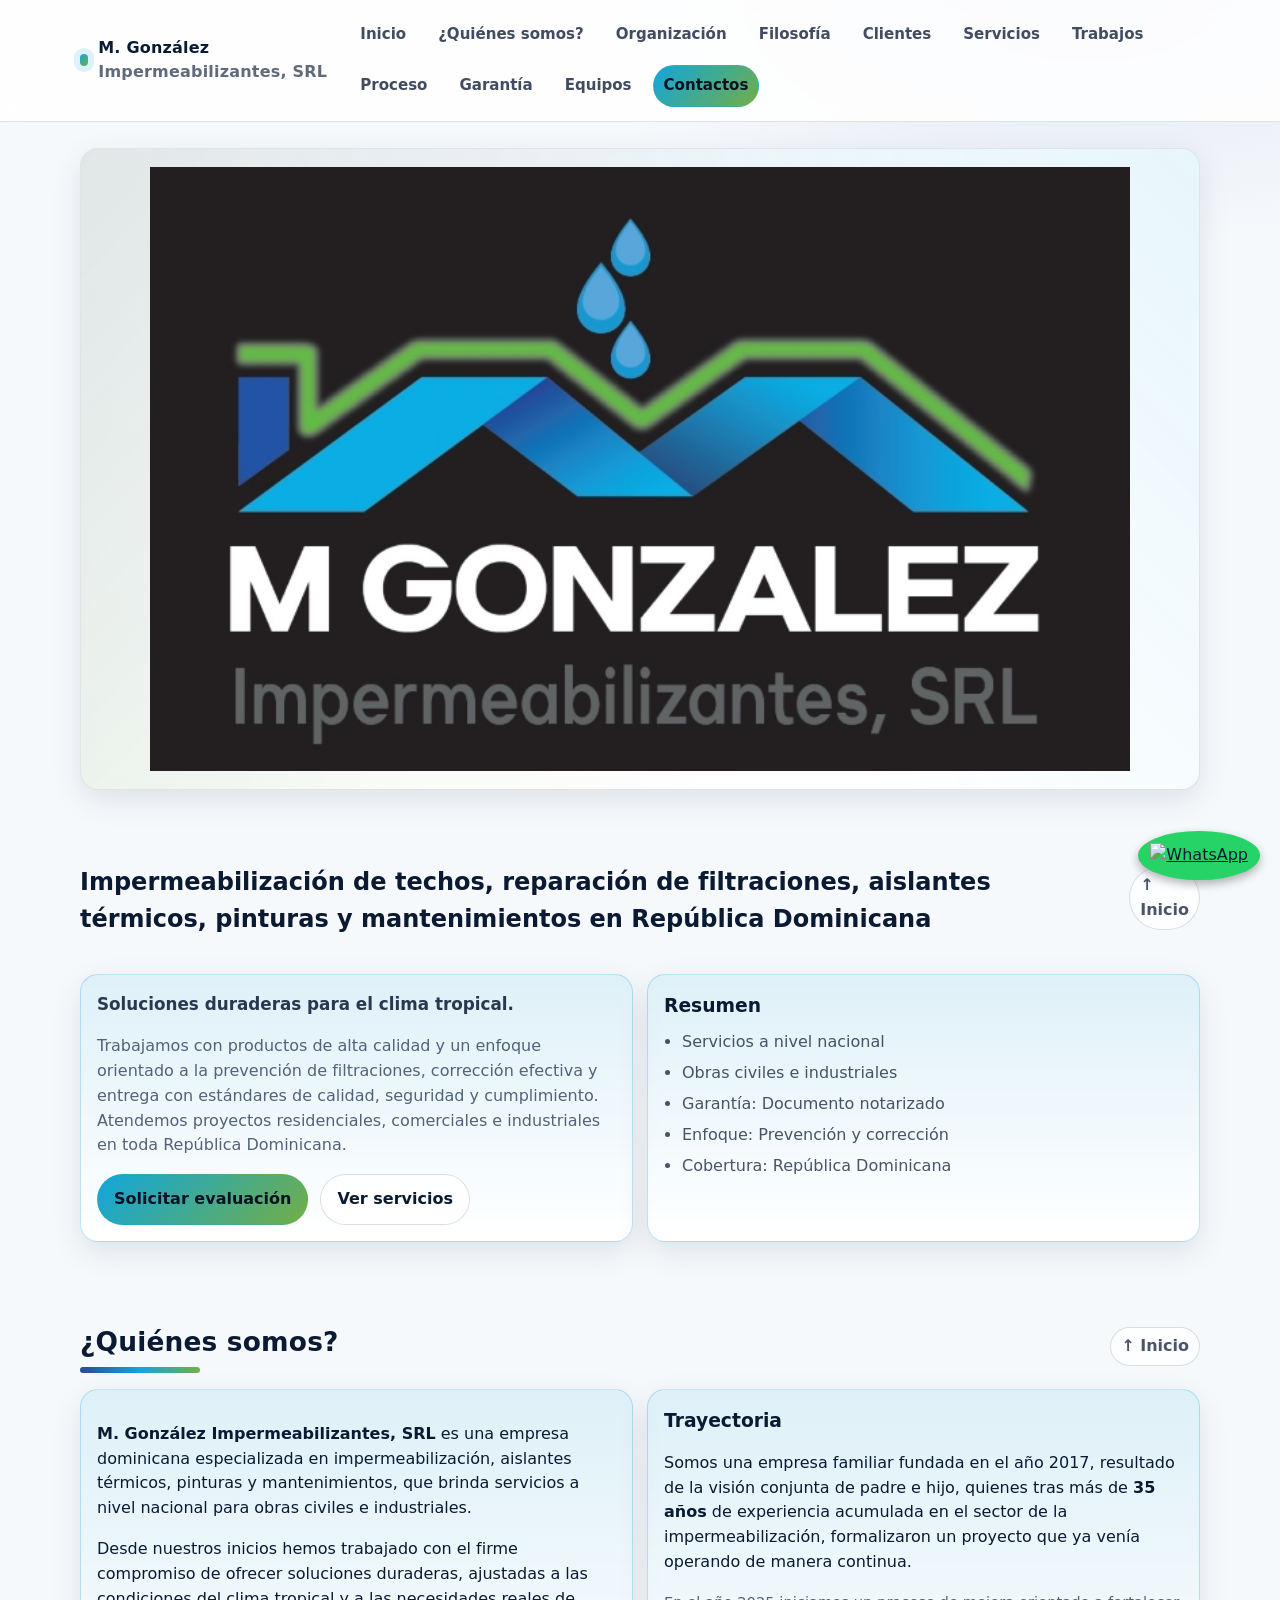
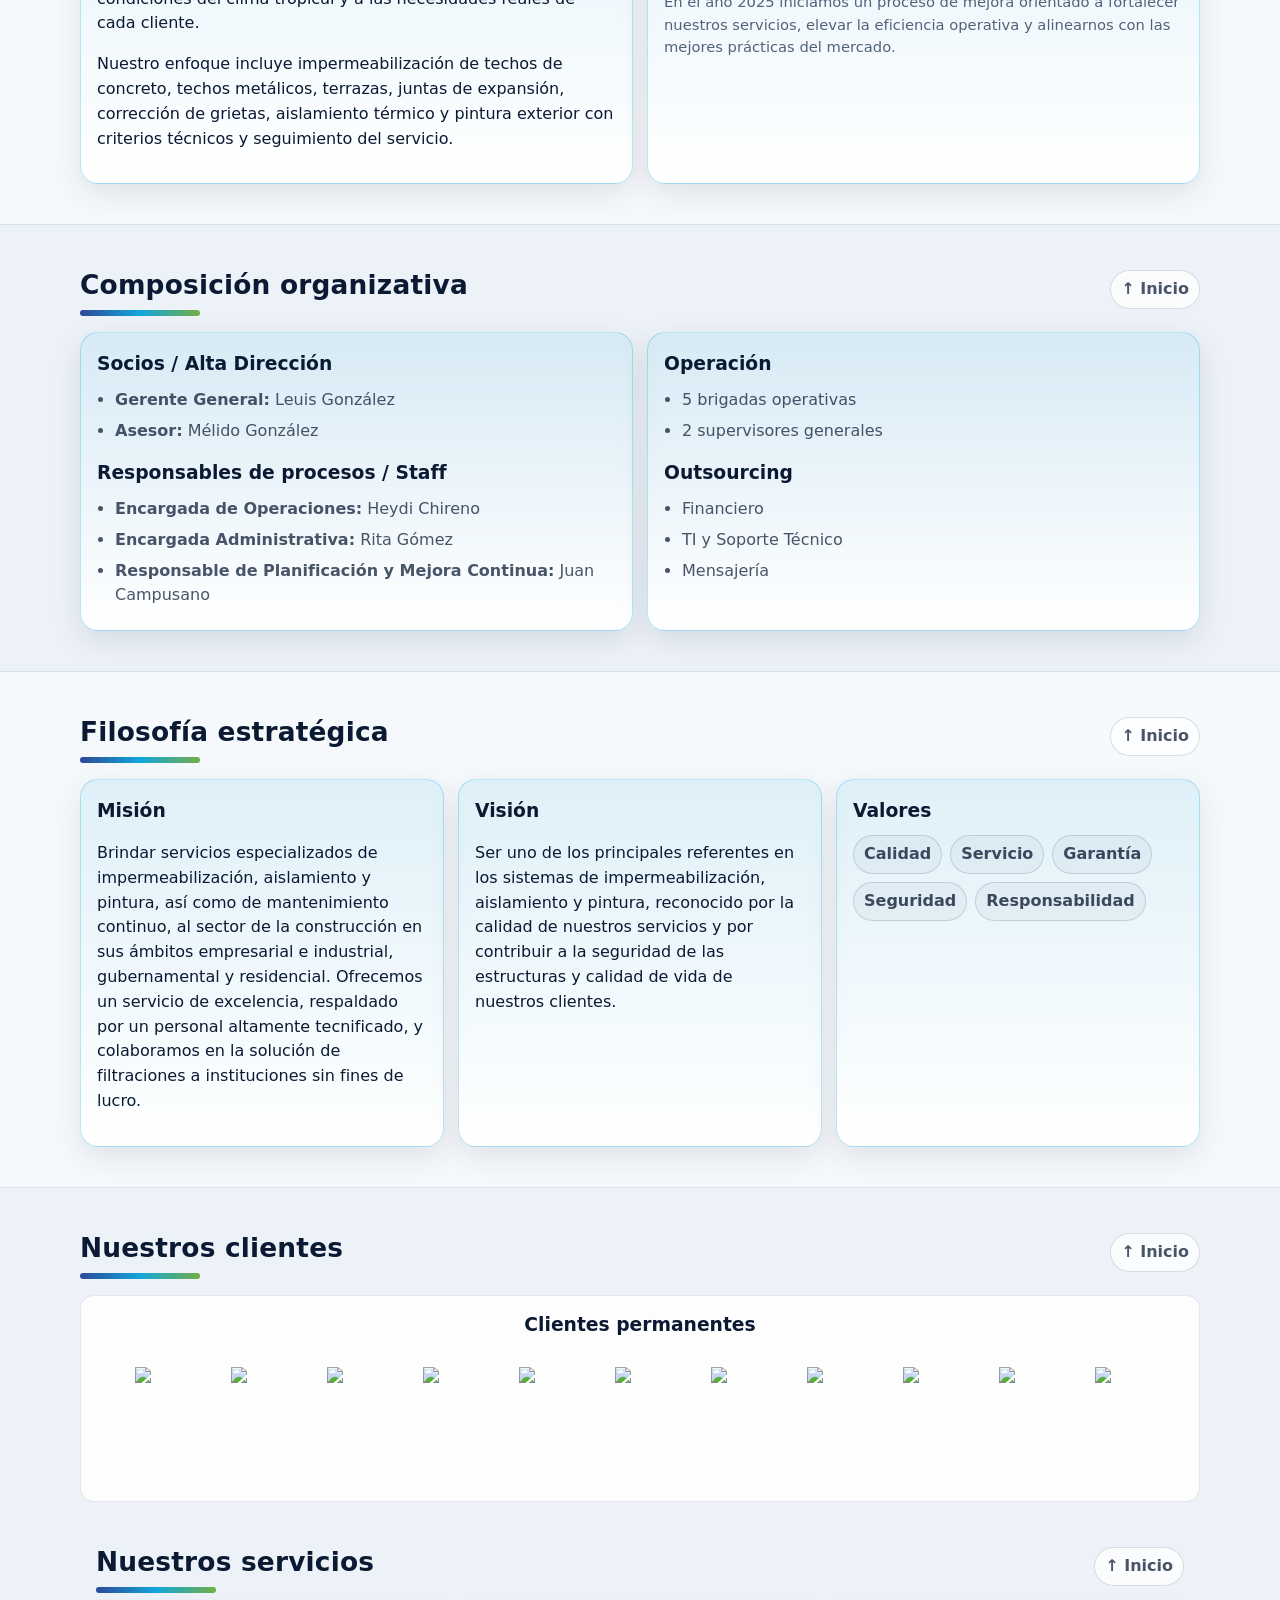
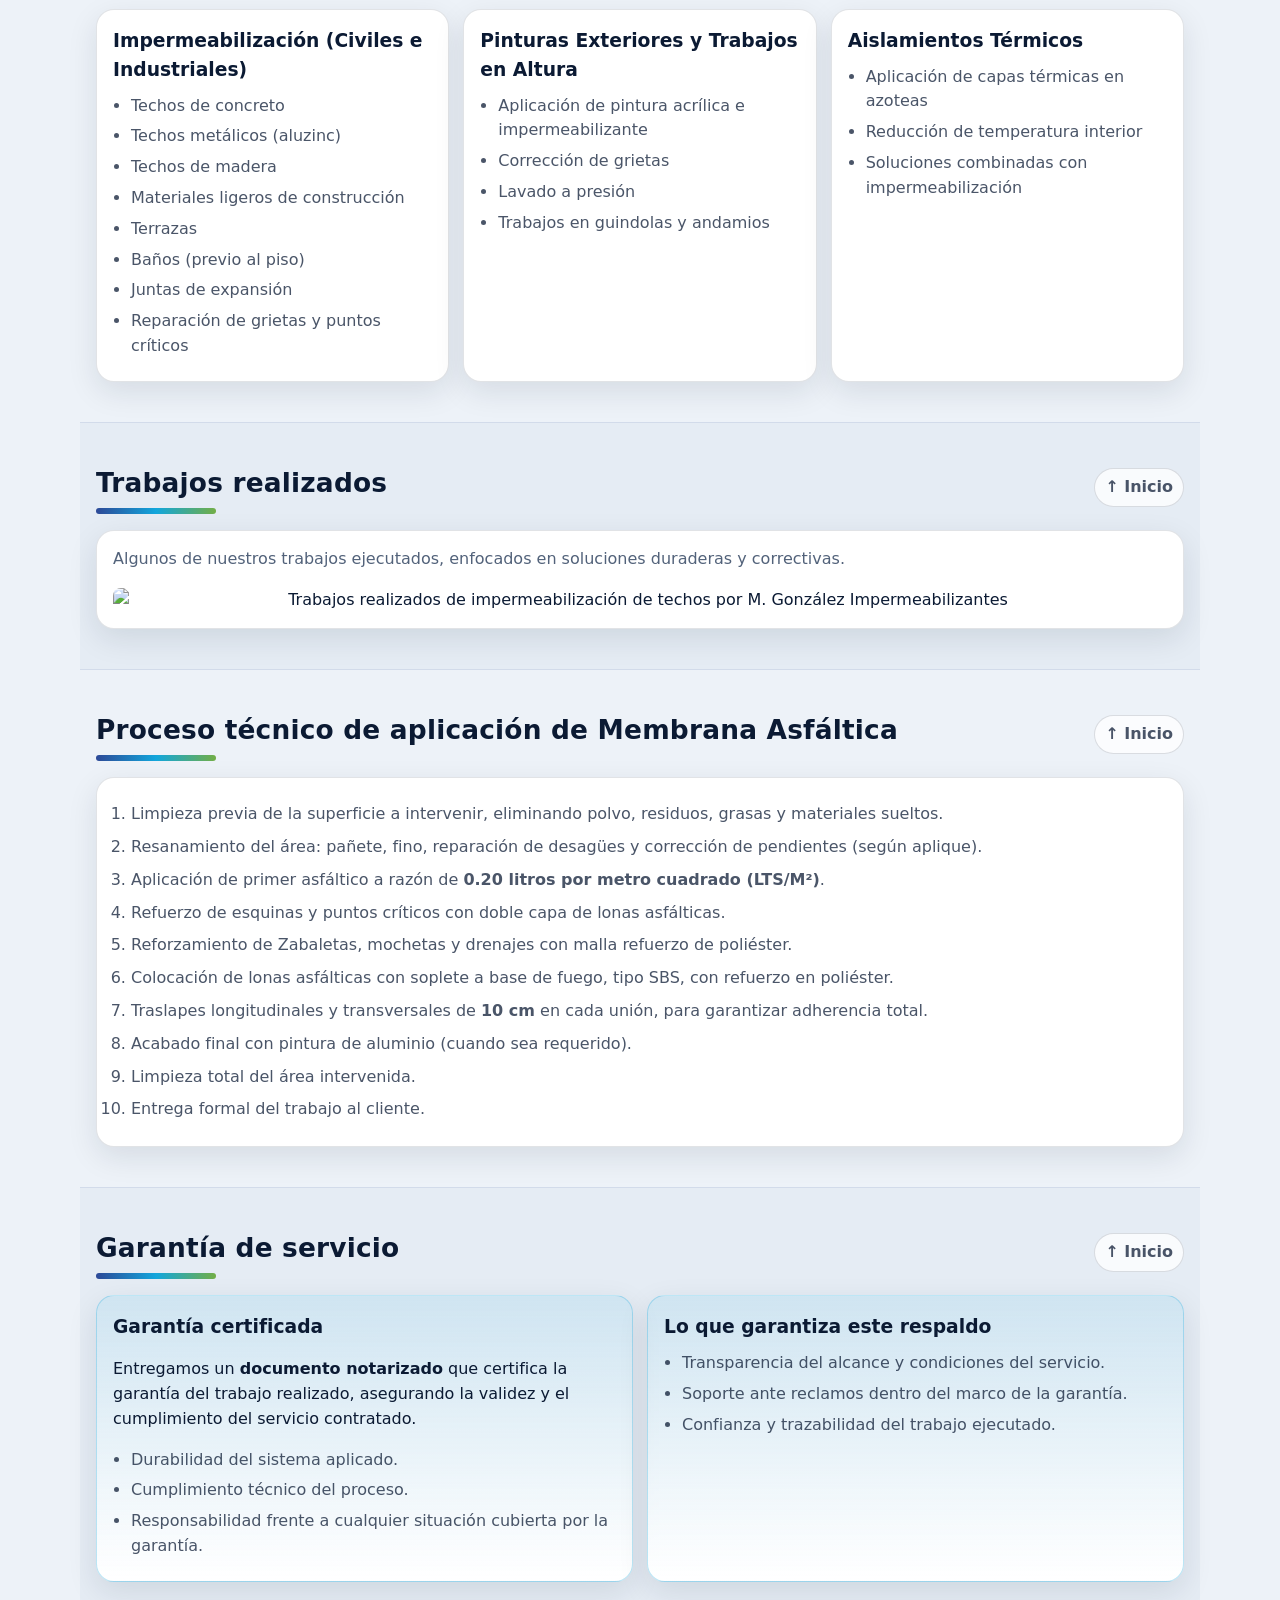
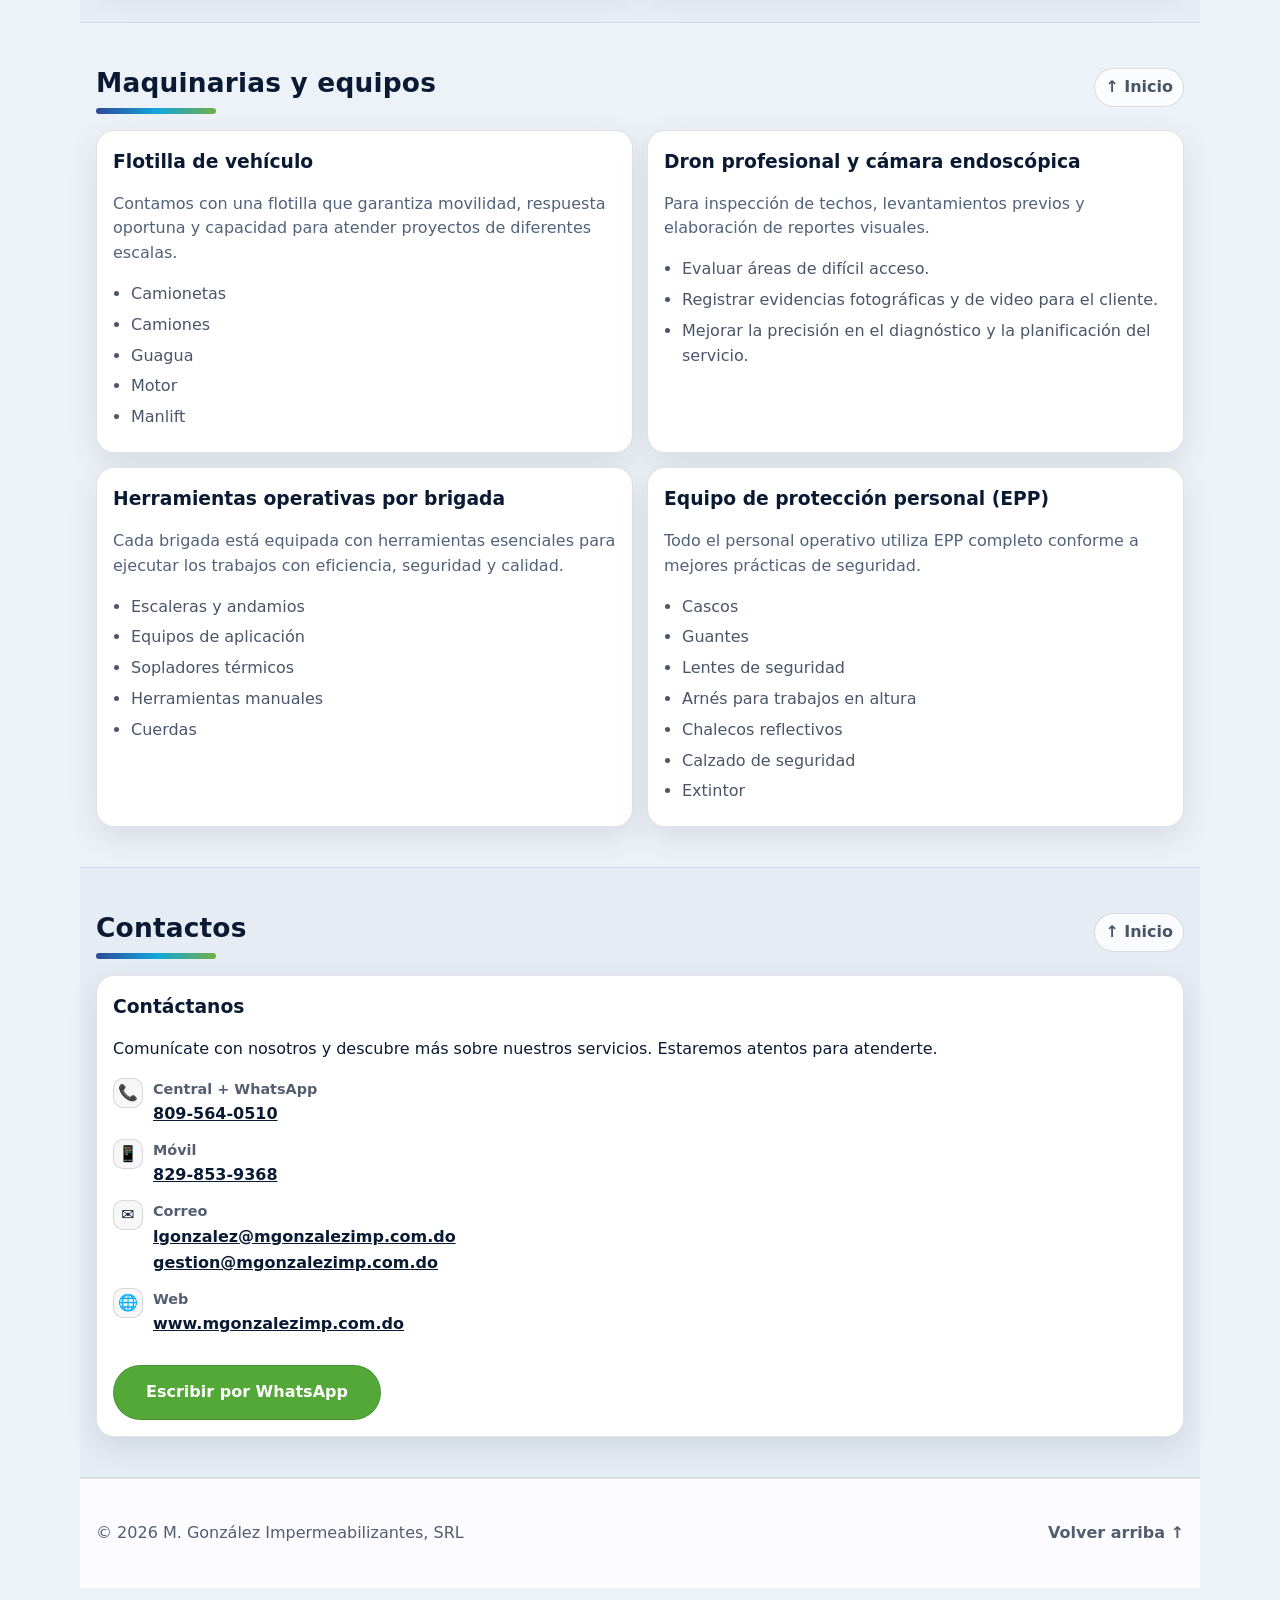
==== index.html @ 03d8b61c "Update index.html" ====
<!doctype html>
<html lang="es">
<head>
  <meta charset="utf-8" />
  <meta name="viewport" content="width=device-width, initial-scale=1" />

  <title>Impermeabilización República Dominicana | M. González Impermeabilizantes</title>
  <meta name="description" content="Servicios de impermeabilización de techos, reparación de filtraciones, aislantes térmicos, pinturas y mantenimiento en República Dominicana para obras civiles, industriales y residenciales." />
  <meta name="keywords" content="impermeabilización en República Dominicana, impermeabilización de techos, reparación de filtraciones, aislantes térmicos, pintura exterior, trabajos en altura, impermeabilización Santo Domingo" />
  <meta name="robots" content="index, follow" />
  <meta name="author" content="M. González Impermeabilizantes, SRL Impermeabilizante Republica Dominicana" />

  <link rel="canonical" href="https://mgonzalezimp.com.do/" />
  <link rel="icon" href="/assets/favicon.png">

  <meta property="og:locale" content="es_DO" />
  <meta property="og:type" content="website" />
  <meta property="og:title" content="Impermeabilización de techos en República Dominicana | M. González Impermeabilizantes" />
  <meta property="og:description" content="Soluciones duraderas para impermeabilización de techos, filtraciones, aislantes térmicos, pinturas y mantenimiento en República Dominicana." />
  <meta property="og:url" content="https://mgonzalezimp.com.do/" />
  <meta property="og:site_name" content="M. González Impermeabilizantes, SRL" />
  <meta property="og:image" content="https://mgonzalezimp.com.do/assets/hero.jpg" />

  <meta name="twitter:card" content="summary_large_image" />
  <meta name="twitter:title" content="Impermeabilización de techos en República Dominicana | M. González Impermeabilizantes" />
  <meta name="twitter:description" content="Servicios de impermeabilización, reparación de filtraciones, aislantes térmicos y pintura en República Dominicana." />
  <meta name="twitter:image" content="https://mgonzalezimp.com.do/assets/hero.jpg" />

  <script type="application/ld+json">
  {
    "@context": "https://schema.org",
    "@type": "LocalBusiness",
    "name": "M. González Impermeabilizantes, SRL",
    "url": "https://mgonzalezimp.com.do/",
    "image": "https://mgonzalezimp.com.do/assets/hero.jpg",
    "telephone": "+1-809-564-0510",
    "email": "lgonzalez@mgonzalezimp.com.do",
    "address": {
      "@type": "PostalAddress",
      "addressCountry": "DO"
    },
    "areaServed": "República Dominicana",
    "description": "Empresa dominicana especializada en impermeabilización de techos, reparación de filtraciones, aislantes térmicos, pinturas y mantenimientos para obras civiles e industriales.",
    "sameAs": [
      "https://www.mgonzalezimp.com.do/"
    ]
  }
  </script>

  <link rel="stylesheet" href="styles.css" />
</head>
<body id="inicio">
  <!-- Barra superior -->
  <header class="topbar">
    <div class="container topbar__content">
      <a class="brand" href="#inicio" aria-label="Ir al inicio">
        <span class="brand__dot"></span>
        <span class="brand__text">M. González <span class="brand__muted">Impermeabilizantes, SRL</span></span>
      </a>

      <button class="navbtn" id="navbtn" aria-label="Abrir menú" aria-expanded="false" aria-controls="nav">
        <span></span><span></span><span></span>
      </button>

      <nav class="nav" id="nav">
                <a href="#mensaje">Inicio</a>
<a href="#quienes">¿Quiénes somos?</a>
        <a href="#organizacion">Organización</a>
        <a href="#filosofia">Filosofía</a>
        <a href="#clientes">Clientes</a>
        <a href="#servicios">Servicios</a>
        <a href="#trabajos">Trabajos</a>
        <a href="#proceso">Proceso</a>
        <a href="#garantia">Garantía</a>
        <a href="#equipos">Equipos</a>
        <a href="#contacto" class="nav__cta">Contactos</a>
      </nav>
    </div>
  </header>

    <!-- Hero / Inicio (Logo completo) -->
  <section class="hero hero--logo" aria-label="Sección de inicio">
    <div class="container hero__logoWrap">
      <img class="hero__logo" src="assets/hero.jpg" alt="Logo M. González Impermeabilizantes, SRL" />
    </div>
  </section>

  <!-- Mensaje principal -->
  <section class="section section--intro" id="mensaje">
    <div class="container">
      <div class="section__head">
        <h1>Impermeabilización de techos, reparación de filtraciones, aislantes térmicos, pinturas y mantenimientos en República Dominicana</h1>
        <a class="toplink" href="#inicio" aria-label="Volver al inicio">↑ Inicio</a>
      </div>

      <div class="grid two">
        <div class="card emphasis">
          <p class="lead" style="margin-top:0;">
            <strong>Soluciones duraderas para el clima tropical.</strong>
          </p>
          <p class="muted" style="margin:0;">
            Trabajamos con productos de alta calidad y un enfoque orientado a la prevención de filtraciones, corrección efectiva y entrega con estándares de calidad, seguridad y cumplimiento. Atendemos proyectos residenciales, comerciales e industriales en toda República Dominicana.
          </p>

         <div class="hero__actions" style="margin-top:16px;">
            <a class="btn primary" href="#contacto">Solicitar evaluación</a>
            <a class="btn" href="#servicios">Ver servicios</a>
          </div>
        </div>


  	<div class="card emphasis">
             <h3>Resumen</h3>
          <ul class="list">
            <li>Servicios a nivel nacional</li>
            <li>Obras civiles e industriales</li>
            <li>Garantía: Documento notarizado</li>
            <li>Enfoque: Prevención y corrección</li>
            <li>Cobertura: República Dominicana</li>
          </ul>
        </div>
      </div>
    </div>

  </section>

  <!-- ¿Quiénes somos? -->
  <section class="section" id="quienes">
    <div class="container">
      <div class="section__head">
        <h2>¿Quiénes somos?</h2>
        <a class="toplink" href="#inicio" aria-label="Volver al inicio">↑ Inicio</a>
      </div>

      <div class="grid two">
	<div class="card emphasis">
          <p>
            <strong>M. González Impermeabilizantes, SRL</strong> es una empresa dominicana especializada en impermeabilización, aislantes térmicos, pinturas y mantenimientos,
            que brinda servicios a nivel nacional para obras civiles e industriales.
          </p>
          <p>
            Desde nuestros inicios hemos trabajado con el firme compromiso de ofrecer soluciones duraderas, ajustadas a las condiciones del clima tropical y a las necesidades reales de cada cliente.
          </p>
          <p>
            Nuestro enfoque incluye impermeabilización de techos de concreto, techos metálicos, terrazas, juntas de expansión, corrección de grietas, aislamiento térmico y pintura exterior con criterios técnicos y seguimiento del servicio.
          </p>
        </div>

	<div class="card emphasis">
          <h3>Trayectoria</h3>
          <p>
            Somos una empresa familiar fundada en el año 2017, resultado de la visión conjunta de padre e hijo, quienes tras más de <strong>35 años</strong> de experiencia acumulada
            en el sector de la impermeabilización, formalizaron un proyecto que ya venía operando de manera continua.
          </p>
          <p class="small muted">
            En el año 2025 iniciamos un proceso de mejora orientado a fortalecer nuestros servicios, elevar la eficiencia operativa y alinearnos con las mejores prácticas del mercado.
          </p>
        </div>
      </div>
    </div>
  </section>

  <!-- Composición Organizativa -->
  <section class="section alt" id="organizacion">
    <div class="container">
      <div class="section__head">
        <h2>Composición organizativa</h2>
        <a class="toplink" href="#inicio" aria-label="Volver al inicio">↑ Inicio</a>
      </div>

      <div class="grid two">
	<div class="card emphasis">
          <h3>Socios / Alta Dirección</h3>
          <ul class="list">
            <li><strong>Gerente General:</strong> Leuis González</li>
            <li><strong>Asesor:</strong> Mélido González</li>
          </ul>

          <h3 style="margin-top:14px;">Responsables de procesos / Staff</h3>
          <ul class="list">
            <li><strong>Encargada de Operaciones:</strong> Heydi Chireno</li>
            <li><strong>Encargada Administrativa:</strong> Rita Gómez</li>
            <li><strong>Responsable de Planificación y Mejora Continua:</strong> Juan Campusano</li>
          </ul>
        </div>

	<div class="card emphasis">
          <h3>Operación</h3>
          <ul class="list">
            <li>5 brigadas operativas</li>
            <li>2 supervisores generales</li>
          </ul>

          <h3 style="margin-top:14px;">Outsourcing</h3>
          <ul class="list">
            <li>Financiero</li>
            <li>TI y Soporte Técnico</li>
            <li>Mensajería</li>
          </ul>
        </div>
      </div>
    </div>
  </section>

  <!-- Filosofía Estratégica -->
  <section class="section" id="filosofia">
    <div class="container">
      <div class="section__head">
        <h2>Filosofía estratégica</h2>
        <a class="toplink" href="#inicio" aria-label="Volver al inicio">↑ Inicio</a>
      </div>

      <div class="grid three">
   	<div class="card emphasis">
          <h3>Misión</h3>
          <p>
            Brindar servicios especializados de impermeabilización, aislamiento y pintura, así como de mantenimiento continuo, al sector de la construcción
            en sus ámbitos empresarial e industrial, gubernamental y residencial. Ofrecemos un servicio de excelencia, respaldado por un personal altamente tecnificado,
            y colaboramos en la solución de filtraciones a instituciones sin fines de lucro.
          </p>
        </div>

	<div class="card emphasis">
          <h3>Visión</h3>
          <p>
            Ser uno de los principales referentes en los sistemas de impermeabilización, aislamiento y pintura, reconocido por la calidad de nuestros servicios
            y por contribuir a la seguridad de las estructuras y calidad de vida de nuestros clientes.
          </p>
        </div>

	<div class="card emphasis">
          <h3>Valores</h3>
          <div class="pillrow">
            <span class="pill">Calidad</span>
            <span class="pill">Servicio</span>
            <span class="pill">Garantía</span>
            <span class="pill">Seguridad</span>
            <span class="pill">Responsabilidad</span>
          </div>
        </div>
      </div>
    </div>
  </section>

  <!-- Clientes -->
  <section class="section alt" id="clientes">
    <div class="container">
      <div class="section__head">
        <h2>Nuestros clientes</h2>
        <a class="toplink" href="#inicio" aria-label="Volver al inicio">↑ Inicio</a>
      </div>

    
<div class="subcard" style="text-align:center;">
  <h3>Clientes permanentes</h3>

  <div class="clientes-slider-wrapper">
    <div class="clientes-slider-track">

      <!-- Primera tanda -->
      <img src="assets/cliente1.png">
      <img src="assets/cliente2.png">
      <img src="assets/cliente3.png">
      <img src="assets/cliente4.png">
      <img src="assets/cliente5.png">
      <img src="assets/cliente6.png">
      <img src="assets/cliente7.png">
      <img src="assets/cliente8.png">
      <img src="assets/cliente9.png">
      <img src="assets/cliente10.png">
      <img src="assets/cliente11.png">
      <img src="assets/cliente12.png">
      <img src="assets/cliente13.png">
      <img src="assets/cliente14.png">
      <img src="assets/cliente15.png">
      <img src="assets/cliente16.png">
      <img src="assets/cliente17.png">
      <img src="assets/cliente1.png">
      <img src="assets/cliente2.png">
      <img src="assets/cliente3.png">
      <img src="assets/cliente4.png">
      <img src="assets/cliente5.png">
      <img src="assets/cliente6.png">
      <img src="assets/cliente7.png">
      <img src="assets/cliente8.png">
      <img src="assets/cliente9.png">
      <img src="assets/cliente10.png">
      <img src="assets/cliente11.png">
      <img src="assets/cliente12.png">
      <img src="assets/cliente13.png">
      <img src="assets/cliente14.png">
      <img src="assets/cliente15.png">
      <img src="assets/cliente16.png">
      <img src="assets/cliente17.png">
		 <img src="assets/cliente1.png">
      <img src="assets/cliente2.png">
      <img src="assets/cliente3.png">
      <img src="assets/cliente4.png">
      <img src="assets/cliente5.png">
      <img src="assets/cliente6.png">
      <img src="assets/cliente7.png">
      <img src="assets/cliente8.png">
      <img src="assets/cliente9.png">
      <img src="assets/cliente10.png">
      <img src="assets/cliente11.png">
      <img src="assets/cliente12.png">
      <img src="assets/cliente13.png">
      <img src="assets/cliente14.png">
      <img src="assets/cliente15.png">
      <img src="assets/cliente16.png">
      <img src="assets/cliente17.png">
      <img src="assets/cliente1.png">
      <img src="assets/cliente2.png">
      <img src="assets/cliente3.png">
      <img src="assets/cliente4.png">
      <img src="assets/cliente5.png">
      <img src="assets/cliente6.png">
      <img src="assets/cliente7.png">
      <img src="assets/cliente8.png">
      <img src="assets/cliente9.png">
      <img src="assets/cliente10.png">
      <img src="assets/cliente11.png">
      <img src="assets/cliente12.png">
      <img src="assets/cliente13.png">
      <img src="assets/cliente14.png">
      <img src="assets/cliente15.png">
      <img src="assets/cliente16.png">
      <img src="assets/cliente17.png">


    </div>
  </div>
</div>


  <!-- Servicios -->
  <section class="section" id="servicios">
    <div class="container">
      <div class="section__head">
        <h2>Nuestros servicios</h2>
        <a class="toplink" href="#inicio" aria-label="Volver al inicio">↑ Inicio</a>
      </div>

      <div class="grid three">
        <article class="card service">
          <h3>Impermeabilización (Civiles e Industriales)</h3>
          <ul class="list">
            <li>Techos de concreto</li>
            <li>Techos metálicos (aluzinc)</li>
            <li>Techos de madera</li>
            <li>Materiales ligeros de construcción</li>
            <li>Terrazas</li>
            <li>Baños (previo al piso)</li>
            <li>Juntas de expansión</li>
            <li>Reparación de grietas y puntos críticos</li>
          </ul>
        </article>

        <article class="card service">
          <h3>Pinturas Exteriores y Trabajos en Altura</h3>
          <ul class="list">
            <li>Aplicación de pintura acrílica e impermeabilizante</li>
            <li>Corrección de grietas</li>
            <li>Lavado a presión</li>
            <li>Trabajos en guindolas y andamios</li>
          </ul>
        </article>

        <article class="card service">
          <h3>Aislamientos Térmicos</h3>
          <ul class="list">
            <li>Aplicación de capas térmicas en azoteas</li>
            <li>Reducción de temperatura interior</li>
            <li>Soluciones combinadas con impermeabilización</li>
          </ul>
        </article>
      </div>
    </div>
  </section>

<!-- Trabajos realizados -->
<section class="section alt" id="trabajos">
  <div class="container">
    <div class="section__head">
      <h2>Trabajos realizados</h2>
      <a class="toplink" href="#inicio" aria-label="Volver al inicio">↑ Inicio</a>
    </div>

    <div class="card">
      <p class="muted" style="margin-top:0;">
        Algunos de nuestros trabajos ejecutados, enfocados en soluciones duraderas y correctivas.
      </p>

      <div class="trabajos-single">
        <img 
          src="assets/trabajos.png" 
          alt="Trabajos realizados de impermeabilización de techos por M. González Impermeabilizantes">
      </div>
    </div>
  </div>
</section>



  <!-- Proceso técnico -->
  <section class="section" id="proceso">
    <div class="container">
      <div class="section__head">
        <h2>Proceso técnico de aplicación de Membrana Asfáltica</h2>
        <a class="toplink" href="#inicio" aria-label="Volver al inicio">↑ Inicio</a>
      </div>

      <div class="card">
        <ol class="steps">
          <li>Limpieza previa de la superficie a intervenir, eliminando polvo, residuos, grasas y materiales sueltos.</li>
          <li>Resanamiento del área: pañete, fino, reparación de desagües y corrección de pendientes (según aplique).</li>
          <li>Aplicación de primer asfáltico a razón de <strong>0.20 litros por metro cuadrado (LTS/M²)</strong>.</li>
          <li>Refuerzo de esquinas y puntos críticos con doble capa de lonas asfálticas.</li>
          <li>Reforzamiento de Zabaletas, mochetas y drenajes con malla refuerzo de poliéster.</li>
	  <li>Colocación de lonas asfálticas con soplete a base de fuego, tipo SBS, con refuerzo en poliéster.</li>
          <li>Traslapes longitudinales y transversales de <strong>10 cm</strong> en cada unión, para garantizar adherencia total.</li>
          <li>Acabado final con pintura de aluminio (cuando sea requerido).</li>
          <li>Limpieza total del área intervenida.</li>
          <li>Entrega formal del trabajo al cliente.</li>
        </ol>
      </div>
    </div>
  </section>

  <!-- Garantía -->
  <section class="section alt" id="garantia">
    <div class="container">
      <div class="section__head">
        <h2>Garantía de servicio</h2>
        <a class="toplink" href="#inicio" aria-label="Volver al inicio">↑ Inicio</a>
      </div>

      <div class="grid two">
	<div class="card emphasis">
          <h3>Garantía certificada</h3>
          <p>
            Entregamos un <strong>documento notarizado</strong> que certifica la garantía del trabajo realizado, asegurando la validez y el cumplimiento del servicio contratado.
          </p>
          <ul class="list">
            <li>Durabilidad del sistema aplicado.</li>
            <li>Cumplimiento técnico del proceso.</li>
            <li>Responsabilidad frente a cualquier situación cubierta por la garantía.</li>
          </ul>
        </div>

        <div class="card emphasis">
          <h3>Lo que garantiza este respaldo</h3>
          <ul class="list">
            <li>Transparencia del alcance y condiciones del servicio.</li>
            <li>Soporte ante reclamos dentro del marco de la garantía.</li>
            <li>Confianza y trazabilidad del trabajo ejecutado.</li>
          </ul>
        </div>
      </div>
    </div>
  </section>

  <!-- Maquinarias y Equipos -->
  <section class="section" id="equipos">
    <div class="container">
      <div class="section__head">
        <h2>Maquinarias y equipos</h2>
        <a class="toplink" href="#inicio" aria-label="Volver al inicio">↑ Inicio</a>
      </div>

      <div class="grid two">
        <div class="card">
          <h3>Flotilla de vehículo</h3>
          <p class="muted">Contamos con una flotilla que garantiza movilidad, respuesta oportuna y capacidad para atender proyectos de diferentes escalas.</p>
          <ul class="list">
            <li>Camionetas</li>
            <li>Camiones</li>
            <li>Guagua</li>
            <li>Motor</li>
            <li>Manlift</li>
          </ul>
        </div>

        <div class="card">
          <h3>Dron profesional y cámara endoscópica</h3>
          <p class="muted">Para inspección de techos, levantamientos previos y elaboración de reportes visuales.</p>
          <ul class="list">
            <li>Evaluar áreas de difícil acceso.</li>
            <li>Registrar evidencias fotográficas y de video para el cliente.</li>
            <li>Mejorar la precisión en el diagnóstico y la planificación del servicio.</li>
          </ul>
        </div>
      </div>

      <div class="grid two" style="margin-top:14px;">
        <div class="card">
          <h3>Herramientas operativas por brigada</h3>
          <p class="muted">Cada brigada está equipada con herramientas esenciales para ejecutar los trabajos con eficiencia, seguridad y calidad.</p>
          <ul class="list">
            <li>Escaleras y andamios</li>
            <li>Equipos de aplicación</li>
            <li>Sopladores térmicos</li>
            <li>Herramientas manuales</li>
            <li>Cuerdas</li>
          </ul>
        </div>

        <div class="card">
          <h3>Equipo de protección personal (EPP)</h3>
          <p class="muted">Todo el personal operativo utiliza EPP completo conforme a mejores prácticas de seguridad.</p>
          <ul class="list">
            <li>Cascos</li>
            <li>Guantes</li>
            <li>Lentes de seguridad</li>
            <li>Arnés para trabajos en altura</li>
            <li>Chalecos reflectivos</li>
            <li>Calzado de seguridad</li>
            <li>Extintor</li>
          </ul>
        </div>
      </div>
    </div>
  </section>

  <!-- Contacto -->
  <section class="section alt" id="contacto">
    <div class="container">
      <div class="section__head">
        <h2>Contactos</h2>
        <a class="toplink" href="#inicio" aria-label="Volver al inicio">↑ Inicio</a>
      </div>

      <div class="grid one">
        <div class="card">
          <h3>Contáctanos</h3>
          <p>Comunícate con nosotros y descubre más sobre nuestros servicios. Estaremos atentos para atenderte.</p>

          <div class="contact">
            <div class="contact__item">
              <span class="contact__icon">📞</span>
              <div>
                <p class="contact__label">Central + WhatsApp</p>
                <p class="contact__value"><a href="tel:+18095640510">809-564-0510</a></p>
              </div>
            </div>

            <div class="contact__item">
              <span class="contact__icon">📱</span>
              <div>
                <p class="contact__label">Móvil</p>
                <p class="contact__value"><a href="tel:+18298539368">829-853-9368</a></p>
              </div>
            </div>

            <div class="contact__item">
              <span class="contact__icon">✉️</span>
              <div>
                <p class="contact__label">Correo</p>
                <p class="contact__value"><a href="mailto:lgonzalez@mgonzalezimp.com.do">lgonzalez@mgonzalezimp.com.do</a></p>
                <p class="contact__value"><a href="mailto:gestion@mgonzalezimp.com.do">gestion@mgonzalezimp.com.do</a></p>
              </div>
            </div>

            <div class="contact__item">
              <span class="contact__icon">🌐</span>
              <div>
                <p class="contact__label">Web</p>
                <p class="contact__value"><a href="https://www.mgonzalezimp.com.do" target="_blank" rel="noreferrer">www.mgonzalezimp.com.do</a></p>
              </div>
            </div>

<div class="contact__cta">
  <a class="btn whatsapp" 
     href="https://wa.me/18298539368?text=Hola,%20deseo%20una%20evaluación%20de%20servicio"
     target="_blank" 
     rel="noreferrer">
    Escribir por WhatsApp
  </a>

<style>
  .contact__cta{
    margin-top: 16px;
  }

.btn.whatsapp{
  display: inline-block;
  padding: 14px 32px;
  border-radius: 999px;
  font-weight: 600;
  text-decoration: none;
  color: #fff;
  background: #53a837;
}

  .btn.whatsapp:hover{
    filter: brightness(0.95);
  }
</style>
</div>
          </div>
        </div>


      



      </div>
    </div>
  </section>

  <footer class="footer">
    <div class="container footer__content">
      <p>© <span id="year"></span> M. González Impermeabilizantes, SRL</p>
      <a href="#inicio" class="footer__top">Volver arriba ↑</a>
    </div>
  </footer>

  <button class="fab" id="fabTop" aria-label="Subir al inicio" title="Subir al inicio">↑</button>

  <script src="script.js"></script>

<!-- BOTÓN WHATSAPP -->
<a href="https://wa.me/18298539368?text=Hola%20deseo%20una%20evaluaci%C3%B3n%20de%20servicio"
   class="whatsapp-float"
   target="_blank">
   
   <img src="https://cdn-icons-png.flaticon.com/512/733/733585.png" alt="WhatsApp">
</a>

</body>
</html>

<style>
/* Trabajos realizados - imagen única */
#trabajos .trabajos-single{
  width: 100%;
  overflow: hidden;
  margin-top: 12px;
  text-align: center;
}

#trabajos .trabajos-single img{
  width: 100%;
  max-width: 100%;
  height: auto;
  display: block;
  margin: 0 auto;
  object-fit: contain;
  border-radius: 8px;
}
</style>
---- styles.css ----
/* =========================
   M. González Impermeabilizantes - One page (Netlify)
   Estilo basado en el portafolio: fondos claros + barras azules + acento verde
   Archivo: styles.css
   ========================= */

/* Paleta (extraída del logo / portafolio) */
:root{
  --navy: #0B1A33;      /* azul oscuro corporativo */
  --blue: #2D4997;      /* azul principal */
  --cyan: #12A6DC;      /* azul claro */
  --green: #72AE46;     /* verde acento */
  --ink: #0B1A33;       /* texto principal */
  --muted: #52627A;     /* texto secundario */
  --bg: #F6F9FC;        /* fondo */
  --card: #FFFFFF;      /* tarjetas */
  --line: rgba(11, 26, 51, .12);
  --shadow: 0 10px 30px rgba(11,26,51,.10);
  --radius: 18px;
  --max: 1120px;
}

*{ box-sizing: border-box; }
html{ scroll-behavior: smooth; }
body{
  margin: 0;
  font-family: system-ui, -apple-system, Segoe UI, Roboto, Arial, sans-serif;
  background:
    radial-gradient(900px 420px at 20% -10%, rgba(18,166,220,.14), transparent 65%),
    radial-gradient(900px 420px at 85% 0%, rgba(45,73,151,.10), transparent 60%),
    radial-gradient(900px 420px at 85% 120%, rgba(114,174,70,.10), transparent 55%),
    var(--bg);
  color: var(--ink);
  line-height: 1.55;
}

a{ color: inherit; }
code{ color: var(--blue); }

.container{
  width: min(var(--max), calc(100% - 32px));
  margin: 0 auto;
}

.muted{ color: var(--muted); }
.small{ font-size: .92rem; }

/* =========================
   Topbar (claro)
   ========================= */
.topbar{
  position: sticky;
  top: 0;
  z-index: 50;
  background: rgba(255,255,255,.86);
  backdrop-filter: blur(10px);
  border-bottom: 1px solid var(--line);
}
.topbar__content{
  display: flex;
  align-items: center;
  justify-content: space-between;
  padding: 14px 0;
  gap: 14px;
}

.brand{
  display: flex;
  align-items: center;
  gap: 10px;
  text-decoration: none;
  font-weight: 900;
  letter-spacing: .2px;
}
.brand__dot{
  width: 12px;
  height: 12px;
  border-radius: 999px;
  background: linear-gradient(135deg, var(--cyan), var(--green));
  box-shadow: 0 0 0 6px rgba(18,166,220,.14);
}
.brand__muted{ color: rgba(11,26,51,.65); font-weight: 700; }

.nav{
  display: flex;
  gap: 10px;
  align-items: center;
  flex-wrap: wrap;
}
.nav a{
  text-decoration: none;
  color: rgba(11,26,51,.78);
  font-weight: 800;
  font-size: .94rem;
  padding: 8px 10px;
  border-radius: 999px;
  border: 1px solid transparent;
}
.nav a:hover{
  border-color: rgba(11,26,51,.16);
  background: rgba(11,26,51,.04);
}
.nav__cta{
  color: #061224 !important;
  background: linear-gradient(135deg, var(--cyan), var(--green));
  border-color: transparent !important;
}

/* Mobile menu button */
.navbtn{
  display: none;
  width: 44px;
  height: 40px;
  border-radius: 12px;
  border: 1px solid var(--line);
  background: rgba(255,255,255,.75);
  cursor: pointer;
  padding: 10px;
}
.navbtn span{
  display: block;
  height: 2px;
  background: rgba(11,26,51,.78);
  margin: 5px 0;
  border-radius: 2px;
}

/* =========================
   Hero logo (logo completo al abrir)
   ========================= */
.hero{ padding: 26px 0 14px; }

.hero__logoWrap{
  display: grid;
  place-items: center;
  border-radius: var(--radius);
  border: 1px solid var(--line);
  background: var(--card);
  box-shadow: var(--shadow);
  overflow: hidden;
  position: relative;
}

/* toque visual tipo portafolio: franja superior en diagonal */
.hero__logoWrap::before{
  content:"";
  position: absolute;
  inset: 0;
  background:
    linear-gradient(135deg, rgba(45,73,151,.10), transparent 55%),
    linear-gradient(225deg, rgba(18,166,220,.10), transparent 55%),
    linear-gradient(90deg, rgba(114,174,70,.08), transparent 60%);
  pointer-events: none;
}

.hero__logo{
  width: min(980px, 92%);
  height: auto;
  display: block;
  padding: 18px 0;
  position: relative;
  z-index: 1;
}

/* =========================
   Secciones
   ========================= */
.section{ padding: 40px 0; }
.section.alt{
  background: rgba(45,73,151,.04);
  border-top: 1px solid rgba(45,73,151,.10);
  border-bottom: 1px solid rgba(45,73,151,.10);
}

/* Encabezado de sección tipo “barra” del portafolio */
.section__head{
  display: flex;
  align-items: baseline;
  justify-content: space-between;
  gap: 14px;
  margin-bottom: 16px;
  position: relative;
}

/* Barra debajo del título */
.section__head h2{
  margin: 0;
  font-size: 1.65rem;
  letter-spacing: .2px;
  position: relative;
  padding-bottom: 10px;
}
.section__head h2::after{
  content:"";
  position: absolute;
  left: 0;
  bottom: 0;
  width: 120px;
  height: 6px;
  border-radius: 99px;
  background: linear-gradient(90deg, var(--blue), var(--cyan), var(--green));
}

.toplink{
  text-decoration: none;
  color: rgba(11,26,51,.74);
  font-weight: 900;
  border: 1px solid rgba(11,26,51,.14);
  padding: 6px 10px;
  border-radius: 999px;
  background: rgba(255,255,255,.78);
}
.toplink:hover{
  border-color: rgba(11,26,51,.22);
  background: rgba(255,255,255,.95);
}

.grid{ display: grid; gap: 14px; }
.grid.two{ grid-template-columns: repeat(2, 1fr); }
.grid.three{ grid-template-columns: repeat(3, 1fr); }

.card{
  border: 1px solid var(--line);
  background: var(--card);
  border-radius: var(--radius);
  padding: 16px;
  box-shadow: var(--shadow);
}
.card.emphasis{
  background:
    linear-gradient(180deg, rgba(18,166,220,.10), rgba(255,255,255,1));
  border-color: rgba(18,166,220,.28);
}

h3{ margin: 0 0 8px; color: var(--navy); }

.lead{
  font-size: 1.05rem;
  color: rgba(11,26,51,.86);
}

.list{
  margin: 10px 0 0;
  padding-left: 18px;
  color: rgba(11,26,51,.74);
}
.list li{ margin: 6px 0; }
.list.compact li{ margin: 4px 0; }

.pillrow{ display: flex; flex-wrap: wrap; gap: 8px; margin-top: 10px; }
.pill{
  border: 1px solid rgba(11,26,51,.14);
  background: rgba(11,26,51,.03);
  padding: 6px 10px;
  border-radius: 999px;
  color: rgba(11,26,51,.78);
  font-weight: 900;
}

/* Steps */
.steps{
  margin: 0;
  padding-left: 18px;
  color: rgba(11,26,51,.74);
}
.steps li{ margin: 8px 0; }

/* Subcards */
.subcard{
  border: 1px solid rgba(11,26,51,.10);
  background: rgba(255,255,255,.85);
  border-radius: 14px;
  padding: 14px;
}

/* =========================
   Botones (claros, con acento verde/azul)
   ========================= */
.hero__actions{
  display: flex;
  gap: 12px;
  margin: 18px 0 0;
  flex-wrap: wrap;
}
.btn{
  display: inline-flex;
  align-items: center;
  justify-content: center;
  padding: 12px 16px;
  border-radius: 999px;
  text-decoration: none;
  border: 1px solid rgba(11,26,51,.14);
  background: rgba(255,255,255,.85);
  color: var(--navy);
  font-weight: 900;
}
.btn:hover{
  border-color: rgba(11,26,51,.22);
  background: rgba(255,255,255,1);
}
.btn.primary{
  border-color: transparent;
  background: linear-gradient(135deg, var(--cyan), var(--green));
  color: #061224;
}

/* =========================
   Contacto
   ========================= */
.contact{ display: grid; gap: 12px; margin-top: 14px; }
.contact__item{ display: flex; gap: 10px; align-items: flex-start; }
.contact__icon{
  width: 30px;
  height: 30px;
  display: grid;
  place-items: center;
  border: 1px solid rgba(11,26,51,.14);
  border-radius: 10px;
  background: rgba(11,26,51,.03);
}
.contact__label{ margin: 0; color: rgba(11,26,51,.70); font-weight: 900; font-size: .9rem; }
.contact__value{ margin: 2px 0 0; font-weight: 900; }

.form label{
  display: grid;
  gap: 6px;
  font-weight: 900;
  margin-top: 10px;
}
.form input, .form textarea{
  width: 100%;
  padding: 12px 12px;
  border-radius: 14px;
  border: 1px solid rgba(11,26,51,.16);
  background: rgba(11,26,51,.03);
  color: var(--navy);
  outline: none;
}
.form input:focus, .form textarea:focus{
  border-color: rgba(18,166,220,.70);
  box-shadow: 0 0 0 4px rgba(18,166,220,.14);
}

/* =========================
   Footer
   ========================= */
.footer{
  padding: 26px 0;
  border-top: 1px solid var(--line);
  background: rgba(255,255,255,.82);
}
.footer__content{
  display: flex;
  align-items: center;
  justify-content: space-between;
  gap: 14px;
  color: rgba(11,26,51,.70);
  flex-wrap: wrap;
}
.footer__top{ text-decoration: none; font-weight: 900; }

/* Floating button */
.fab{
  position: fixed;
  right: 18px;
  bottom: 18px;
  width: 44px;
  height: 44px;
  border-radius: 999px;
  border: 1px solid rgba(11,26,51,.16);
  background: rgba(255,255,255,.92);
  color: var(--navy);
  font-weight: 900;
  cursor: pointer;
  display: none;
  backdrop-filter: blur(10px);
  box-shadow: var(--shadow);
}
.fab.show{ display: inline-grid; place-items: center; }

/* =========================
   Responsive
   ========================= */
@media (max-width: 860px){
  .grid.two{ grid-template-columns: 1fr; }
  .grid.three{ grid-template-columns: 1fr; }
}
@media (max-width: 860px){
  .navbtn{ display: inline-block; }
  .nav{
    position: absolute;
    top: 64px;
    right: 16px;
    left: 16px;
    background: rgba(255,255,255,.96);
    border: 1px solid rgba(11,26,51,.12);
    border-radius: 16px;
    padding: 12px;
    display: none;
    box-shadow: var(--shadow);
  }
  .nav.open{ display: grid; gap: 6px; }
  .nav a{ justify-content: center; }
}





.clientes-slider-wrapper {
  overflow: hidden;
  width: 100%;
  padding: 20px 0;
}

.clientes-slider-track {
  display: flex;
  width: max-content;
  animation: scrollClientes 40s linear infinite;
}

.clientes-slider-track img {
  height: 100px;
  margin: 0 40px;
  object-fit: contain;
}

@keyframes scrollClientes {
  0% {
    transform: translateX(0);
  }
  100% {
    transform: translateX(-50%);
  }
}




.whatsapp-float {
  position: fixed;
  bottom: 20px;
  right: 20px;
  z-index: 9999;
  background: #25D366;
  border-radius: 50%;
  padding: 12px;
  box-shadow: 0 4px 10px rgba(0,0,0,0.3);
}

.whatsapp-float img {
  width: 32px;
  height: 32px;
}
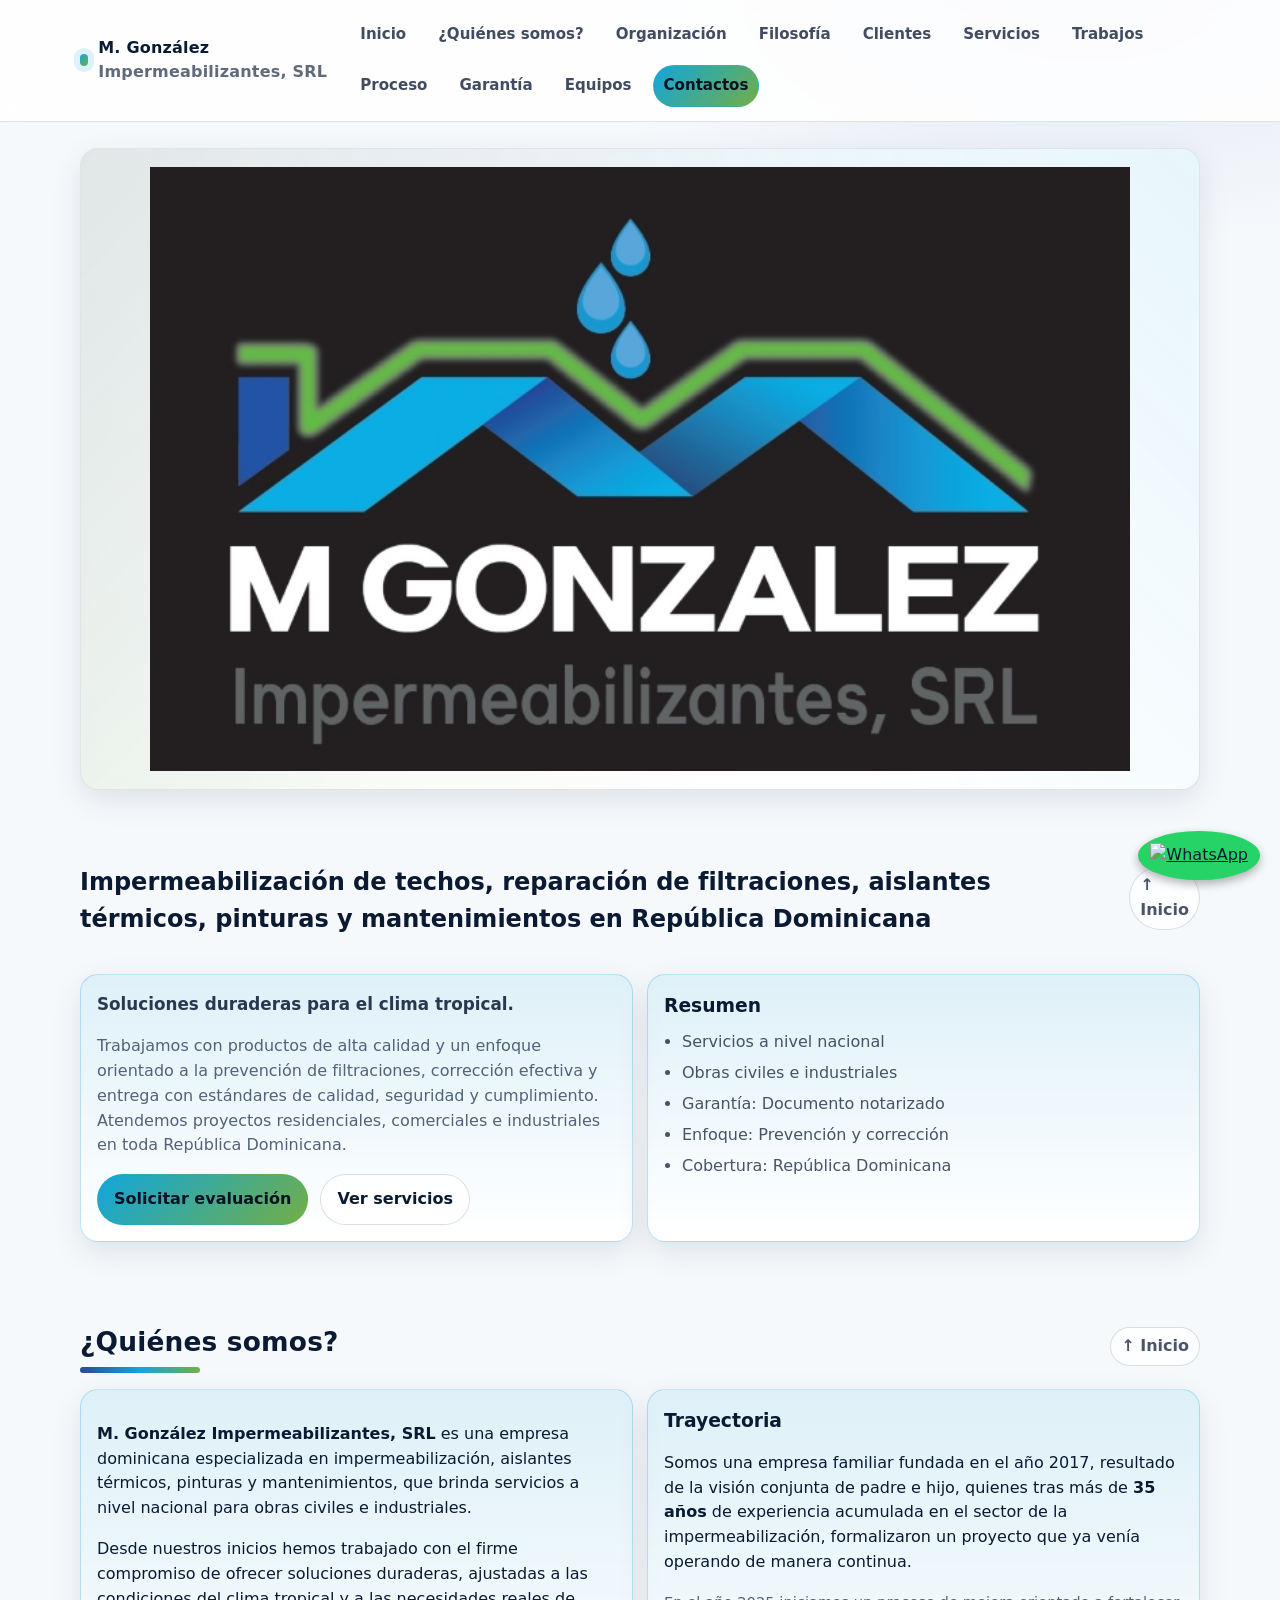
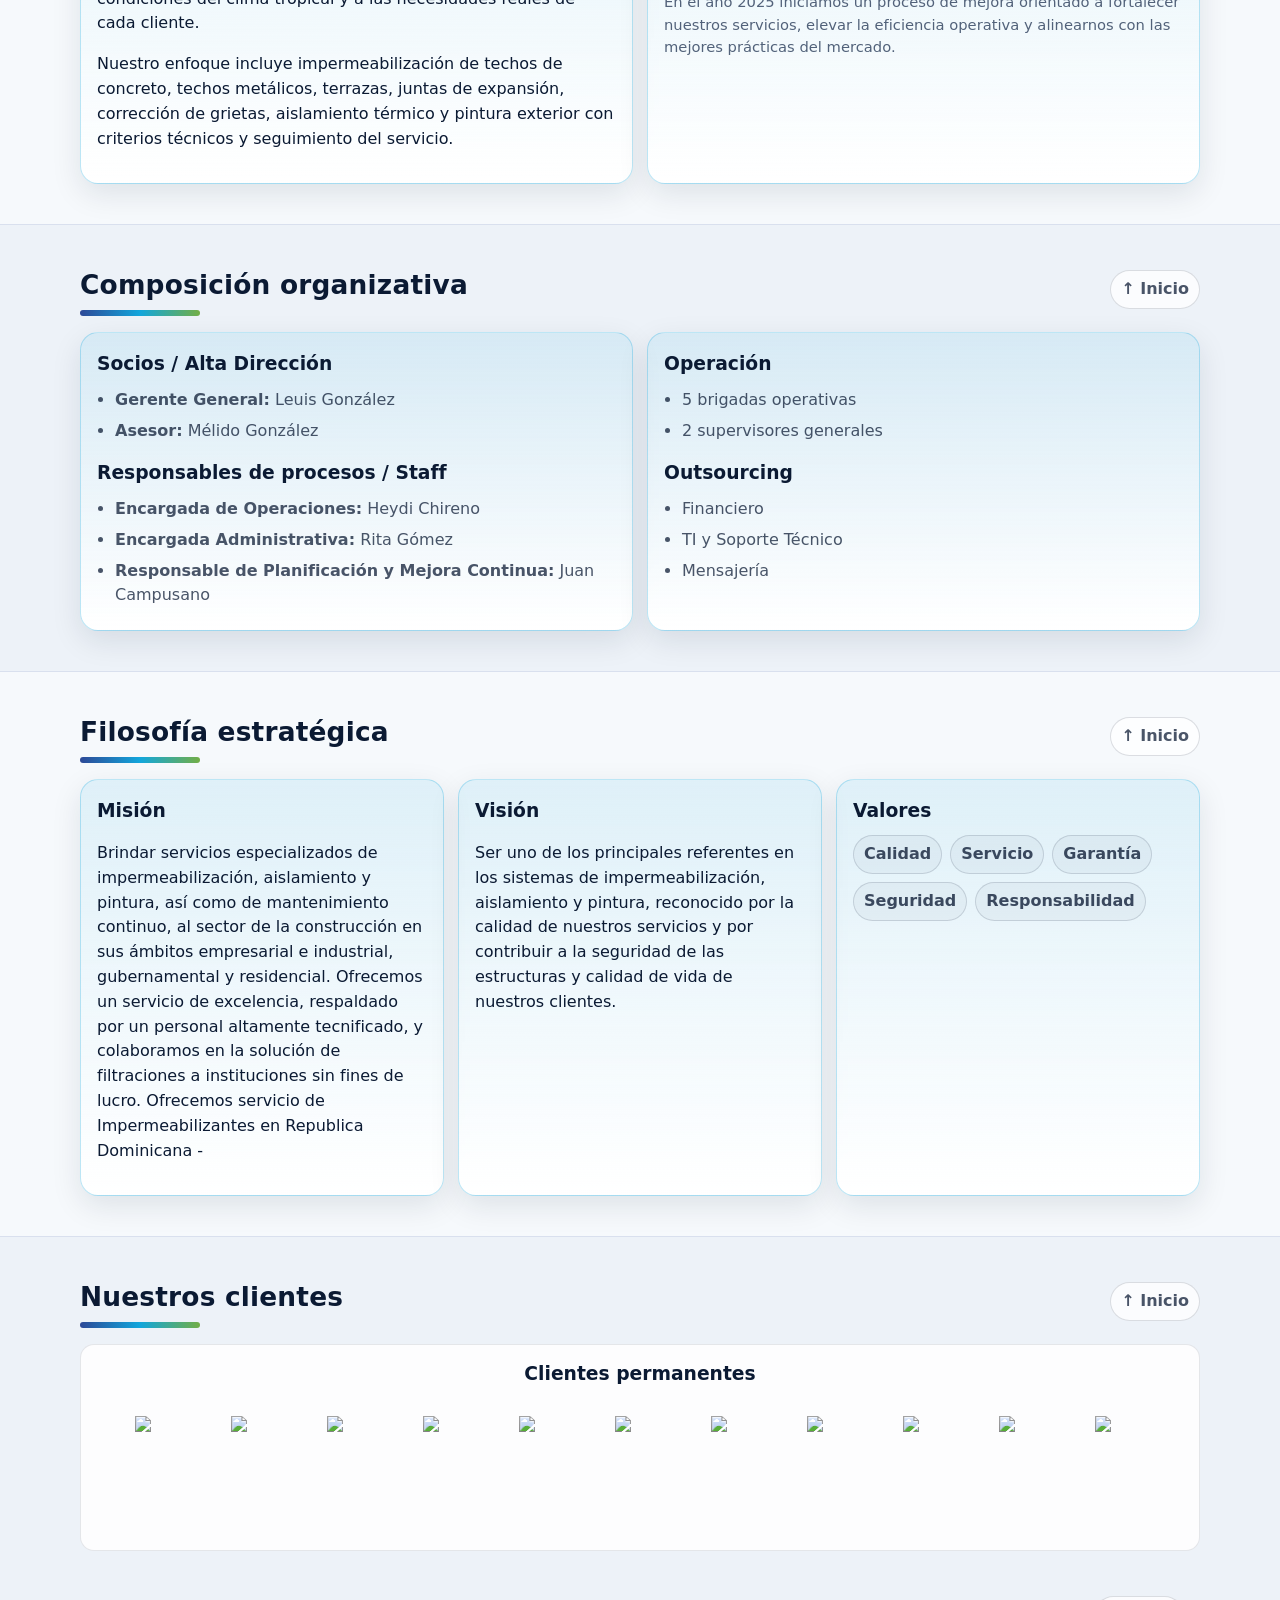
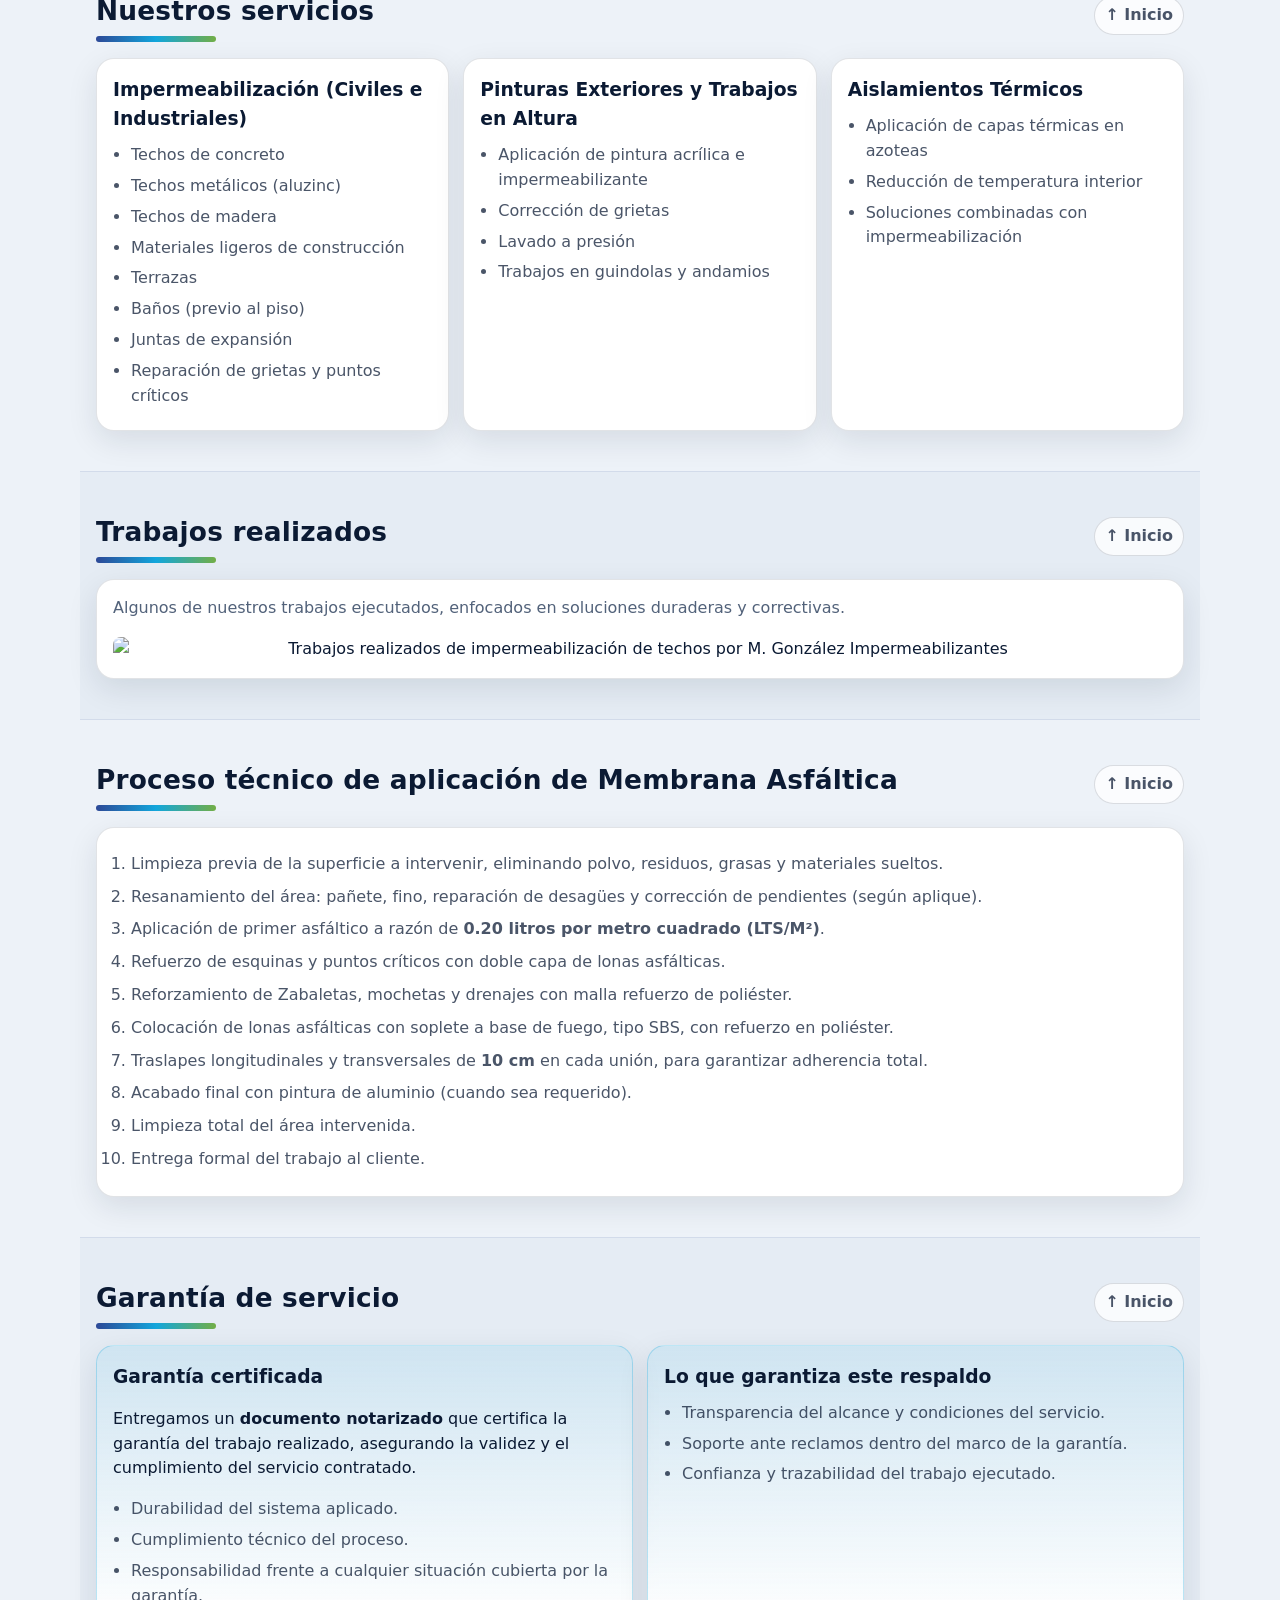
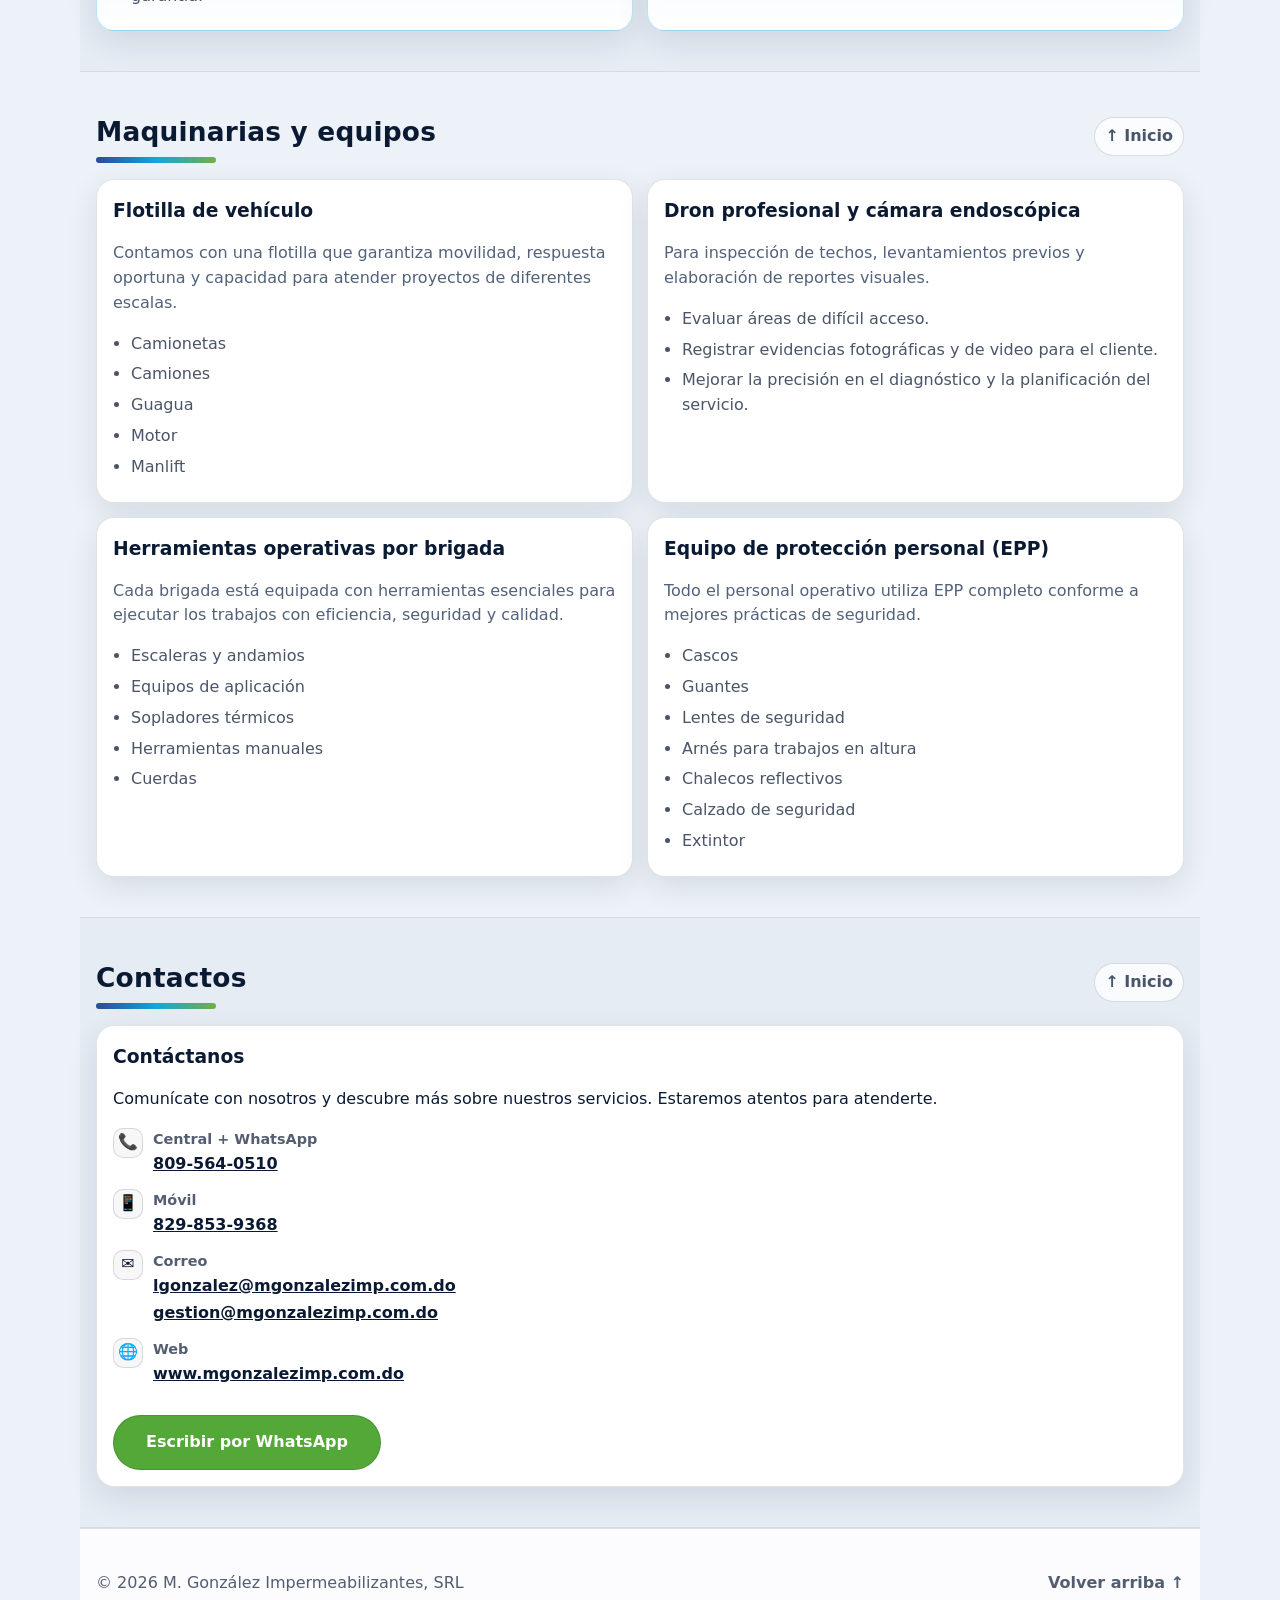
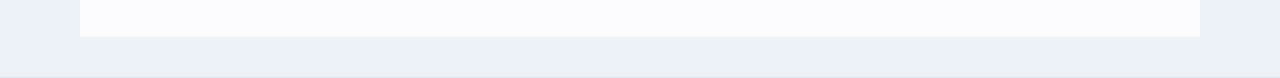
==== commit ac070134: "Update index.html" ====
--- a/index.html
+++ b/index.html
@@ -4,7 +4,7 @@
   <meta charset="utf-8" />
   <meta name="viewport" content="width=device-width, initial-scale=1" />
 
-  <title>Impermeabilización República Dominicana | M. González Impermeabilizantes</title>
+  <title>Impermeabilizante República Dominicana | M. González Impermeabilizantes</title>
   <meta name="description" content="Servicios de impermeabilización de techos, reparación de filtraciones, aislantes térmicos, pinturas y mantenimiento en República Dominicana para obras civiles, industriales y residenciales." />
   <meta name="keywords" content="impermeabilización en República Dominicana, impermeabilización de techos, reparación de filtraciones, aislantes térmicos, pintura exterior, trabajos en altura, impermeabilización Santo Domingo" />
   <meta name="robots" content="index, follow" />
@@ -15,7 +15,7 @@
 
   <meta property="og:locale" content="es_DO" />
   <meta property="og:type" content="website" />
-  <meta property="og:title" content="Impermeabilización de techos en República Dominicana | M. González Impermeabilizantes" />
+  <meta property="og:title" content="Impermeabilizante República Dominicana Impermeabilización de techos en República Dominicana | M. González Impermeabilizantes" />
   <meta property="og:description" content="Soluciones duraderas para impermeabilización de techos, filtraciones, aislantes térmicos, pinturas y mantenimiento en República Dominicana." />
   <meta property="og:url" content="https://mgonzalezimp.com.do/" />
   <meta property="og:site_name" content="M. González Impermeabilizantes, SRL" />
@@ -216,7 +216,7 @@
           <p>
             Brindar servicios especializados de impermeabilización, aislamiento y pintura, así como de mantenimiento continuo, al sector de la construcción
             en sus ámbitos empresarial e industrial, gubernamental y residencial. Ofrecemos un servicio de excelencia, respaldado por un personal altamente tecnificado,
-            y colaboramos en la solución de filtraciones a instituciones sin fines de lucro.
+            y colaboramos en la solución de filtraciones a instituciones sin fines de lucro. Ofrecemos servicio de Impermeabilizantes en Republica Dominicana - 
           </p>
         </div>
 
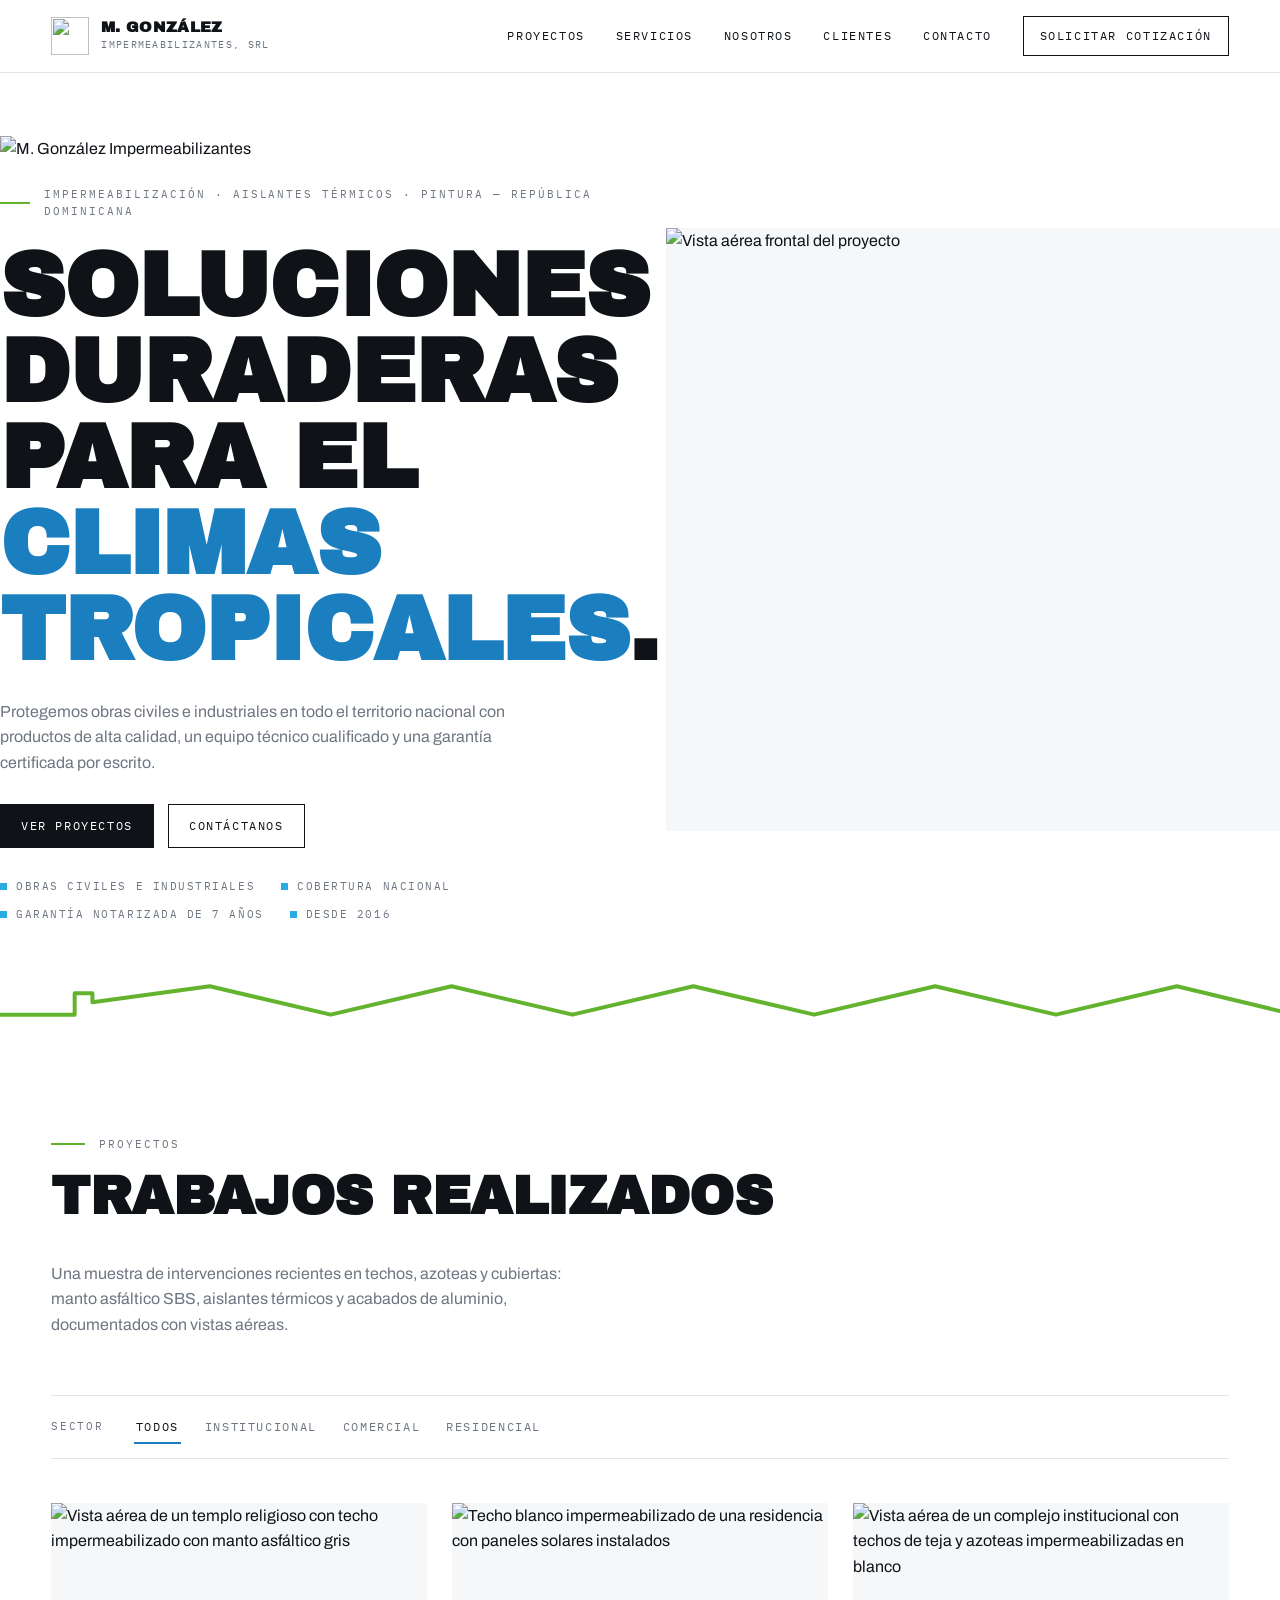
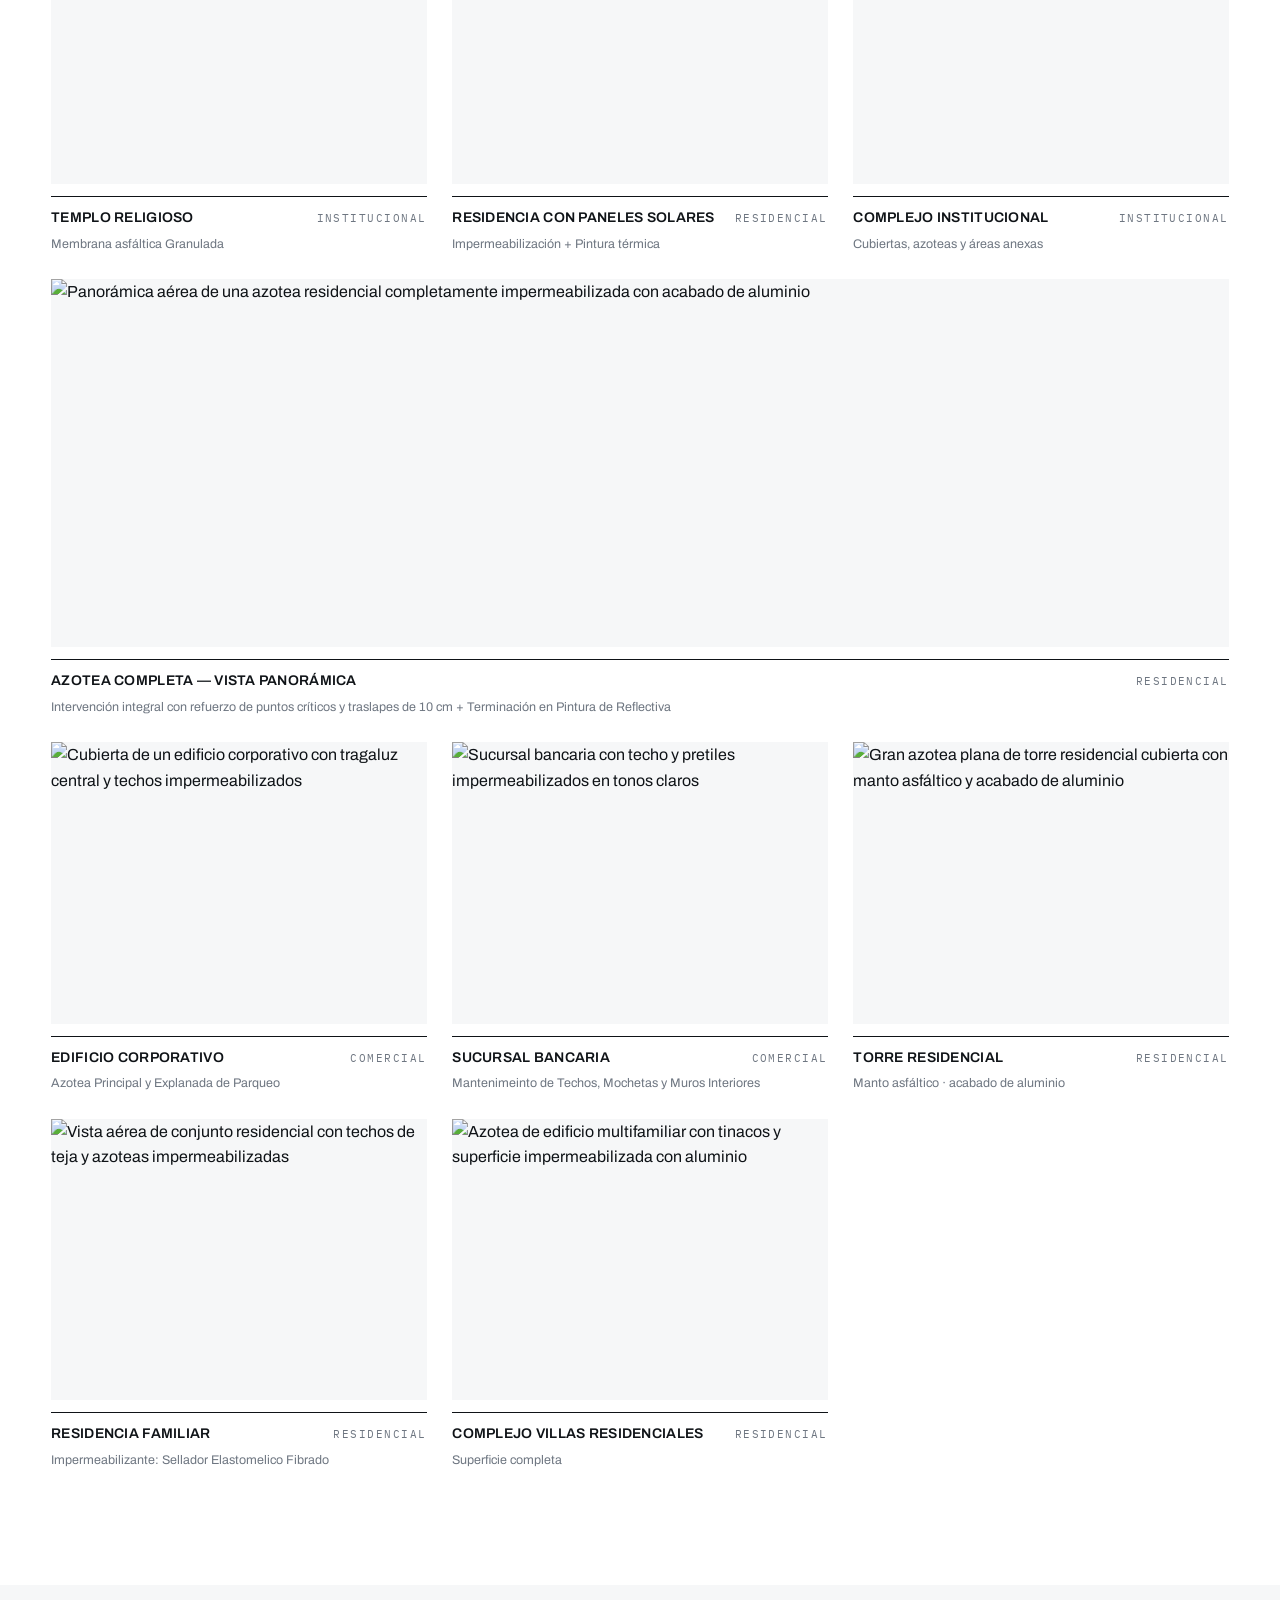
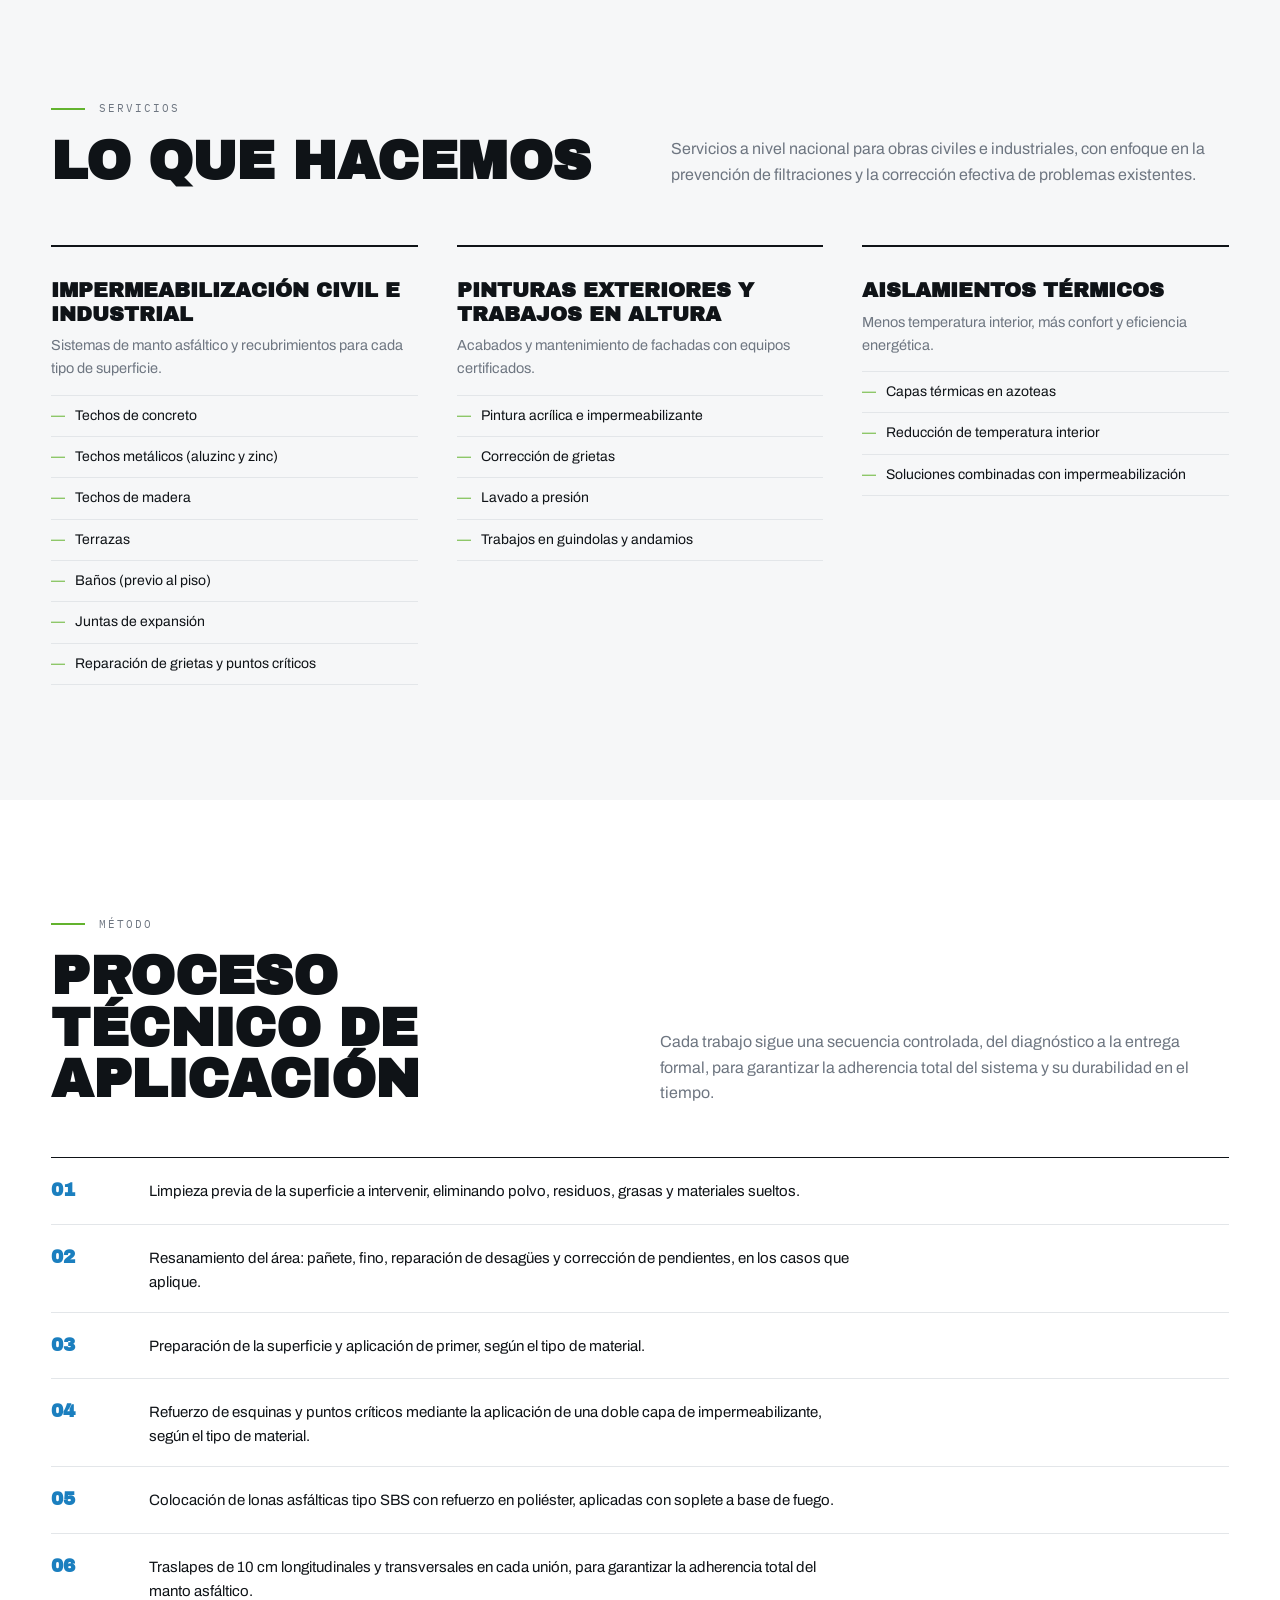
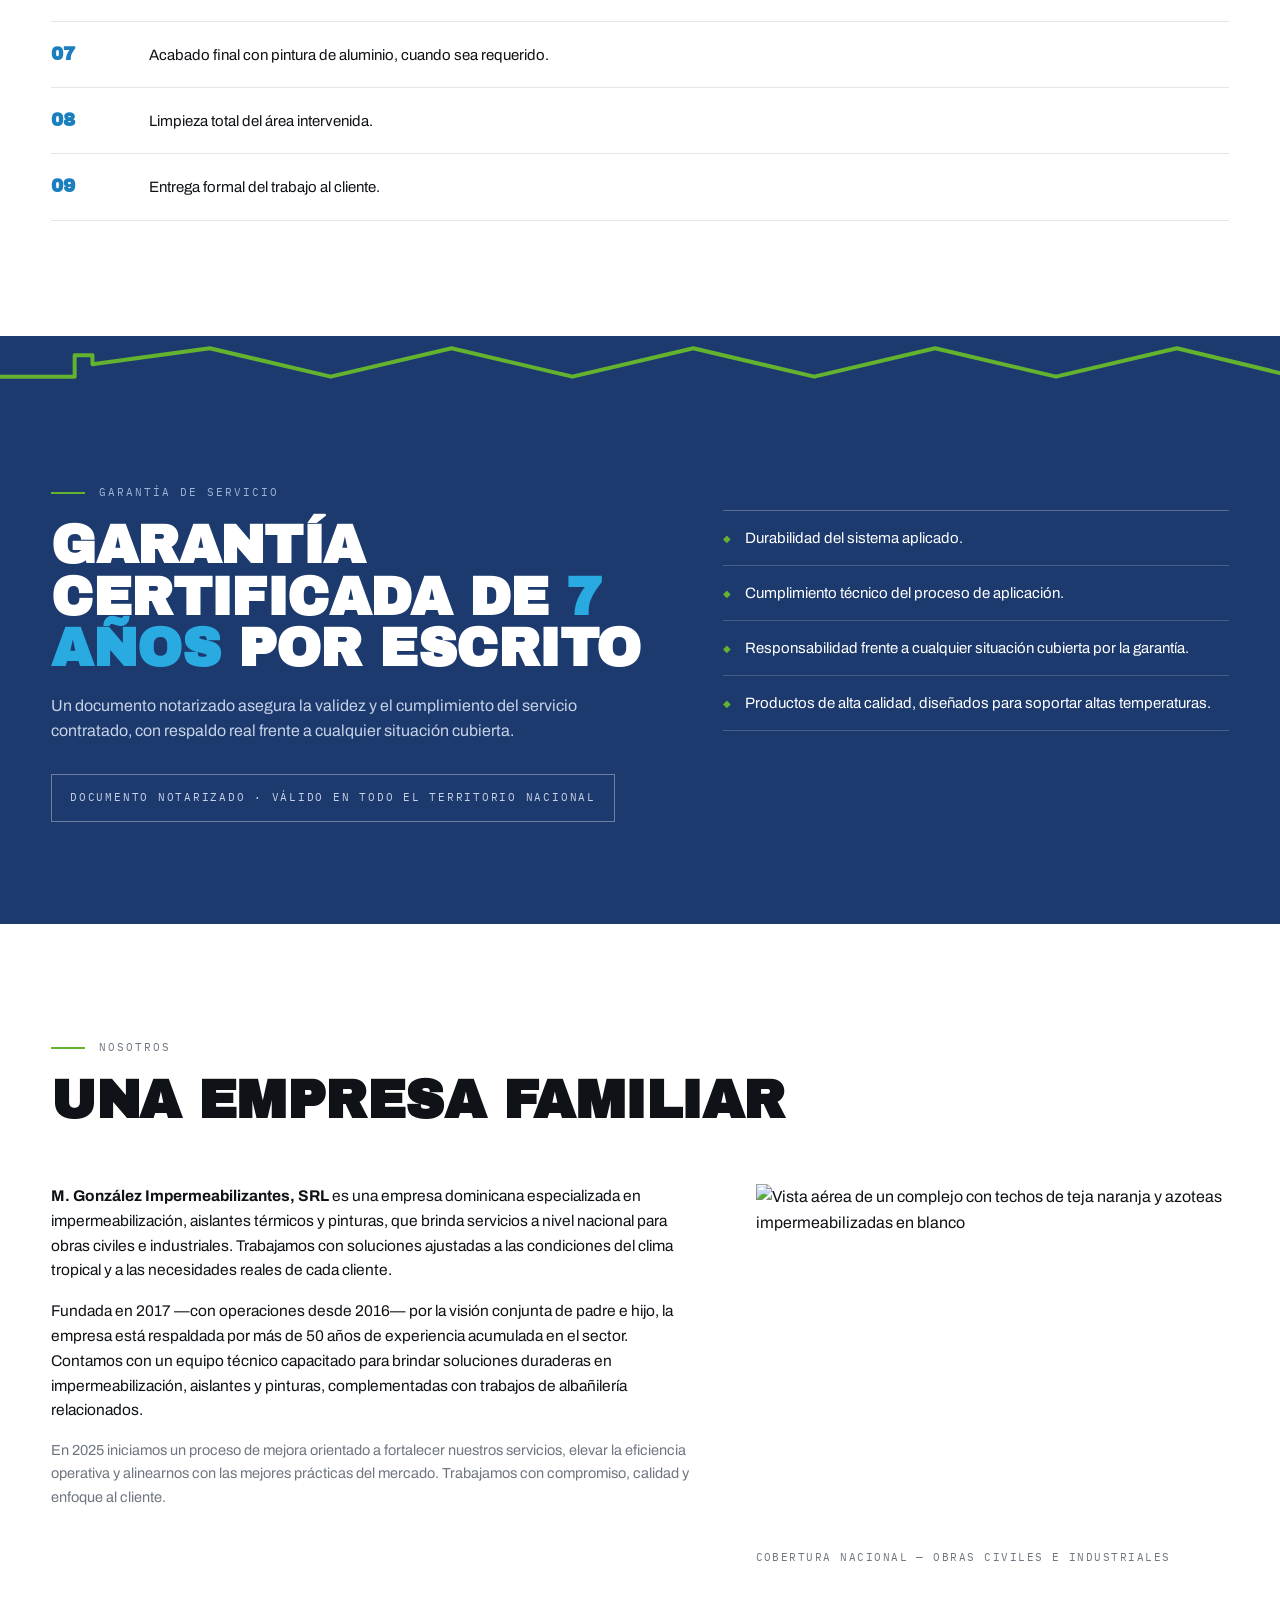
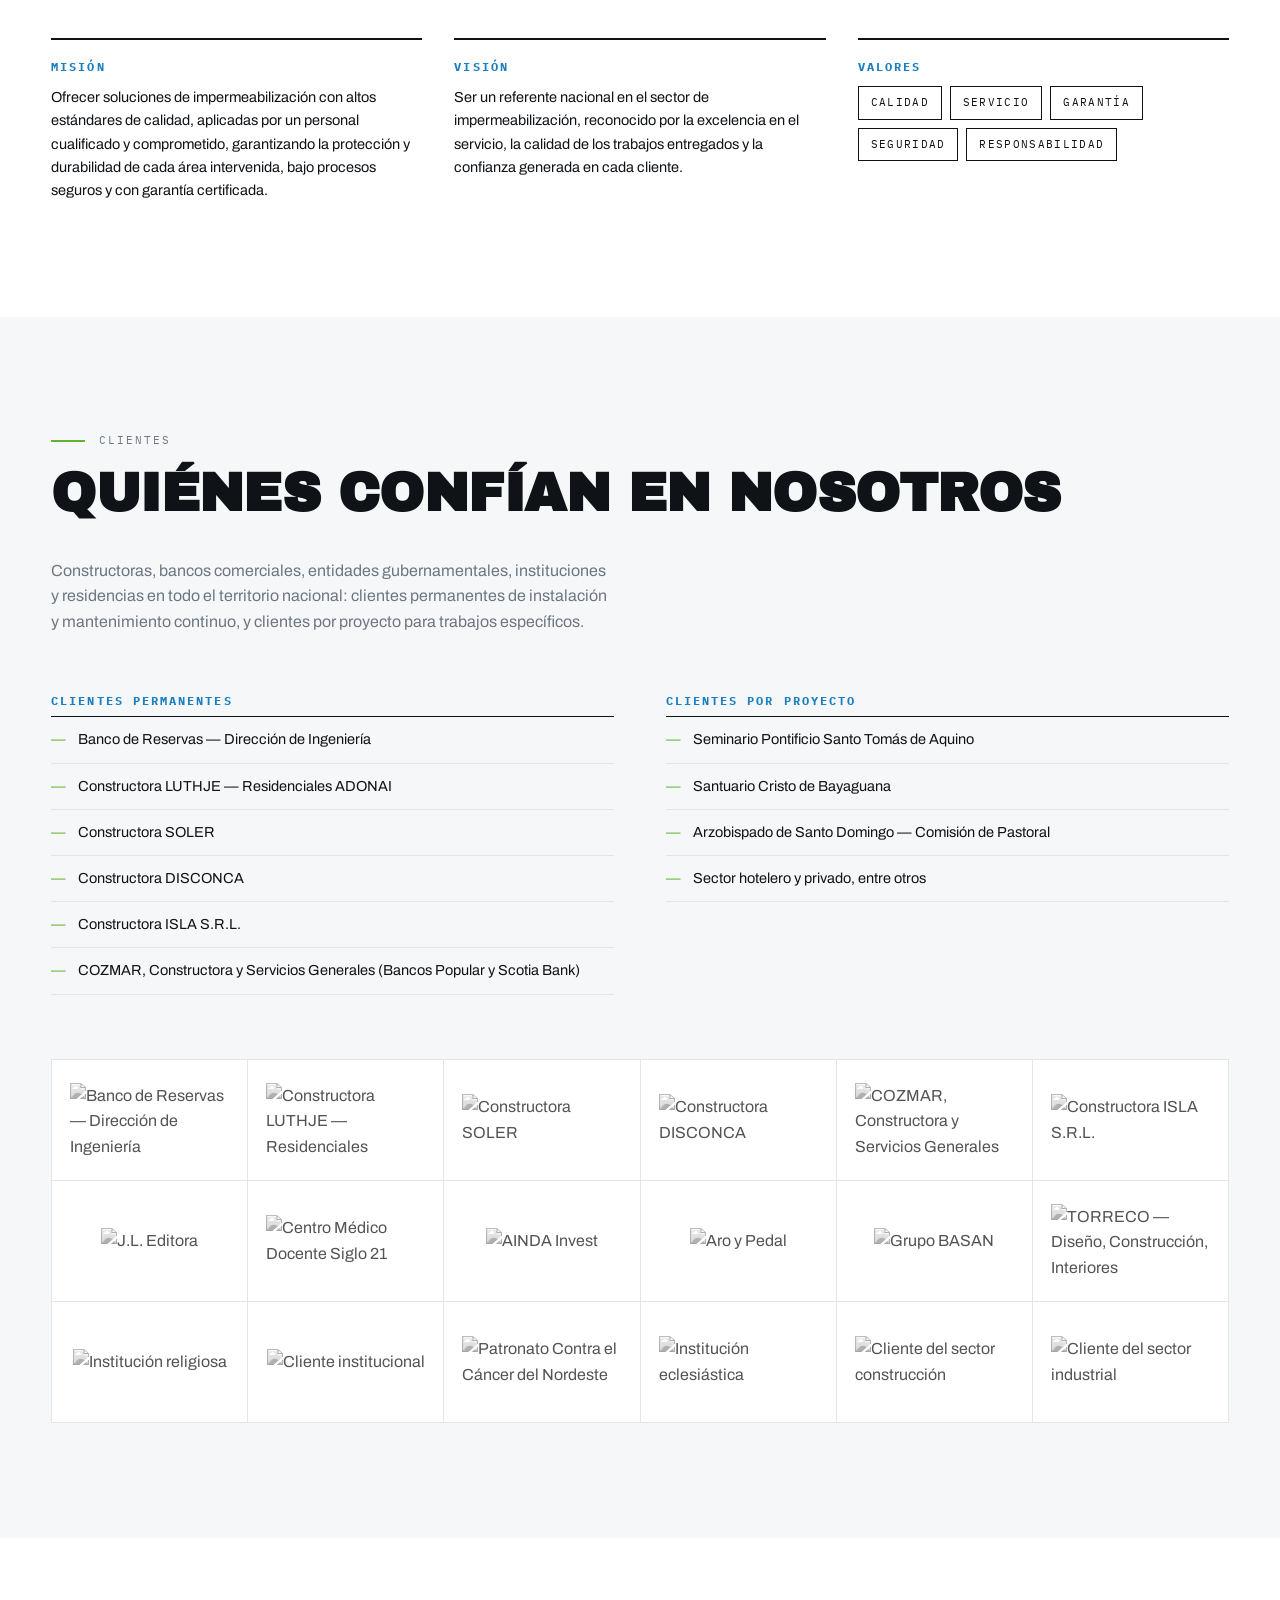
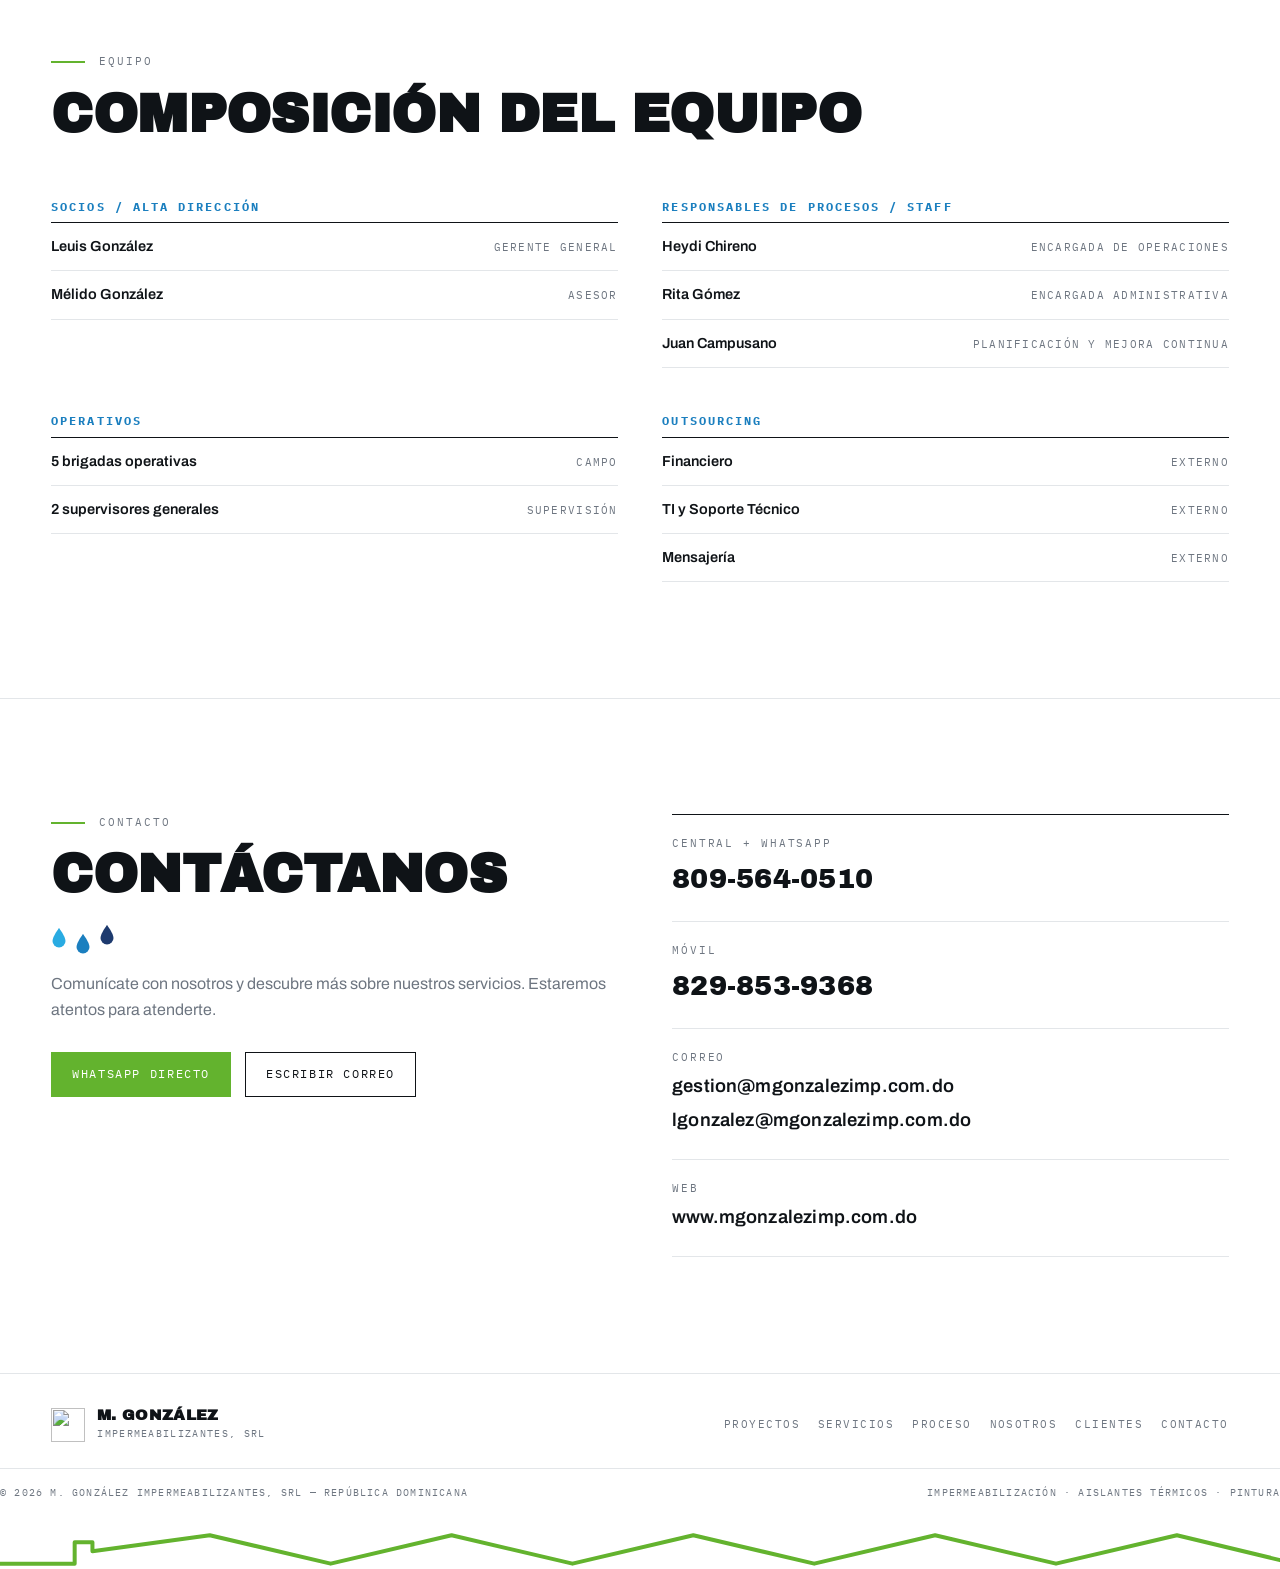
==== commit af250fb2: "index.html cabiar la pagina" ====
--- a/index.html
+++ b/index.html
@@ -1,654 +1,1189 @@
-<!doctype html>
+<!DOCTYPE html>
 <html lang="es">
 <head>
-  <meta charset="utf-8" />
-  <meta name="viewport" content="width=device-width, initial-scale=1" />
-
-  <title>Impermeabilizante República Dominicana | M. González Impermeabilizantes</title>
-  <meta name="description" content="Servicios de impermeabilización de techos, reparación de filtraciones, aislantes térmicos, pinturas y mantenimiento en República Dominicana para obras civiles, industriales y residenciales." />
-  <meta name="keywords" content="impermeabilización en República Dominicana, impermeabilización de techos, reparación de filtraciones, aislantes térmicos, pintura exterior, trabajos en altura, impermeabilización Santo Domingo" />
-  <meta name="robots" content="index, follow" />
-  <meta name="author" content="M. González Impermeabilizantes, SRL Impermeabilizante Republica Dominicana" />
-
-  <link rel="canonical" href="https://mgonzalezimp.com.do/" />
-  <link rel="icon" href="/assets/favicon.png">
-
-  <meta property="og:locale" content="es_DO" />
-  <meta property="og:type" content="website" />
-  <meta property="og:title" content="Impermeabilizante República Dominicana Impermeabilización de techos en República Dominicana | M. González Impermeabilizantes" />
-  <meta property="og:description" content="Soluciones duraderas para impermeabilización de techos, filtraciones, aislantes térmicos, pinturas y mantenimiento en República Dominicana." />
-  <meta property="og:url" content="https://mgonzalezimp.com.do/" />
-  <meta property="og:site_name" content="M. González Impermeabilizantes, SRL" />
-  <meta property="og:image" content="https://mgonzalezimp.com.do/assets/hero.jpg" />
-
-  <meta name="twitter:card" content="summary_large_image" />
-  <meta name="twitter:title" content="Impermeabilización de techos en República Dominicana | M. González Impermeabilizantes" />
-  <meta name="twitter:description" content="Servicios de impermeabilización, reparación de filtraciones, aislantes térmicos y pintura en República Dominicana." />
-  <meta name="twitter:image" content="https://mgonzalezimp.com.do/assets/hero.jpg" />
-
-  <script type="application/ld+json">
-  {
-    "@context": "https://schema.org",
-    "@type": "LocalBusiness",
-    "name": "M. González Impermeabilizantes, SRL",
-    "url": "https://mgonzalezimp.com.do/",
-    "image": "https://mgonzalezimp.com.do/assets/hero.jpg",
-    "telephone": "+1-809-564-0510",
-    "email": "lgonzalez@mgonzalezimp.com.do",
-    "address": {
-      "@type": "PostalAddress",
-      "addressCountry": "DO"
-    },
-    "areaServed": "República Dominicana",
-    "description": "Empresa dominicana especializada en impermeabilización de techos, reparación de filtraciones, aislantes térmicos, pinturas y mantenimientos para obras civiles e industriales.",
-    "sameAs": [
-      "https://www.mgonzalezimp.com.do/"
-    ]
+<meta charset="UTF-8">
+<meta name="viewport" content="width=device-width, initial-scale=1.0, viewport-fit=cover">
+<title>M. González Impermeabilizantes, SRL — Impermeabilización, aislantes térmicos y pintura · República Dominicana</title>
+<meta name="description" content="Empresa dominicana especializada en impermeabilización, aislantes térmicos y pinturas para obras civiles e industriales. Garantía certificada de 7 años. Cobertura nacional.">
+<link rel="icon" type="image/png" href="images/favicon.png">
+<link rel="preconnect" href="https://fonts.googleapis.com">
+<link rel="preconnect" href="https://fonts.gstatic.com" crossorigin>
+<link href="https://fonts.googleapis.com/css2?family=Archivo+Black&family=Archivo:wght@400;500;600;700&family=IBM+Plex+Mono:wght@400;500&display=swap" rel="stylesheet">
+<style>
+/* ============================================================
+   M. GONZÁLEZ IMPERMEABILIZANTES, SRL
+   Sistema de diseño — inspirado en portafolios de arquitectura
+   ============================================================ */
+:root{
+  --tinta:#0F1317;          /* texto principal */
+  --gris:#6E7681;           /* texto secundario */
+  --linea:#E3E6E9;          /* reglas finas */
+  --blanco:#FFFFFF;
+  --hueso:#F6F7F8;          /* fondo alterno */
+  --marino:#1D3A6E;         /* azul oscuro del logo */
+  --azul:#1B7FBF;           /* azul medio del logo */
+  --celeste:#29ABE2;        /* azul claro del logo */
+  --verde:#63B32E;          /* línea verde del techo (firma) */
+  --display:'Archivo Black','Arial Black',Arial,sans-serif;
+  --cuerpo:'Archivo','Helvetica Neue',Helvetica,Arial,sans-serif;
+  --mono:'IBM Plex Mono','Courier New',monospace;
+  --pad:clamp(20px,4vw,56px);
+  --maxw:1480px;
+}
+*{margin:0;padding:0;box-sizing:border-box}
+html{scroll-behavior:smooth}
+body{
+  font-family:var(--cuerpo);
+  color:var(--tinta);
+  background:var(--blanco);
+  font-size:16px;
+  line-height:1.6;
+  -webkit-font-smoothing:antialiased;
+}
+img{display:block;max-width:100%}
+a{color:inherit;text-decoration:none}
+ul{list-style:none}
+button{font-family:inherit;background:none;border:0;cursor:pointer;color:inherit}
+::selection{background:var(--celeste);color:#fff}
+
+.wrap{max-width:var(--maxw);margin:0 auto;padding-left:var(--pad);padding-right:var(--pad)}
+
+/* ---------- utilidades tipográficas ---------- */
+.eyebrow{
+  font-family:var(--mono);
+  font-size:11px;
+  letter-spacing:.18em;
+  text-transform:uppercase;
+  color:var(--gris);
+  display:flex;align-items:center;gap:14px;
+}
+.eyebrow::before{content:"";width:34px;height:2px;background:var(--verde)}
+.display{
+  font-family:var(--display);
+  text-transform:uppercase;
+  line-height:.96;
+  letter-spacing:-.01em;
+}
+h2.display{font-size:clamp(1.9rem,4.2vw,3.4rem);margin:18px 0 0}
+.lede{max-width:62ch;color:var(--gris);font-size:clamp(1rem,1.25vw,1.125rem)}
+
+/* ---------- header ---------- */
+.header{
+  position:fixed;top:0;left:0;right:0;z-index:60;
+  background:rgba(255,255,255,.92);
+  -webkit-backdrop-filter:blur(10px);backdrop-filter:blur(10px);
+  border-bottom:1px solid var(--linea);
+}
+.header-in{
+  max-width:var(--maxw);margin:0 auto;
+  padding:0 var(--pad);
+  height:72px;
+  display:flex;align-items:center;justify-content:space-between;gap:24px;
+}
+.brand{display:flex;align-items:center;gap:12px;min-width:0}
+.brand img{width:38px;height:38px;object-fit:contain;flex:none}
+.brand-name{line-height:1.05;white-space:nowrap}
+.brand-name b{font-family:var(--display);font-size:15px;letter-spacing:.02em;display:block;text-transform:uppercase}
+.brand-name span{font-family:var(--mono);font-size:9.5px;letter-spacing:.14em;text-transform:uppercase;color:var(--gris)}
+.nav{display:flex;align-items:center;gap:clamp(16px,2.4vw,34px)}
+.nav a{
+  font-family:var(--mono);font-size:11.5px;letter-spacing:.14em;text-transform:uppercase;
+  padding:6px 0;position:relative;
+}
+.nav a::after{
+  content:"";position:absolute;left:0;bottom:0;height:2px;width:100%;
+  background:var(--azul);transform:scaleX(0);transform-origin:left;
+  transition:transform .28s ease;
+}
+.nav a:hover::after,.nav a:focus-visible::after{transform:scaleX(1)}
+.btn{
+  display:inline-flex;align-items:center;gap:10px;
+  font-family:var(--mono);font-size:11.5px;letter-spacing:.14em;text-transform:uppercase;
+  border:1px solid var(--tinta);color:var(--tinta);
+  padding:12px 20px;transition:background .25s ease,color .25s ease,border-color .25s ease;
+}
+.btn:hover,.btn:focus-visible{background:var(--tinta);color:#fff}
+.btn.solid{background:var(--tinta);color:#fff}
+.btn.solid:hover{background:var(--azul);border-color:var(--azul)}
+.btn.wa{border-color:var(--verde);background:var(--verde);color:#fff}
+.btn.wa:hover{background:#4f9420;border-color:#4f9420}
+.nav .btn{padding:10px 16px}
+.menu-toggle{display:none;flex-direction:column;gap:5px;padding:8px}
+.menu-toggle span{display:block;width:24px;height:2px;background:var(--tinta);transition:.3s}
+@media (max-width:900px){
+  .nav{
+    position:fixed;inset:72px 0 auto 0;background:#fff;
+    flex-direction:column;align-items:flex-start;gap:0;
+    border-bottom:1px solid var(--linea);
+    padding:8px var(--pad) 24px;
+    transform:translateY(-110%);transition:transform .35s ease;
   }
-  </script>
-
-  <link rel="stylesheet" href="styles.css" />
+  .nav.open{transform:translateY(0)}
+  .nav a{font-size:14px;padding:14px 0;width:100%;border-bottom:1px solid var(--linea)}
+  .nav a::after{display:none}
+  .nav .btn{margin-top:16px}
+  .menu-toggle{display:flex}
+  body.menu-open .menu-toggle span:nth-child(1){transform:translateY(7px) rotate(45deg)}
+  body.menu-open .menu-toggle span:nth-child(2){opacity:0}
+  body.menu-open .menu-toggle span:nth-child(3){transform:translateY(-7px) rotate(-45deg)}
+}
+
+/* ---------- hero ---------- */
+.hero{padding-top:72px}
+.hero-top{padding:clamp(48px,7vw,104px) 0 clamp(30px,4vw,52px)}
+.hero-row{display:grid;grid-template-columns:1.15fr .85fr;gap:clamp(24px,4vw,60px);align-items:center}
+.hero-logo{display:flex;align-items:center;justify-content:center}
+.hero-logo img{width:100%;max-width:420px;height:auto;object-fit:contain}
+.hero h1{
+  font-size:clamp(2.4rem,7vw,6.1rem);
+  max-width:15ch;
+  margin:22px 0 26px;
+}
+.hero h1 .az{color:var(--azul)}
+.hero-sub{display:flex;flex-wrap:wrap;gap:28px;align-items:flex-end;justify-content:space-between}
+.hero-sub .lede{max-width:56ch}
+.hero-cta{display:flex;gap:14px;flex-wrap:wrap}
+.hero-meta{
+  display:flex;flex-wrap:wrap;gap:10px 26px;margin-top:30px;
+  font-family:var(--mono);font-size:11px;letter-spacing:.14em;text-transform:uppercase;color:var(--gris);
+}
+.hero-meta li{display:flex;align-items:center;gap:9px}
+.hero-meta li::before{content:"";width:7px;height:7px;background:var(--celeste)}
+@media (max-width:900px){
+  .hero-row{grid-template-columns:1fr}
+  .hero-logo{order:-1;justify-content:flex-start}
+  .hero-logo img{max-width:260px}
+}
+.hero-photo{position:relative}
+.hero-photo img{width:100%;height:clamp(240px,42vw,560px);object-fit:cover}
+.hero-photo figcaption{
+  position:absolute;left:var(--pad);bottom:18px;
+  font-family:var(--mono);font-size:10.5px;letter-spacing:.16em;text-transform:uppercase;
+  color:#fff;background:rgba(15,19,23,.72);padding:8px 14px;
+}
+
+/* ---------- línea de techo (firma de marca) ---------- */
+.roofline{display:block;width:100%;height:46px;overflow:visible}
+.roofline path{fill:none;stroke:var(--verde);stroke-width:4;stroke-linejoin:round;stroke-linecap:round;vector-effect:non-scaling-stroke}
+.roofline.on-dark path{stroke:var(--verde)}
+
+/* ---------- banda de cifras ---------- */
+.stats{border-top:1px solid var(--linea);border-bottom:1px solid var(--linea)}
+.stats-grid{
+  display:grid;grid-template-columns:repeat(5,1fr);
+}
+.stat{
+  padding:clamp(22px,3vw,40px) clamp(14px,2vw,28px);
+  border-left:1px solid var(--linea);
+}
+.stat:first-child{border-left:0}
+.stat b{
+  font-family:var(--display);font-size:clamp(1.5rem,2.8vw,2.5rem);
+  display:block;letter-spacing:-.01em;
+}
+.stat b small{font-size:.55em;color:var(--azul)}
+.stat span{font-family:var(--mono);font-size:10.5px;letter-spacing:.14em;text-transform:uppercase;color:var(--gris)}
+@media (max-width:900px){
+  .stats-grid{grid-template-columns:repeat(2,1fr)}
+  .stat{border-left:0;border-top:1px solid var(--linea)}
+  .stat:nth-child(-n+2){border-top:0}
+  .stat:nth-child(even){border-left:1px solid var(--linea)}
+}
+
+/* ---------- secciones ---------- */
+.section{padding:clamp(64px,9vw,128px) 0}
+.section.tight{padding-top:clamp(40px,6vw,72px)}
+.section-head{display:flex;flex-wrap:wrap;gap:22px;justify-content:space-between;align-items:flex-end;margin-bottom:clamp(30px,4.5vw,58px)}
+.section-head .lede{margin-top:16px}
+
+/* ---------- proyectos ---------- */
+.filters{display:flex;flex-wrap:wrap;gap:6px 22px;border-top:1px solid var(--linea);border-bottom:1px solid var(--linea);padding:14px 0;margin-bottom:clamp(26px,3.5vw,44px)}
+.filters .flabel{font-family:var(--mono);font-size:11px;letter-spacing:.16em;text-transform:uppercase;color:var(--gris);margin-right:8px;padding:8px 0}
+.fbtn{
+  font-family:var(--mono);font-size:11.5px;letter-spacing:.14em;text-transform:uppercase;
+  padding:8px 2px;position:relative;color:var(--gris);transition:color .2s;
+}
+.fbtn::after{content:"";position:absolute;left:0;right:0;bottom:0;height:2px;background:var(--azul);transform:scaleX(0);transition:transform .25s ease;transform-origin:left}
+.fbtn:hover{color:var(--tinta)}
+.fbtn.active{color:var(--tinta)}
+.fbtn.active::after{transform:scaleX(1)}
+.grid{
+  display:grid;grid-template-columns:repeat(3,1fr);
+  gap:clamp(14px,2vw,26px);
+}
+.card{cursor:pointer;position:relative}
+.card.hide{display:none}
+.card figure{overflow:hidden;position:relative;background:var(--hueso)}
+.card img{width:100%;aspect-ratio:4/3;object-fit:cover;transition:transform .6s cubic-bezier(.2,.6,.2,1)}
+.card:hover img{transform:scale(1.045)}
+.card figure::after{
+  content:"+";position:absolute;right:12px;bottom:10px;
+  font-family:var(--mono);font-size:15px;color:#fff;
+  background:rgba(15,19,23,.62);width:30px;height:30px;
+  display:grid;place-items:center;
+  opacity:0;transition:opacity .3s;
+}
+.card:hover figure::after{opacity:1}
+.card.wide{grid-column:1/-1}
+.card.wide img{aspect-ratio:16/5}
+.card figcaption{
+  display:flex;justify-content:space-between;gap:14px;align-items:baseline;
+  border-top:1px solid var(--tinta);
+  margin-top:12px;padding-top:10px;
+}
+.card figcaption h3{font-family:var(--cuerpo);font-weight:600;font-size:14px;letter-spacing:.02em;text-transform:uppercase}
+.card figcaption em{font-family:var(--mono);font-style:normal;font-size:10.5px;letter-spacing:.14em;text-transform:uppercase;color:var(--gris);flex:none}
+.card:hover figcaption h3{color:var(--azul)}
+.card .sub{font-size:12.5px;color:var(--gris);margin-top:4px}
+@media (max-width:900px){.grid{grid-template-columns:repeat(2,1fr)}}
+@media (max-width:600px){.grid{grid-template-columns:1fr}.card.wide img{aspect-ratio:16/9}}
+
+/* ---------- servicios ---------- */
+#servicios{background:var(--hueso)}
+.serv-grid{display:grid;grid-template-columns:repeat(3,1fr);gap:clamp(20px,3vw,44px)}
+.serv{border-top:2px solid var(--tinta);padding-top:22px}
+.serv .num{font-family:var(--mono);font-size:11px;letter-spacing:.16em;color:var(--azul)}
+.serv h3{font-family:var(--display);text-transform:uppercase;font-size:clamp(1.05rem,1.6vw,1.35rem);margin:10px 0 8px;line-height:1.15}
+.serv p{color:var(--gris);font-size:14.5px;margin-bottom:14px}
+.serv ul{border-top:1px solid var(--linea)}
+.serv li{
+  padding:9px 0;border-bottom:1px solid var(--linea);
+  font-size:14px;display:flex;gap:10px;align-items:baseline;
+}
+.serv li::before{content:"—";color:var(--verde);flex:none}
+@media (max-width:900px){.serv-grid{grid-template-columns:1fr}}
+
+/* ---------- proceso ---------- */
+.proc-head{display:grid;grid-template-columns:1fr 1fr;gap:40px;align-items:end;margin-bottom:clamp(28px,4vw,52px)}
+@media (max-width:900px){.proc-head{grid-template-columns:1fr}}
+.proc{border-top:1px solid var(--tinta)}
+.step{
+  display:grid;grid-template-columns:80px 1fr;gap:18px;
+  padding:18px 0;border-bottom:1px solid var(--linea);
+  align-items:baseline;
+}
+.step b{font-family:var(--display);font-size:1.15rem;color:var(--azul)}
+.step p{font-size:15px;max-width:78ch}
+.step p strong{font-weight:600}
+@media (max-width:600px){.step{grid-template-columns:52px 1fr}}
+
+/* ---------- garantía (banda oscura) ---------- */
+.warranty{background:var(--marino);color:#fff;position:relative}
+.warranty .wrap{padding-top:clamp(60px,8vw,110px);padding-bottom:clamp(60px,8vw,110px)}
+.warranty .eyebrow{color:#9FB4D6}
+.warranty h2{color:#fff;max-width:20ch}
+.warranty h2 .yr{color:var(--celeste)}
+.warranty .lede{color:#C6D2E6}
+.warranty-grid{display:grid;grid-template-columns:1.2fr 1fr;gap:clamp(30px,5vw,70px);align-items:start}
+.warranty ul{margin-top:26px;border-top:1px solid rgba(255,255,255,.25)}
+.warranty li{
+  padding:15px 0;border-bottom:1px solid rgba(255,255,255,.18);
+  display:flex;gap:14px;align-items:baseline;font-size:15px;
+}
+.warranty li::before{content:"◆";color:var(--verde);font-size:10px;flex:none;transform:translateY(-1px)}
+.warranty .stamp{
+  font-family:var(--mono);font-size:11px;letter-spacing:.16em;text-transform:uppercase;
+  border:1px solid rgba(255,255,255,.35);padding:14px 18px;display:inline-block;margin-top:30px;color:#C6D2E6;
+}
+@media (max-width:900px){.warranty-grid{grid-template-columns:1fr}}
+
+/* ---------- nosotros ---------- */
+.about-grid{display:grid;grid-template-columns:1.15fr .85fr;gap:clamp(30px,5vw,80px)}
+.about-grid .colr img{width:100%;aspect-ratio:4/3;object-fit:cover}
+.about-grid .colr figcaption{font-family:var(--mono);font-size:10.5px;letter-spacing:.14em;text-transform:uppercase;color:var(--gris);margin-top:10px}
+.about-grid p{margin-bottom:16px;font-size:15.5px}
+.about-grid p.mute{color:var(--gris);font-size:14.5px}
+.mvv{display:grid;grid-template-columns:repeat(3,1fr);gap:clamp(18px,2.5vw,40px);margin-top:clamp(40px,6vw,72px)}
+.mvv article{border-top:2px solid var(--tinta);padding-top:18px}
+.mvv h3{font-family:var(--mono);font-size:11.5px;letter-spacing:.18em;text-transform:uppercase;color:var(--azul);margin-bottom:10px}
+.mvv p{font-size:14.5px;color:var(--tinta)}
+.vals{display:flex;flex-wrap:wrap;gap:8px;margin-top:4px}
+.vals span{
+  font-family:var(--mono);font-size:11px;letter-spacing:.12em;text-transform:uppercase;
+  border:1px solid var(--tinta);padding:7px 12px;
+}
+@media (max-width:900px){.about-grid,.mvv{grid-template-columns:1fr}}
+
+/* ---------- clientes ---------- */
+#clientes{background:var(--hueso)}
+.cli-lists{display:grid;grid-template-columns:1fr 1fr;gap:clamp(24px,4vw,60px);margin-bottom:clamp(36px,5vw,64px)}
+.cli-lists h3{font-family:var(--mono);font-size:11.5px;letter-spacing:.18em;text-transform:uppercase;color:var(--azul);margin-bottom:6px}
+.cli-lists ul{border-top:1px solid var(--tinta)}
+.cli-lists li{padding:11px 0;border-bottom:1px solid var(--linea);font-size:14.5px;display:flex;gap:12px;align-items:baseline}
+.cli-lists li::before{content:"—";color:var(--verde);flex:none}
+.cli-note{font-size:13px;color:var(--gris);margin-top:12px;max-width:52ch}
+@media (max-width:800px){.cli-lists{grid-template-columns:1fr}}
+.logo-grid{
+  display:grid;grid-template-columns:repeat(auto-fill,minmax(170px,1fr));
+  gap:1px;background:var(--linea);border:1px solid var(--linea);
+}
+.logo-cell{background:#fff;display:grid;place-items:center;padding:22px 18px;min-height:120px}
+.logo-cell img{
+  max-height:74px;width:auto;max-width:100%;object-fit:contain;
+  filter:grayscale(1);opacity:.72;transition:filter .3s,opacity .3s;
+}
+.logo-cell:hover img{filter:grayscale(0);opacity:1}
+
+/* ---------- equipo ---------- */
+.team-grid{display:grid;grid-template-columns:repeat(2,1fr);gap:clamp(22px,3.5vw,56px)}
+.tblock h3{font-family:var(--mono);font-size:11.5px;letter-spacing:.18em;text-transform:uppercase;color:var(--azul);margin-bottom:6px}
+.tblock ul{border-top:1px solid var(--tinta)}
+.tblock li{
+  padding:12px 0;border-bottom:1px solid var(--linea);
+  display:flex;justify-content:space-between;gap:16px;align-items:baseline;font-size:14.5px;
+}
+.tblock li b{font-weight:600}
+.tblock li span{font-family:var(--mono);font-size:10.5px;letter-spacing:.12em;text-transform:uppercase;color:var(--gris);text-align:right}
+@media (max-width:800px){.team-grid{grid-template-columns:1fr}}
+
+/* ---------- contacto ---------- */
+#contacto{border-top:1px solid var(--linea)}
+.contact-grid{display:grid;grid-template-columns:1fr 1fr;gap:clamp(30px,5vw,80px);align-items:start}
+.contact-grid h2{max-width:12ch}
+.drops{margin:26px 0 0;display:flex;gap:8px}
+.drops svg{width:16px;height:22px}
+.drops svg:nth-child(2){transform:translateY(6px)}
+.drops svg:nth-child(3){transform:translateY(-3px)}
+.clist{border-top:1px solid var(--tinta)}
+.clist li{border-bottom:1px solid var(--linea);padding:20px 0}
+.clist .lab{font-family:var(--mono);font-size:10.5px;letter-spacing:.18em;text-transform:uppercase;color:var(--gris);display:block;margin-bottom:6px}
+.clist a.big{
+  font-family:var(--display);text-transform:uppercase;
+  font-size:clamp(1.15rem,2.4vw,1.7rem);letter-spacing:.01em;
+  background-image:linear-gradient(var(--azul),var(--azul));
+  background-repeat:no-repeat;background-size:0% 3px;background-position:0 100%;
+  transition:background-size .35s ease,color .25s;
+  padding-bottom:4px;
+}
+.clist a.big:hover{background-size:100% 3px;color:var(--azul)}
+.clist a.mail{font-size:clamp(.95rem,1.6vw,1.15rem);font-family:var(--cuerpo);font-weight:600;text-transform:none;display:inline-block}
+.contact-cta{display:flex;gap:14px;flex-wrap:wrap;margin-top:30px}
+@media (max-width:900px){.contact-grid{grid-template-columns:1fr}}
+
+/* ---------- footer ---------- */
+.footer{border-top:1px solid var(--linea);background:var(--blanco)}
+.footer-in{
+  display:flex;flex-wrap:wrap;gap:24px;justify-content:space-between;align-items:center;
+  padding-top:34px;padding-bottom:26px;
+}
+.footer .brand img{width:34px;height:34px}
+.footer nav{display:flex;flex-wrap:wrap;gap:18px}
+.footer nav a{font-family:var(--mono);font-size:10.5px;letter-spacing:.14em;text-transform:uppercase;color:var(--gris)}
+.footer nav a:hover{color:var(--tinta)}
+.legal{
+  font-family:var(--mono);font-size:10px;letter-spacing:.12em;text-transform:uppercase;color:var(--gris);
+  border-top:1px solid var(--linea);padding:16px 0 22px;
+  display:flex;flex-wrap:wrap;gap:10px 24px;justify-content:space-between;
+}
+
+/* ---------- lightbox ---------- */
+.lb{
+  position:fixed;inset:0;z-index:100;background:rgba(10,13,16,.94);
+  display:none;align-items:center;justify-content:center;flex-direction:column;gap:18px;
+  padding:56px 20px 30px;
+}
+.lb.open{display:flex}
+.lb img{max-width:min(92vw,1400px);max-height:76vh;object-fit:contain}
+.lb .lb-cap{
+  color:#cfd6dd;font-family:var(--mono);font-size:11px;letter-spacing:.16em;text-transform:uppercase;
+  text-align:center;
+}
+.lb button{position:absolute;color:#fff;font-family:var(--mono);font-size:13px;letter-spacing:.1em;padding:14px}
+.lb .lb-close{top:16px;right:18px;font-size:15px}
+.lb .lb-prev{left:8px;top:50%;transform:translateY(-50%)}
+.lb .lb-next{right:8px;top:50%;transform:translateY(-50%)}
+.lb button:hover{color:var(--celeste)}
+
+/* ---------- reveal ---------- */
+.rv{opacity:0;transform:translateY(26px);transition:opacity .7s ease,transform .7s ease}
+.rv.in{opacity:1;transform:none}
+:focus-visible{outline:2px solid var(--azul);outline-offset:3px}
+@media (prefers-reduced-motion:reduce){
+  html{scroll-behavior:auto}
+  *,*::before,*::after{transition:none!important;animation:none!important}
+  .rv{opacity:1;transform:none}
+}
+
+
+.hero-row {
+  display: grid;
+  grid-template-columns: 1.1fr 0.9fr;
+  align-items: start;
+  gap: 50px;
+}
+
+.hero-logo {
+  align-self: start;
+  transform: translateY(-80px);
+}
+
+.hero-logo img {
+  display: block;
+  width: 100%;
+  max-width: 500px;
+  height: auto;
+  object-fit: contain;
+}
+
+
+
+/* Mantiene el contenido original a la izquierda
+   y coloca el carrusel en la mitad derecha */
+.hero-row {
+  display: grid;
+  grid-template-columns: minmax(0, 1fr) minmax(0, 1fr);
+  align-items: center;
+  gap: 55px;
+}
+
+/* Carrusel derecho */
+.hero-carrusel {
+  position: relative;
+  width: 100%;
+  height: 680px;
+  overflow: hidden;
+  background: #f2f2f2;
+}
+
+/* Todas las imágenes ocupan el mismo espacio */
+.hero-foto {
+  position: absolute;
+  inset: 0;
+  display: block;
+  width: 100%;
+  height: 100%;
+  object-fit: cover;
+  object-position: center;
+
+  opacity: 0;
+  visibility: hidden;
+  transform: scale(1.06);
+
+  transition:
+    opacity 1.2s ease,
+    visibility 1.2s ease,
+    transform 5s ease;
+}
+
+/* Imagen visible */
+.hero-foto.activa {
+  opacity: 1;
+  visibility: visible;
+  transform: scale(1);
+}
+
+
+
+/* ---------- HERO CORREGIDO: texto a la izquierda y carrusel a la derecha ---------- */
+.hero-top{
+  padding-top:clamp(34px,5vw,72px);
+  padding-bottom:clamp(30px,4vw,52px);
+}
+
+.hero-row{
+  display:grid;
+  grid-template-columns:minmax(0,1fr) minmax(0,1fr);
+  align-items:center;
+  gap:clamp(28px,4vw,60px);
+}
+
+.hero-content{
+  min-width:0;
+}
+
+.hero-main-logo{
+  display:block;
+  width:min(310px,72%);
+  height:auto;
+  margin:0 0 24px 0;
+  object-fit:contain;
+  transform:none;
+}
+
+.hero-carrusel{
+  position:relative;
+  width:100%;
+  height:clamp(500px,67vh,720px);
+  min-height:500px;
+  overflow:hidden;
+  background:var(--hueso);
+}
+
+.hero-foto{
+  position:absolute;
+  inset:0;
+  width:100%;
+  height:100%;
+  max-width:none;
+  object-fit:cover;
+  object-position:center;
+  opacity:0;
+  visibility:hidden;
+  transform:scale(1.055);
+  transition:opacity 1.15s ease, visibility 1.15s ease, transform 4.8s ease;
+}
+
+.hero-foto.activa{
+  opacity:1;
+  visibility:visible;
+  transform:scale(1);
+  z-index:1;
+}
+
+@media (max-width:900px){
+  .hero-row{
+    grid-template-columns:1fr;
+    gap:32px;
+  }
+
+  .hero-main-logo{
+    width:min(270px,78%);
+  }
+
+  .hero-carrusel{
+    height:clamp(340px,62vw,520px);
+    min-height:340px;
+  }
+}
+
+@media (max-width:600px){
+  .hero-top{
+    padding-top:34px;
+  }
+
+  .hero-main-logo{
+    width:min(235px,82%);
+    margin-bottom:20px;
+  }
+
+  .hero-carrusel{
+    height:330px;
+    min-height:330px;
+  }
+}
+
+</style>
 </head>
-<body id="inicio">
-  <!-- Barra superior -->
-  <header class="topbar">
-    <div class="container topbar__content">
-      <a class="brand" href="#inicio" aria-label="Ir al inicio">
-        <span class="brand__dot"></span>
-        <span class="brand__text">M. González <span class="brand__muted">Impermeabilizantes, SRL</span></span>
-      </a>
-
-      <button class="navbtn" id="navbtn" aria-label="Abrir menú" aria-expanded="false" aria-controls="nav">
-        <span></span><span></span><span></span>
-      </button>
-
-      <nav class="nav" id="nav">
-                <a href="#mensaje">Inicio</a>
-<a href="#quienes">¿Quiénes somos?</a>
-        <a href="#organizacion">Organización</a>
-        <a href="#filosofia">Filosofía</a>
-        <a href="#clientes">Clientes</a>
-        <a href="#servicios">Servicios</a>
-        <a href="#trabajos">Trabajos</a>
-        <a href="#proceso">Proceso</a>
-        <a href="#garantia">Garantía</a>
-        <a href="#equipos">Equipos</a>
-        <a href="#contacto" class="nav__cta">Contactos</a>
-      </nav>
-    </div>
-  </header>
-
-    <!-- Hero / Inicio (Logo completo) -->
-  <section class="hero hero--logo" aria-label="Sección de inicio">
-    <div class="container hero__logoWrap">
-      <img class="hero__logo" src="assets/hero.jpg" alt="Logo M. González Impermeabilizantes, SRL" />
-    </div>
-  </section>
-
-  <!-- Mensaje principal -->
-  <section class="section section--intro" id="mensaje">
-    <div class="container">
-      <div class="section__head">
-        <h1>Impermeabilización de techos, reparación de filtraciones, aislantes térmicos, pinturas y mantenimientos en República Dominicana</h1>
-        <a class="toplink" href="#inicio" aria-label="Volver al inicio">↑ Inicio</a>
-      </div>
-
-      <div class="grid two">
-        <div class="card emphasis">
-          <p class="lead" style="margin-top:0;">
-            <strong>Soluciones duraderas para el clima tropical.</strong>
-          </p>
-          <p class="muted" style="margin:0;">
-            Trabajamos con productos de alta calidad y un enfoque orientado a la prevención de filtraciones, corrección efectiva y entrega con estándares de calidad, seguridad y cumplimiento. Atendemos proyectos residenciales, comerciales e industriales en toda República Dominicana.
-          </p>
-
-         <div class="hero__actions" style="margin-top:16px;">
-            <a class="btn primary" href="#contacto">Solicitar evaluación</a>
-            <a class="btn" href="#servicios">Ver servicios</a>
-          </div>
+
+<script>
+document.addEventListener("DOMContentLoaded", function () {
+  const fotos = document.querySelectorAll("#heroCarrusel .hero-foto");
+
+  if (fotos.length === 0) return;
+
+  let indiceActual = 0;
+
+  function cambiarFoto() {
+    fotos[indiceActual].classList.remove("activa");
+
+    indiceActual = (indiceActual + 1) % fotos.length;
+
+    fotos[indiceActual].classList.add("activa");
+  }
+
+  setInterval(cambiarFoto, 4000);
+});
+</script>
+<body>
+
+<!-- ================= HEADER ================= -->
+<header class="header">
+  <div class="header-in">
+    <a class="brand" href="#inicio" aria-label="M. González Impermeabilizantes — inicio">
+      <img src="images/favicon.png" alt="">
+      <span class="brand-name">
+        <b>M. González</b>
+        <span>Impermeabilizantes, SRL</span>
+      </span>
+    </a>
+    <button class="menu-toggle" aria-label="Abrir menú" aria-expanded="false" id="menuToggle">
+      <span></span><span></span><span></span>
+    </button>
+    <nav class="nav" id="nav" aria-label="Navegación principal">
+      <a href="#proyectos">Proyectos</a>
+      <a href="#servicios">Servicios</a>
+      <a href="#nosotros">Nosotros</a>
+      <a href="#clientes">Clientes</a>
+      <a href="#contacto">Contacto</a>
+      <a class="btn" href="#contacto">Solicitar cotización</a>
+    </nav>
+  </div>
+</header>
+
+<!-- ================= HERO ================= -->
+<section class="hero" id="inicio">
+  <div class="wrap hero-top">
+    <div class="hero-row">
+
+      <!-- MITAD IZQUIERDA: CONTENIDO ORIGINAL -->
+      <div class="hero-content">
+        <img
+          src="images/logo empresa y nombre.jpg"
+          alt="M. González Impermeabilizantes"
+          class="hero-main-logo"
+        >
+
+        <p class="eyebrow">Impermeabilización · Aislantes térmicos · Pintura — República Dominicana</p>
+        <h1 class="display">Soluciones duraderas para el <span class="az">climas tropicales</span>.</h1>
+        <p class="lede">Protegemos obras civiles e industriales en todo el territorio nacional con productos de alta calidad, un equipo técnico cualificado y una garantía certificada por escrito.</p>
+
+        <div class="hero-cta" style="margin-top:28px">
+          <a class="btn solid" href="#proyectos">Ver proyectos</a>
+          <a class="btn" href="#contacto">Contáctanos</a>
         </div>
 
-
-  	<div class="card emphasis">
-             <h3>Resumen</h3>
-          <ul class="list">
-            <li>Servicios a nivel nacional</li>
-            <li>Obras civiles e industriales</li>
-            <li>Garantía: Documento notarizado</li>
-            <li>Enfoque: Prevención y corrección</li>
-            <li>Cobertura: República Dominicana</li>
-          </ul>
+        <ul class="hero-meta">
+          <li>Obras civiles e industriales</li>
+          <li>Cobertura nacional</li>
+          <li>Garantía notarizada de 7 años</li>
+          <li>Desde 2016</li>
+        </ul>
+      </div>
+
+      <!-- MITAD DERECHA: CARRUSEL -->
+      <div class="hero-carrusel" id="heroCarrusel" aria-label="Recorrido visual del proyecto">
+        <img src="images/imgp1.jpeg" alt="Vista aérea frontal del proyecto" class="hero-foto activa">
+        <img src="images/imgp2.jpeg" alt="Vista aérea lateral del proyecto" class="hero-foto">
+        <img src="images/imgp3.jpeg" alt="Vista aérea posterior del proyecto" class="hero-foto">
+        <img src="images/imgp4.jpeg" alt="Vista aérea de la entrada del proyecto" class="hero-foto">
+        <img src="images/imgp5.jpeg" alt="Vista frontal elevada del proyecto" class="hero-foto">
+        <img src="images/imgp6.jpeg" alt="Vista lateral con torre del proyecto" class="hero-foto">
+        <img src="images/imgp7.jpeg" alt="Vista cenital del proyecto" class="hero-foto">
+        <img src="images/imgp8.jpeg" alt="Vista panorámica del proyecto" class="hero-foto">
+      </div>
+
+    </div>
+  </div>
+
+  <svg class="roofline" viewBox="0 0 1440 46" preserveAspectRatio="xMidYMax meet" aria-hidden="true">
+    <path d="M0,40 H84 V16 h20 v10 L236,8 372,40 508,8 644,40 780,8 916,40 1052,8 1188,40 1324,8 1440,36"/>
+  </svg>
+</section>
+
+<!-- ================= CIFRAS ================= -->
+ <!-- <section class="stats" aria-label="Cifras de la empresa">
+  <div class="wrap">
+    <div class="stats-grid">
+      <div class="stat rv"><b><span class="count" data-target="9999">0</span><small> m²</small></b><span>Impermeabilización ejecutada</span></div>
+      <div class="stat rv"><b><span class="count" data-target="9999">0</span><small> m²</small></b><span>Aislante térmico aplicado</span></div>
+      <div class="stat rv"><b><span class="count" data-target="9999">0</span><small> m²</small></b><span>Pintura aplicada</span></div>
+      <div class="stat rv"><b>+<span class="count" data-target="50">0</span><small> años</small></b><span>Experiencia acumulada</span></div>
+      <div class="stat rv"><b><span class="count" data-target="7">0</span><small> años</small></b><span>Garantía certificada</span></div>
+    </div>
+  </div>
+</section> -->
+
+<!-- ================= PROYECTOS ================= -->
+<section class="section" id="proyectos">
+  <div class="wrap">
+    <div class="section-head rv">
+      <div>
+        <p class="eyebrow">Proyectos</p>
+        <h2 class="display">Trabajos realizados</h2>
+      </div>
+      <p class="lede">Una muestra de intervenciones recientes en techos, azoteas y cubiertas: manto asfáltico SBS, aislantes térmicos y acabados de aluminio, documentados con vistas aéreas.</p>
+    </div>
+
+    <div class="filters rv" role="group" aria-label="Filtrar proyectos por sector">
+      <span class="flabel">Sector</span>
+      <button class="fbtn active" data-filter="todos">Todos</button>
+      <button class="fbtn" data-filter="institucional">Institucional</button>
+      <button class="fbtn" data-filter="comercial">Comercial</button>
+      <button class="fbtn" data-filter="residencial">Residencial</button>
+    </div>
+
+    <div class="grid" id="projGrid">
+
+      <figure class="card rv" data-cat="institucional" tabindex="0" role="button" aria-label="Ampliar: Templo religioso">
+        <figure><img src="images/img3.jpeg" alt="Vista aérea de un templo religioso con techo impermeabilizado con manto asfáltico gris"></figure>
+        <figcaption><h3>Templo religioso</h3><em>Institucional</em></figcaption>
+        <p class="sub">Membrana asfáltica Granulada</p>
+      </figure>
+
+      <figure class="card rv" data-cat="residencial" tabindex="0" role="button" aria-label="Ampliar: Residencia con paneles solares">
+        <figure><img src="images/trabajo2.jpg" alt="Techo blanco impermeabilizado de una residencia con paneles solares instalados"></figure>
+        <figcaption><h3>Residencia con paneles solares</h3><em>Residencial</em></figcaption>
+        <p class="sub">Impermeabilización + Pintura térmica</p>
+      </figure>
+
+      <figure class="card rv" data-cat="institucional" tabindex="0" role="button" aria-label="Ampliar: Complejo institucional">
+        <figure><img src="images/trabajo3.jpg" alt="Vista aérea de un complejo institucional con techos de teja y azoteas impermeabilizadas en blanco"></figure>
+        <figcaption><h3>Complejo institucional</h3><em>Institucional</em></figcaption>
+        <p class="sub">Cubiertas, azoteas y áreas anexas</p>
+      </figure>
+
+      <figure class="card wide rv" data-cat="residencial" tabindex="0" role="button" aria-label="Ampliar: Azotea completa, vista panorámica">
+        <figure><img src="images/trabajo7_1.jpg" alt="Panorámica aérea de una azotea residencial completamente impermeabilizada con acabado de aluminio"></figure>
+        <figcaption><h3>Azotea completa — vista panorámica</h3><em>Residencial</em></figcaption>
+        <p class="sub">Intervención integral con refuerzo de puntos críticos y traslapes de 10 cm + Terminación en Pintura de Reflectiva</p>
+      </figure>
+
+      <figure class="card rv" data-cat="comercial" tabindex="0" role="button" aria-label="Ampliar: Edificio corporativo">
+        <figure><img src="images/img2.jpeg" alt="Cubierta de un edificio corporativo con tragaluz central y techos impermeabilizados"></figure>
+        <figcaption><h3>Edificio corporativo</h3><em>Comercial</em></figcaption>
+        <p class="sub">Azotea Principal y Explanada de Parqueo</p>
+      </figure>
+
+      <figure class="card rv" data-cat="comercial" tabindex="0" role="button" aria-label="Ampliar: Sucursal bancaria">
+        <figure><img src="images/trabajo5.jpg" alt="Sucursal bancaria con techo y pretiles impermeabilizados en tonos claros"></figure>
+        <figcaption><h3>Sucursal bancaria</h3><em>Comercial</em></figcaption>
+        <p class="sub">Mantenimeinto de Techos, Mochetas y Muros Interiores</p>
+      </figure>
+
+      <figure class="card rv" data-cat="residencial" tabindex="0" role="button" aria-label="Ampliar: Torre residencial">
+        <figure><img src="images/img6.jpeg" alt="Gran azotea plana de torre residencial cubierta con manto asfáltico y acabado de aluminio"></figure>
+        <figcaption><h3>Torre residencial</h3><em>Residencial</em></figcaption>
+        <p class="sub">Manto asfáltico · acabado de aluminio</p>
+      </figure>
+
+      <figure class="card rv" data-cat="residencial" tabindex="0" role="button" aria-label="Ampliar: Conjunto residencial">
+        <figure><img src="images/img4.jpeg" alt="Vista aérea de conjunto residencial con techos de teja y azoteas impermeabilizadas"></figure>
+        <figcaption><h3>Residencia familiar</h3><em>Residencial</em></figcaption>
+        <p class="sub">Impermeabilizante: Sellador Elastomelico Fibrado</p>
+      </figure>
+
+      <figure class="card rv" data-cat="residencial" tabindex="0" role="button" aria-label="Ampliar: Edificio multifamiliar">
+        <figure><img src="images/img5.jpeg" alt="Azotea de edificio multifamiliar con tinacos y superficie impermeabilizada con aluminio"></figure>
+        <figcaption><h3>Complejo Villas Residenciales</h3><em>Residencial</em></figcaption>
+        <p class="sub">Superficie completa</p>
+      </figure>
+
+    </div>
+  </div>
+</section>
+
+<!-- ================= SERVICIOS ================= -->
+<section class="section" id="servicios">
+  <div class="wrap">
+    <div class="section-head rv">
+      <div>
+        <p class="eyebrow">Servicios</p>
+        <h2 class="display">Lo que hacemos</h2>
+      </div>
+      <p class="lede">Servicios a nivel nacional para obras civiles e industriales, con enfoque en la prevención de filtraciones y la corrección efectiva de problemas existentes.</p>
+    </div>
+    <div class="serv-grid">
+      <article class="serv rv">
+        <span class="num"></span>
+        <h3>Impermeabilización civil e industrial</h3>
+        <p>Sistemas de manto asfáltico y recubrimientos para cada tipo de superficie.</p>
+        <ul>
+          <li>Techos de concreto</li>
+          <li>Techos metálicos (aluzinc y zinc)</li>
+          <li>Techos de madera</li>
+          <li>Terrazas</li>
+          <li>Baños (previo al piso)</li>
+          <li>Juntas de expansión</li>
+          <li>Reparación de grietas y puntos críticos</li>
+        </ul>
+      </article>
+      <article class="serv rv">
+        <span class="num"></span>
+        <h3>Pinturas exteriores y trabajos en altura</h3>
+        <p>Acabados y mantenimiento de fachadas con equipos certificados.</p>
+        <ul>
+          <li>Pintura acrílica e impermeabilizante</li>
+          <li>Corrección de grietas</li>
+          <li>Lavado a presión</li>
+          <li>Trabajos en guindolas y andamios</li>
+        </ul>
+      </article>
+      <article class="serv rv">
+        <span class="num"></span>
+        <h3>Aislamientos térmicos</h3>
+        <p>Menos temperatura interior, más confort y eficiencia energética.</p>
+        <ul>
+          <li>Capas térmicas en azoteas</li>
+          <li>Reducción de temperatura interior</li>
+          <li>Soluciones combinadas con impermeabilización</li>
+        </ul>
+      </article>
+    </div>
+  </div>
+</section>
+
+<!-- ================= PROCESO ================= -->
+<section class="section" id="proceso">
+  <div class="wrap">
+    <div class="proc-head rv">
+      <div>
+        <p class="eyebrow">Método</p>
+        <h2 class="display">Proceso técnico de aplicación</h2>
+      </div>
+      <p class="lede">Cada trabajo sigue una secuencia controlada, del diagnóstico a la entrega formal, para garantizar la adherencia total del sistema y su durabilidad en el tiempo.</p>
+    </div>
+    <div class="proc rv">
+      <div class="step"><b>01</b><p>Limpieza previa de la superficie a intervenir, eliminando polvo, residuos, grasas y materiales sueltos.</p></div>
+      <div class="step"><b>02</b><p>Resanamiento del área: pañete, fino, reparación de desagües y corrección de pendientes, en los casos que aplique.</p></div>
+      <div class="step"><b>03</b><p>Preparación de la superficie y aplicación de primer, según el tipo de material.</p></div>
+      <div class="step"><b>04</b><p>Refuerzo de esquinas y puntos críticos mediante la aplicación de una doble capa de impermeabilizante, según el tipo de material.</p></div>
+      <div class="step"><b>05</b><p>Colocación de lonas asfálticas tipo SBS con refuerzo en poliéster, aplicadas con soplete a base de fuego.</p></div>
+      <div class="step"><b>06</b><p>Traslapes de 10 cm longitudinales y transversales en cada unión, para garantizar la adherencia total del manto asfáltico.</p></div>
+      <div class="step"><b>07</b><p>Acabado final con pintura de aluminio, cuando sea requerido.</p></div>
+      <div class="step"><b>08</b><p>Limpieza total del área intervenida.</p></div>
+      <div class="step"><b>09</b><p>Entrega formal del trabajo al cliente.</p></div>
+    </div>
+  </div>
+</section>
+
+<!-- ================= GARANTÍA ================= -->
+<section class="warranty" id="garantia">
+  <svg class="roofline on-dark" viewBox="0 0 1440 46" preserveAspectRatio="xMidYMax meet" aria-hidden="true" style="display:block">
+    <path d="M0,40 H84 V16 h20 v10 L236,8 372,40 508,8 644,40 780,8 916,40 1052,8 1188,40 1324,8 1440,36"/>
+  </svg>
+  <div class="wrap">
+    <div class="warranty-grid">
+      <div class="rv">
+        <p class="eyebrow">Garantía de servicio</p>
+        <h2 class="display">Garantía certificada de <span class="yr">7 años</span> por escrito</h2>
+        <p class="lede" style="margin-top:18px">Un documento notarizado asegura la validez y el cumplimiento del servicio contratado, con respaldo real frente a cualquier situación cubierta.</p>
+        <span class="stamp">Documento notarizado · Válido en todo el territorio nacional</span>
+      </div>
+      <div class="rv">
+        <ul>
+          <li>Durabilidad del sistema aplicado.</li>
+          <li>Cumplimiento técnico del proceso de aplicación.</li>
+          <li>Responsabilidad frente a cualquier situación cubierta por la garantía.</li>
+          <li>Productos de alta calidad, diseñados para soportar altas temperaturas.</li>
+        </ul>
+      </div>
+    </div>
+  </div>
+</section>
+
+<!-- ================= NOSOTROS ================= -->
+<section class="section" id="nosotros">
+  <div class="wrap">
+    <div class="section-head rv">
+      <div>
+        <p class="eyebrow">Nosotros</p>
+        <h2 class="display">Una empresa familiar</h2>
+      </div>
+    </div>
+    <div class="about-grid">
+      <div class="rv">
+        <p><strong>M. González Impermeabilizantes, SRL</strong> es una empresa dominicana especializada en impermeabilización, aislantes térmicos y pinturas, que brinda servicios a nivel nacional para obras civiles e industriales. Trabajamos con soluciones ajustadas a las condiciones del clima tropical y a las necesidades reales de cada cliente.</p>
+        <p>Fundada en 2017 —con operaciones desde 2016— por la visión conjunta de padre e hijo, la empresa está respaldada por más de 50 años de experiencia acumulada en el sector. Contamos con un equipo técnico capacitado para brindar soluciones duraderas en impermeabilización, aislantes y pinturas, complementadas con trabajos de albañilería relacionados.</p>
+        <p class="mute">En 2025 iniciamos un proceso de mejora orientado a fortalecer nuestros servicios, elevar la eficiencia operativa y alinearnos con las mejores prácticas del mercado. Trabajamos con compromiso, calidad y enfoque al cliente.</p>
+      </div>
+      <figure class="colr rv">
+        <img src="images/trabajo3.jpg" alt="Vista aérea de un complejo con techos de teja naranja y azoteas impermeabilizadas en blanco">
+        <figcaption>Cobertura nacional — obras civiles e industriales</figcaption>
+      </figure>
+    </div>
+    <div class="mvv">
+      <article class="rv">
+        <h3>Misión</h3>
+        <p>Ofrecer soluciones de impermeabilización con altos estándares de calidad, aplicadas por un personal cualificado y comprometido, garantizando la protección y durabilidad de cada área intervenida, bajo procesos seguros y con garantía certificada.</p>
+      </article>
+      <article class="rv">
+        <h3>Visión</h3>
+        <p>Ser un referente nacional en el sector de impermeabilización, reconocido por la excelencia en el servicio, la calidad de los trabajos entregados y la confianza generada en cada cliente.</p>
+      </article>
+      <article class="rv">
+        <h3>Valores</h3>
+        <div class="vals">
+          <span>Calidad</span><span>Servicio</span><span>Garantía</span><span>Seguridad</span><span>Responsabilidad</span>
         </div>
-      </div>
-    </div>
-
-  </section>
-
-  <!-- ¿Quiénes somos? -->
-  <section class="section" id="quienes">
-    <div class="container">
-      <div class="section__head">
-        <h2>¿Quiénes somos?</h2>
-        <a class="toplink" href="#inicio" aria-label="Volver al inicio">↑ Inicio</a>
-      </div>
-
-      <div class="grid two">
-	<div class="card emphasis">
-          <p>
-            <strong>M. González Impermeabilizantes, SRL</strong> es una empresa dominicana especializada en impermeabilización, aislantes térmicos, pinturas y mantenimientos,
-            que brinda servicios a nivel nacional para obras civiles e industriales.
-          </p>
-          <p>
-            Desde nuestros inicios hemos trabajado con el firme compromiso de ofrecer soluciones duraderas, ajustadas a las condiciones del clima tropical y a las necesidades reales de cada cliente.
-          </p>
-          <p>
-            Nuestro enfoque incluye impermeabilización de techos de concreto, techos metálicos, terrazas, juntas de expansión, corrección de grietas, aislamiento térmico y pintura exterior con criterios técnicos y seguimiento del servicio.
-          </p>
+      </article>
+    </div>
+  </div>
+</section>
+
+<!-- ================= CLIENTES ================= -->
+<section class="section" id="clientes">
+  <div class="wrap">
+    <div class="section-head rv">
+      <div>
+        <p class="eyebrow">Clientes</p>
+        <h2 class="display">Quiénes confían en nosotros</h2>
+      </div>
+      <p class="lede">Constructoras, bancos comerciales, entidades gubernamentales, instituciones y residencias en todo el territorio nacional: clientes permanentes de instalación y mantenimiento continuo, y clientes por proyecto para trabajos específicos.</p>
+    </div>
+    <div class="cli-lists">
+      <div class="rv">
+        <h3>Clientes permanentes</h3>
+        <ul>
+          <li>Banco de Reservas — Dirección de Ingeniería</li>
+          <li>Constructora LUTHJE — Residenciales ADONAI</li>
+          <li>Constructora SOLER</li>
+          <li>Constructora DISCONCA</li>
+          <li>Constructora ISLA S.R.L.</li>
+          <li>COZMAR, Constructora y Servicios Generales (Bancos Popular y Scotia Bank)</li>
+        </ul>
+      </div>
+      <div class="rv">
+        <h3>Clientes por proyecto</h3>
+        <ul>
+          
+          <li>Seminario Pontificio Santo Tomás de Aquino</li>
+          <li>Santuario Cristo de Bayaguana</li>
+          <li>Arzobispado de Santo Domingo — Comisión de Pastoral</li>
+   
+          <li>Sector hotelero y privado, entre otros</li>
+        </ul>
+      </div>
+    </div>
+    <div class="logo-grid rv" aria-label="Logotipos de clientes">
+      <div class="logo-cell"><img src="images/cliente1.png" alt="Banco de Reservas — Dirección de Ingeniería"></div>
+      <div class="logo-cell"><img src="images/cliente2.png" alt="Constructora LUTHJE — Residenciales ADONAI"></div>
+      <div class="logo-cell"><img src="images/cliente3.png" alt="Constructora SOLER"></div>
+      <div class="logo-cell"><img src="images/cliente4.png" alt="Constructora DISCONCA"></div>
+      <div class="logo-cell"><img src="images/cliente5.png" alt="COZMAR, Constructora y Servicios Generales"></div>
+      <div class="logo-cell"><img src="images/cliente6.png" alt="Constructora ISLA S.R.L."></div>
+      <div class="logo-cell"><img src="images/cliente7.png" alt="J.L. Editora"></div>
+      <div class="logo-cell"><img src="images/cliente8.png" alt="Centro Médico Docente Siglo 21"></div>
+      <div class="logo-cell"><img src="images/cliente9.png" alt="AINDA Invest"></div>
+      <div class="logo-cell"><img src="images/cliente10.png" alt="Aro y Pedal"></div>
+      <div class="logo-cell"><img src="images/cliente11.png" alt="Grupo BASAN"></div>
+      <div class="logo-cell"><img src="images/cliente12.png" alt="TORRECO — Diseño, Construcción, Interiores"></div>
+      <div class="logo-cell"><img src="images/cliente13.png" alt="Institución religiosa"></div>
+      <div class="logo-cell"><img src="images/cliente14.png" alt="Cliente institucional"></div>
+      <div class="logo-cell"><img src="images/cliente15.png" alt="Patronato Contra el Cáncer del Nordeste"></div>
+      <div class="logo-cell"><img src="images/cliente16.png" alt="Institución eclesiástica"></div>
+      <div class="logo-cell"><img src="images/cliente17.png" alt="Cliente del sector construcción"></div>
+      <div class="logo-cell"><img src="images/cliente18.png" alt="Cliente del sector industrial"></div>
+    </div>
+  </div>
+</section>
+
+<!-- ================= EQUIPO ================= -->
+<section class="section" id="equipo">
+  <div class="wrap">
+    <div class="section-head rv">
+      <div>
+        <p class="eyebrow">Equipo</p>
+        <h2 class="display">Composición del equipo</h2>
+      </div>
+    </div>
+    <div class="team-grid">
+      <div class="tblock rv">
+        <h3>Socios / Alta dirección</h3>
+        <ul>
+          <li><b>Leuis González</b><span>Gerente General</span></li>
+          <li><b>Mélido González</b><span>Asesor</span></li>
+        </ul>
+      </div>
+      <div class="tblock rv">
+        <h3>Responsables de procesos / Staff</h3>
+        <ul>
+          <li><b>Heydi Chireno</b><span>Encargada de Operaciones</span></li>
+          <li><b>Rita Gómez</b><span>Encargada Administrativa</span></li>
+          <li><b>Juan Campusano</b><span>Planificación y Mejora Continua</span></li>
+        </ul>
+      </div>
+      <div class="tblock rv">
+        <h3>Operativos</h3>
+        <ul>
+          <li><b>5 brigadas operativas</b><span>Campo</span></li>
+          <li><b>2 supervisores generales</b><span>Supervisión</span></li>
+        </ul>
+      </div>
+      <div class="tblock rv">
+        <h3>Outsourcing</h3>
+        <ul>
+          <li><b>Financiero</b><span>Externo</span></li>
+          <li><b>TI y Soporte Técnico</b><span>Externo</span></li>
+          <li><b>Mensajería</b><span>Externo</span></li>
+        </ul>
+      </div>
+    </div>
+  </div>
+</section>
+
+<!-- ================= CONTACTO ================= -->
+<section class="section" id="contacto">
+  <div class="wrap">
+    <div class="contact-grid">
+      <div class="rv">
+        <p class="eyebrow">Contacto</p>
+        <h2 class="display">Contáctanos</h2>
+        <div class="drops" aria-hidden="true">
+          <svg viewBox="0 0 16 22"><path d="M8 1C8 1 1.5 9.5 1.5 14a6.5 6.5 0 0 0 13 0C14.5 9.5 8 1 8 1Z" fill="#29ABE2"/></svg>
+          <svg viewBox="0 0 16 22"><path d="M8 1C8 1 1.5 9.5 1.5 14a6.5 6.5 0 0 0 13 0C14.5 9.5 8 1 8 1Z" fill="#1B7FBF"/></svg>
+          <svg viewBox="0 0 16 22"><path d="M8 1C8 1 1.5 9.5 1.5 14a6.5 6.5 0 0 0 13 0C14.5 9.5 8 1 8 1Z" fill="#1D3A6E"/></svg>
         </div>
-
-	<div class="card emphasis">
-          <h3>Trayectoria</h3>
-          <p>
-            Somos una empresa familiar fundada en el año 2017, resultado de la visión conjunta de padre e hijo, quienes tras más de <strong>35 años</strong> de experiencia acumulada
-            en el sector de la impermeabilización, formalizaron un proyecto que ya venía operando de manera continua.
-          </p>
-          <p class="small muted">
-            En el año 2025 iniciamos un proceso de mejora orientado a fortalecer nuestros servicios, elevar la eficiencia operativa y alinearnos con las mejores prácticas del mercado.
-          </p>
+        <p class="lede" style="margin-top:22px">Comunícate con nosotros y descubre más sobre nuestros servicios. Estaremos atentos para atenderte.</p>
+        <div class="contact-cta">
+          <a class="btn wa" href="https://wa.me/18095640510" target="_blank" rel="noopener">WhatsApp directo</a>
+          <a class="btn" href="mailto:gestion@mgonzalezimp.com.do">Escribir correo</a>
         </div>
       </div>
-    </div>
-  </section>
-
-  <!-- Composición Organizativa -->
-  <section class="section alt" id="organizacion">
-    <div class="container">
-      <div class="section__head">
-        <h2>Composición organizativa</h2>
-        <a class="toplink" href="#inicio" aria-label="Volver al inicio">↑ Inicio</a>
-      </div>
-
-      <div class="grid two">
-	<div class="card emphasis">
-          <h3>Socios / Alta Dirección</h3>
-          <ul class="list">
-            <li><strong>Gerente General:</strong> Leuis González</li>
-            <li><strong>Asesor:</strong> Mélido González</li>
-          </ul>
-
-          <h3 style="margin-top:14px;">Responsables de procesos / Staff</h3>
-          <ul class="list">
-            <li><strong>Encargada de Operaciones:</strong> Heydi Chireno</li>
-            <li><strong>Encargada Administrativa:</strong> Rita Gómez</li>
-            <li><strong>Responsable de Planificación y Mejora Continua:</strong> Juan Campusano</li>
-          </ul>
-        </div>
-
-	<div class="card emphasis">
-          <h3>Operación</h3>
-          <ul class="list">
-            <li>5 brigadas operativas</li>
-            <li>2 supervisores generales</li>
-          </ul>
-
-          <h3 style="margin-top:14px;">Outsourcing</h3>
-          <ul class="list">
-            <li>Financiero</li>
-            <li>TI y Soporte Técnico</li>
-            <li>Mensajería</li>
-          </ul>
-        </div>
-      </div>
-    </div>
-  </section>
-
-  <!-- Filosofía Estratégica -->
-  <section class="section" id="filosofia">
-    <div class="container">
-      <div class="section__head">
-        <h2>Filosofía estratégica</h2>
-        <a class="toplink" href="#inicio" aria-label="Volver al inicio">↑ Inicio</a>
-      </div>
-
-      <div class="grid three">
-   	<div class="card emphasis">
-          <h3>Misión</h3>
-          <p>
-            Brindar servicios especializados de impermeabilización, aislamiento y pintura, así como de mantenimiento continuo, al sector de la construcción
-            en sus ámbitos empresarial e industrial, gubernamental y residencial. Ofrecemos un servicio de excelencia, respaldado por un personal altamente tecnificado,
-            y colaboramos en la solución de filtraciones a instituciones sin fines de lucro. Ofrecemos servicio de Impermeabilizantes en Republica Dominicana - 
-          </p>
-        </div>
-
-	<div class="card emphasis">
-          <h3>Visión</h3>
-          <p>
-            Ser uno de los principales referentes en los sistemas de impermeabilización, aislamiento y pintura, reconocido por la calidad de nuestros servicios
-            y por contribuir a la seguridad de las estructuras y calidad de vida de nuestros clientes.
-          </p>
-        </div>
-
-	<div class="card emphasis">
-          <h3>Valores</h3>
-          <div class="pillrow">
-            <span class="pill">Calidad</span>
-            <span class="pill">Servicio</span>
-            <span class="pill">Garantía</span>
-            <span class="pill">Seguridad</span>
-            <span class="pill">Responsabilidad</span>
-          </div>
-        </div>
-      </div>
-    </div>
-  </section>
-
-  <!-- Clientes -->
-  <section class="section alt" id="clientes">
-    <div class="container">
-      <div class="section__head">
-        <h2>Nuestros clientes</h2>
-        <a class="toplink" href="#inicio" aria-label="Volver al inicio">↑ Inicio</a>
-      </div>
-
-    
-<div class="subcard" style="text-align:center;">
-  <h3>Clientes permanentes</h3>
-
-  <div class="clientes-slider-wrapper">
-    <div class="clientes-slider-track">
-
-      <!-- Primera tanda -->
-      <img src="assets/cliente1.png">
-      <img src="assets/cliente2.png">
-      <img src="assets/cliente3.png">
-      <img src="assets/cliente4.png">
-      <img src="assets/cliente5.png">
-      <img src="assets/cliente6.png">
-      <img src="assets/cliente7.png">
-      <img src="assets/cliente8.png">
-      <img src="assets/cliente9.png">
-      <img src="assets/cliente10.png">
-      <img src="assets/cliente11.png">
-      <img src="assets/cliente12.png">
-      <img src="assets/cliente13.png">
-      <img src="assets/cliente14.png">
-      <img src="assets/cliente15.png">
-      <img src="assets/cliente16.png">
-      <img src="assets/cliente17.png">
-      <img src="assets/cliente1.png">
-      <img src="assets/cliente2.png">
-      <img src="assets/cliente3.png">
-      <img src="assets/cliente4.png">
-      <img src="assets/cliente5.png">
-      <img src="assets/cliente6.png">
-      <img src="assets/cliente7.png">
-      <img src="assets/cliente8.png">
-      <img src="assets/cliente9.png">
-      <img src="assets/cliente10.png">
-      <img src="assets/cliente11.png">
-      <img src="assets/cliente12.png">
-      <img src="assets/cliente13.png">
-      <img src="assets/cliente14.png">
-      <img src="assets/cliente15.png">
-      <img src="assets/cliente16.png">
-      <img src="assets/cliente17.png">
-		 <img src="assets/cliente1.png">
-      <img src="assets/cliente2.png">
-      <img src="assets/cliente3.png">
-      <img src="assets/cliente4.png">
-      <img src="assets/cliente5.png">
-      <img src="assets/cliente6.png">
-      <img src="assets/cliente7.png">
-      <img src="assets/cliente8.png">
-      <img src="assets/cliente9.png">
-      <img src="assets/cliente10.png">
-      <img src="assets/cliente11.png">
-      <img src="assets/cliente12.png">
-      <img src="assets/cliente13.png">
-      <img src="assets/cliente14.png">
-      <img src="assets/cliente15.png">
-      <img src="assets/cliente16.png">
-      <img src="assets/cliente17.png">
-      <img src="assets/cliente1.png">
-      <img src="assets/cliente2.png">
-      <img src="assets/cliente3.png">
-      <img src="assets/cliente4.png">
-      <img src="assets/cliente5.png">
-      <img src="assets/cliente6.png">
-      <img src="assets/cliente7.png">
-      <img src="assets/cliente8.png">
-      <img src="assets/cliente9.png">
-      <img src="assets/cliente10.png">
-      <img src="assets/cliente11.png">
-      <img src="assets/cliente12.png">
-      <img src="assets/cliente13.png">
-      <img src="assets/cliente14.png">
-      <img src="assets/cliente15.png">
-      <img src="assets/cliente16.png">
-      <img src="assets/cliente17.png">
-
-
-    </div>
-  </div>
+      <ul class="clist rv">
+        <li>
+          <span class="lab">Central + WhatsApp</span>
+          <a class="big" href="tel:+18095640510">809-564-0510</a>
+        </li>
+        <li>
+          <span class="lab">Móvil</span>
+          <a class="big" href="tel:+18298539368">829-853-9368</a>
+        </li>
+        <li>
+          <span class="lab">Correo</span>
+            <a class="big mail" href="mailto:gestion@mgonzalezimp.com.do">gestion@mgonzalezimp.com.do</a><br>
+          <a class="big mail" href="mailto:lgonzalez@mgonzalezimp.com.do">lgonzalez@mgonzalezimp.com.do</a>
+        
+        </li>
+        <li>
+          <span class="lab">Web</span>
+          <a class="big mail" href="https://www.mgonzalezimp.com.do" target="_blank" rel="noopener">www.mgonzalezimp.com.do</a>
+        </li>
+      </ul>
+    </div>
+  </div>
+</section>
+
+<!-- ================= FOOTER ================= -->
+<footer class="footer">
+  <div class="wrap footer-in">
+    <a class="brand" href="#inicio">
+      <img src="images/favicon.png" alt="">
+      <span class="brand-name">
+        <b>M. González</b>
+        <span>Impermeabilizantes, SRL</span>
+      </span>
+    </a>
+    <nav aria-label="Navegación de pie de página">
+      <a href="#proyectos">Proyectos</a>
+      <a href="#servicios">Servicios</a>
+      <a href="#proceso">Proceso</a>
+      <a href="#nosotros">Nosotros</a>
+      <a href="#clientes">Clientes</a>
+      <a href="#contacto">Contacto</a>
+    </nav>
+  </div>
+  <div class="wrap legal">
+    <span>© <span id="year">2026</span> M. González Impermeabilizantes, SRL — República Dominicana</span>
+    <span>Impermeabilización · Aislantes térmicos · Pintura</span>
+  </div>
+  <svg class="roofline" viewBox="0 0 1440 46" preserveAspectRatio="xMidYMax meet" aria-hidden="true">
+    <path d="M0,40 H84 V16 h20 v10 L236,8 372,40 508,8 644,40 780,8 916,40 1052,8 1188,40 1324,8 1440,36"/>
+  </svg>
+</footer>
+
+<!-- ================= LIGHTBOX ================= -->
+<div class="lb" id="lb" role="dialog" aria-modal="true" aria-label="Vista ampliada del proyecto">
+  <button class="lb-close" id="lbClose" aria-label="Cerrar">CERRAR ✕</button>
+  <button class="lb-prev" id="lbPrev" aria-label="Anterior">←</button>
+  <img id="lbImg" src="" alt="">
+  <p class="lb-cap" id="lbCap"></p>
+  <button class="lb-next" id="lbNext" aria-label="Siguiente">→</button>
 </div>
 
-
-  <!-- Servicios -->
-  <section class="section" id="servicios">
-    <div class="container">
-      <div class="section__head">
-        <h2>Nuestros servicios</h2>
-        <a class="toplink" href="#inicio" aria-label="Volver al inicio">↑ Inicio</a>
-      </div>
-
-      <div class="grid three">
-        <article class="card service">
-          <h3>Impermeabilización (Civiles e Industriales)</h3>
-          <ul class="list">
-            <li>Techos de concreto</li>
-            <li>Techos metálicos (aluzinc)</li>
-            <li>Techos de madera</li>
-            <li>Materiales ligeros de construcción</li>
-            <li>Terrazas</li>
-            <li>Baños (previo al piso)</li>
-            <li>Juntas de expansión</li>
-            <li>Reparación de grietas y puntos críticos</li>
-          </ul>
-        </article>
-
-        <article class="card service">
-          <h3>Pinturas Exteriores y Trabajos en Altura</h3>
-          <ul class="list">
-            <li>Aplicación de pintura acrílica e impermeabilizante</li>
-            <li>Corrección de grietas</li>
-            <li>Lavado a presión</li>
-            <li>Trabajos en guindolas y andamios</li>
-          </ul>
-        </article>
-
-        <article class="card service">
-          <h3>Aislamientos Térmicos</h3>
-          <ul class="list">
-            <li>Aplicación de capas térmicas en azoteas</li>
-            <li>Reducción de temperatura interior</li>
-            <li>Soluciones combinadas con impermeabilización</li>
-          </ul>
-        </article>
-      </div>
-    </div>
-  </section>
-
-<!-- Trabajos realizados -->
-<section class="section alt" id="trabajos">
-  <div class="container">
-    <div class="section__head">
-      <h2>Trabajos realizados</h2>
-      <a class="toplink" href="#inicio" aria-label="Volver al inicio">↑ Inicio</a>
-    </div>
-
-    <div class="card">
-      <p class="muted" style="margin-top:0;">
-        Algunos de nuestros trabajos ejecutados, enfocados en soluciones duraderas y correctivas.
-      </p>
-
-      <div class="trabajos-single">
-        <img 
-          src="assets/trabajos.png" 
-          alt="Trabajos realizados de impermeabilización de techos por M. González Impermeabilizantes">
-      </div>
-    </div>
-  </div>
-</section>
-
-
-
-  <!-- Proceso técnico -->
-  <section class="section" id="proceso">
-    <div class="container">
-      <div class="section__head">
-        <h2>Proceso técnico de aplicación de Membrana Asfáltica</h2>
-        <a class="toplink" href="#inicio" aria-label="Volver al inicio">↑ Inicio</a>
-      </div>
-
-      <div class="card">
-        <ol class="steps">
-          <li>Limpieza previa de la superficie a intervenir, eliminando polvo, residuos, grasas y materiales sueltos.</li>
-          <li>Resanamiento del área: pañete, fino, reparación de desagües y corrección de pendientes (según aplique).</li>
-          <li>Aplicación de primer asfáltico a razón de <strong>0.20 litros por metro cuadrado (LTS/M²)</strong>.</li>
-          <li>Refuerzo de esquinas y puntos críticos con doble capa de lonas asfálticas.</li>
-          <li>Reforzamiento de Zabaletas, mochetas y drenajes con malla refuerzo de poliéster.</li>
-	  <li>Colocación de lonas asfálticas con soplete a base de fuego, tipo SBS, con refuerzo en poliéster.</li>
-          <li>Traslapes longitudinales y transversales de <strong>10 cm</strong> en cada unión, para garantizar adherencia total.</li>
-          <li>Acabado final con pintura de aluminio (cuando sea requerido).</li>
-          <li>Limpieza total del área intervenida.</li>
-          <li>Entrega formal del trabajo al cliente.</li>
-        </ol>
-      </div>
-    </div>
-  </section>
-
-  <!-- Garantía -->
-  <section class="section alt" id="garantia">
-    <div class="container">
-      <div class="section__head">
-        <h2>Garantía de servicio</h2>
-        <a class="toplink" href="#inicio" aria-label="Volver al inicio">↑ Inicio</a>
-      </div>
-
-      <div class="grid two">
-	<div class="card emphasis">
-          <h3>Garantía certificada</h3>
-          <p>
-            Entregamos un <strong>documento notarizado</strong> que certifica la garantía del trabajo realizado, asegurando la validez y el cumplimiento del servicio contratado.
-          </p>
-          <ul class="list">
-            <li>Durabilidad del sistema aplicado.</li>
-            <li>Cumplimiento técnico del proceso.</li>
-            <li>Responsabilidad frente a cualquier situación cubierta por la garantía.</li>
-          </ul>
-        </div>
-
-        <div class="card emphasis">
-          <h3>Lo que garantiza este respaldo</h3>
-          <ul class="list">
-            <li>Transparencia del alcance y condiciones del servicio.</li>
-            <li>Soporte ante reclamos dentro del marco de la garantía.</li>
-            <li>Confianza y trazabilidad del trabajo ejecutado.</li>
-          </ul>
-        </div>
-      </div>
-    </div>
-  </section>
-
-  <!-- Maquinarias y Equipos -->
-  <section class="section" id="equipos">
-    <div class="container">
-      <div class="section__head">
-        <h2>Maquinarias y equipos</h2>
-        <a class="toplink" href="#inicio" aria-label="Volver al inicio">↑ Inicio</a>
-      </div>
-
-      <div class="grid two">
-        <div class="card">
-          <h3>Flotilla de vehículo</h3>
-          <p class="muted">Contamos con una flotilla que garantiza movilidad, respuesta oportuna y capacidad para atender proyectos de diferentes escalas.</p>
-          <ul class="list">
-            <li>Camionetas</li>
-            <li>Camiones</li>
-            <li>Guagua</li>
-            <li>Motor</li>
-            <li>Manlift</li>
-          </ul>
-        </div>
-
-        <div class="card">
-          <h3>Dron profesional y cámara endoscópica</h3>
-          <p class="muted">Para inspección de techos, levantamientos previos y elaboración de reportes visuales.</p>
-          <ul class="list">
-            <li>Evaluar áreas de difícil acceso.</li>
-            <li>Registrar evidencias fotográficas y de video para el cliente.</li>
-            <li>Mejorar la precisión en el diagnóstico y la planificación del servicio.</li>
-          </ul>
-        </div>
-      </div>
-
-      <div class="grid two" style="margin-top:14px;">
-        <div class="card">
-          <h3>Herramientas operativas por brigada</h3>
-          <p class="muted">Cada brigada está equipada con herramientas esenciales para ejecutar los trabajos con eficiencia, seguridad y calidad.</p>
-          <ul class="list">
-            <li>Escaleras y andamios</li>
-            <li>Equipos de aplicación</li>
-            <li>Sopladores térmicos</li>
-            <li>Herramientas manuales</li>
-            <li>Cuerdas</li>
-          </ul>
-        </div>
-
-        <div class="card">
-          <h3>Equipo de protección personal (EPP)</h3>
-          <p class="muted">Todo el personal operativo utiliza EPP completo conforme a mejores prácticas de seguridad.</p>
-          <ul class="list">
-            <li>Cascos</li>
-            <li>Guantes</li>
-            <li>Lentes de seguridad</li>
-            <li>Arnés para trabajos en altura</li>
-            <li>Chalecos reflectivos</li>
-            <li>Calzado de seguridad</li>
-            <li>Extintor</li>
-          </ul>
-        </div>
-      </div>
-    </div>
-  </section>
-
-  <!-- Contacto -->
-  <section class="section alt" id="contacto">
-    <div class="container">
-      <div class="section__head">
-        <h2>Contactos</h2>
-        <a class="toplink" href="#inicio" aria-label="Volver al inicio">↑ Inicio</a>
-      </div>
-
-      <div class="grid one">
-        <div class="card">
-          <h3>Contáctanos</h3>
-          <p>Comunícate con nosotros y descubre más sobre nuestros servicios. Estaremos atentos para atenderte.</p>
-
-          <div class="contact">
-            <div class="contact__item">
-              <span class="contact__icon">📞</span>
-              <div>
-                <p class="contact__label">Central + WhatsApp</p>
-                <p class="contact__value"><a href="tel:+18095640510">809-564-0510</a></p>
-              </div>
-            </div>
-
-            <div class="contact__item">
-              <span class="contact__icon">📱</span>
-              <div>
-                <p class="contact__label">Móvil</p>
-                <p class="contact__value"><a href="tel:+18298539368">829-853-9368</a></p>
-              </div>
-            </div>
-
-            <div class="contact__item">
-              <span class="contact__icon">✉️</span>
-              <div>
-                <p class="contact__label">Correo</p>
-                <p class="contact__value"><a href="mailto:lgonzalez@mgonzalezimp.com.do">lgonzalez@mgonzalezimp.com.do</a></p>
-                <p class="contact__value"><a href="mailto:gestion@mgonzalezimp.com.do">gestion@mgonzalezimp.com.do</a></p>
-              </div>
-            </div>
-
-            <div class="contact__item">
-              <span class="contact__icon">🌐</span>
-              <div>
-                <p class="contact__label">Web</p>
-                <p class="contact__value"><a href="https://www.mgonzalezimp.com.do" target="_blank" rel="noreferrer">www.mgonzalezimp.com.do</a></p>
-              </div>
-            </div>
-
-<div class="contact__cta">
-  <a class="btn whatsapp" 
-     href="https://wa.me/18298539368?text=Hola,%20deseo%20una%20evaluación%20de%20servicio"
-     target="_blank" 
-     rel="noreferrer">
-    Escribir por WhatsApp
-  </a>
-
-<style>
-  .contact__cta{
-    margin-top: 16px;
+<script>
+(function(){
+  "use strict";
+
+  /* ---- menú móvil ---- */
+  var toggle=document.getElementById('menuToggle'),
+      nav=document.getElementById('nav');
+  toggle.addEventListener('click',function(){
+    var open=nav.classList.toggle('open');
+    document.body.classList.toggle('menu-open',open);
+    toggle.setAttribute('aria-expanded',open?'true':'false');
+  });
+  nav.querySelectorAll('a').forEach(function(a){
+    a.addEventListener('click',function(){
+      nav.classList.remove('open');
+      document.body.classList.remove('menu-open');
+      toggle.setAttribute('aria-expanded','false');
+    });
+  });
+
+  /* ---- revelado al hacer scroll ---- */
+  var reduce=window.matchMedia('(prefers-reduced-motion: reduce)').matches;
+  var rvs=document.querySelectorAll('.rv');
+  if('IntersectionObserver' in window && !reduce){
+    var io=new IntersectionObserver(function(entries){
+      entries.forEach(function(e){
+        if(e.isIntersecting){e.target.classList.add('in');io.unobserve(e.target);}
+      });
+    },{threshold:.12});
+    rvs.forEach(function(el){io.observe(el);});
+  }else{
+    rvs.forEach(function(el){el.classList.add('in');});
   }
 
-.btn.whatsapp{
-  display: inline-block;
-  padding: 14px 32px;
-  border-radius: 999px;
-  font-weight: 600;
-  text-decoration: none;
-  color: #fff;
-  background: #53a837;
-}
-
-  .btn.whatsapp:hover{
-    filter: brightness(0.95);
+  /* ---- contadores ---- */
+  function animateCount(el){
+    var target=parseInt(el.getAttribute('data-target'),10)||0;
+    if(reduce){el.textContent=target.toLocaleString('es-DO');return;}
+    var dur=1400,start=null;
+    function tick(ts){
+      if(!start)start=ts;
+      var p=Math.min((ts-start)/dur,1);
+      p=1-Math.pow(1-p,3);
+      el.textContent=Math.round(target*p).toLocaleString('es-DO');
+      if(p<1)requestAnimationFrame(tick);
+    }
+    requestAnimationFrame(tick);
   }
-</style>
-</div>
-          </div>
-        </div>
-
-
-      
-
-
-
-      </div>
-    </div>
-  </section>
-
-  <footer class="footer">
-    <div class="container footer__content">
-      <p>© <span id="year"></span> M. González Impermeabilizantes, SRL</p>
-      <a href="#inicio" class="footer__top">Volver arriba ↑</a>
-    </div>
-  </footer>
-
-  <button class="fab" id="fabTop" aria-label="Subir al inicio" title="Subir al inicio">↑</button>
-
-  <script src="script.js"></script>
-
-<!-- BOTÓN WHATSAPP -->
-<a href="https://wa.me/18298539368?text=Hola%20deseo%20una%20evaluaci%C3%B3n%20de%20servicio"
-   class="whatsapp-float"
-   target="_blank">
-   
-   <img src="https://cdn-icons-png.flaticon.com/512/733/733585.png" alt="WhatsApp">
-</a>
-
+  var counts=document.querySelectorAll('.count');
+  if('IntersectionObserver' in window){
+    var cio=new IntersectionObserver(function(entries){
+      entries.forEach(function(e){
+        if(e.isIntersecting){animateCount(e.target);cio.unobserve(e.target);}
+      });
+    },{threshold:.5});
+    counts.forEach(function(el){cio.observe(el);});
+  }else{
+    counts.forEach(animateCount);
+  }
+
+  /* ---- filtros de proyectos ---- */
+  var fbtns=document.querySelectorAll('.fbtn'),
+      cards=document.querySelectorAll('#projGrid .card');
+  fbtns.forEach(function(btn){
+    btn.addEventListener('click',function(){
+      fbtns.forEach(function(b){b.classList.remove('active');});
+      btn.classList.add('active');
+      var f=btn.getAttribute('data-filter');
+      cards.forEach(function(c){
+        var show=(f==='todos'||c.getAttribute('data-cat')===f);
+        c.classList.toggle('hide',!show);
+      });
+    });
+  });
+
+  /* ---- lightbox ---- */
+  var lb=document.getElementById('lb'),
+      lbImg=document.getElementById('lbImg'),
+      lbCap=document.getElementById('lbCap'),
+      list=[],idx=0;
+  cards.forEach(function(c,i){
+    list.push({
+      src:c.querySelector('img').getAttribute('src'),
+      alt:c.querySelector('img').getAttribute('alt'),
+      cap:c.querySelector('h3').textContent+' — '+c.querySelector('em').textContent
+    });
+    c.addEventListener('click',function(){idx=i;openLb();});
+    c.addEventListener('keydown',function(e){
+      if(e.key==='Enter'||e.key===' '){e.preventDefault();idx=i;openLb();}
+    });
+  });
+  function render(){
+    lbImg.src=list[idx].src;
+    lbImg.alt=list[idx].alt;
+    lbCap.textContent=list[idx].cap;
+  }
+  function openLb(){render();lb.classList.add('open');document.body.style.overflow='hidden';}
+  function closeLb(){lb.classList.remove('open');document.body.style.overflow='';}
+  function next(d){idx=(idx+d+list.length)%list.length;render();}
+  document.getElementById('lbClose').addEventListener('click',closeLb);
+  document.getElementById('lbPrev').addEventListener('click',function(){next(-1);});
+  document.getElementById('lbNext').addEventListener('click',function(){next(1);});
+  lb.addEventListener('click',function(e){if(e.target===lb)closeLb();});
+  document.addEventListener('keydown',function(e){
+    if(!lb.classList.contains('open'))return;
+    if(e.key==='Escape')closeLb();
+    if(e.key==='ArrowRight')next(1);
+    if(e.key==='ArrowLeft')next(-1);
+  });
+
+  /* ---- año ---- */
+  document.getElementById('year').textContent=new Date().getFullYear();
+})();
+</script>
 </body>
 </html>
 
-<style>
-/* Trabajos realizados - imagen única */
-#trabajos .trabajos-single{
-  width: 100%;
-  overflow: hidden;
-  margin-top: 12px;
-  text-align: center;
-}
-
-#trabajos .trabajos-single img{
-  width: 100%;
-  max-width: 100%;
-  height: auto;
-  display: block;
-  margin: 0 auto;
-  object-fit: contain;
-  border-radius: 8px;
-}
-</style>
-
-
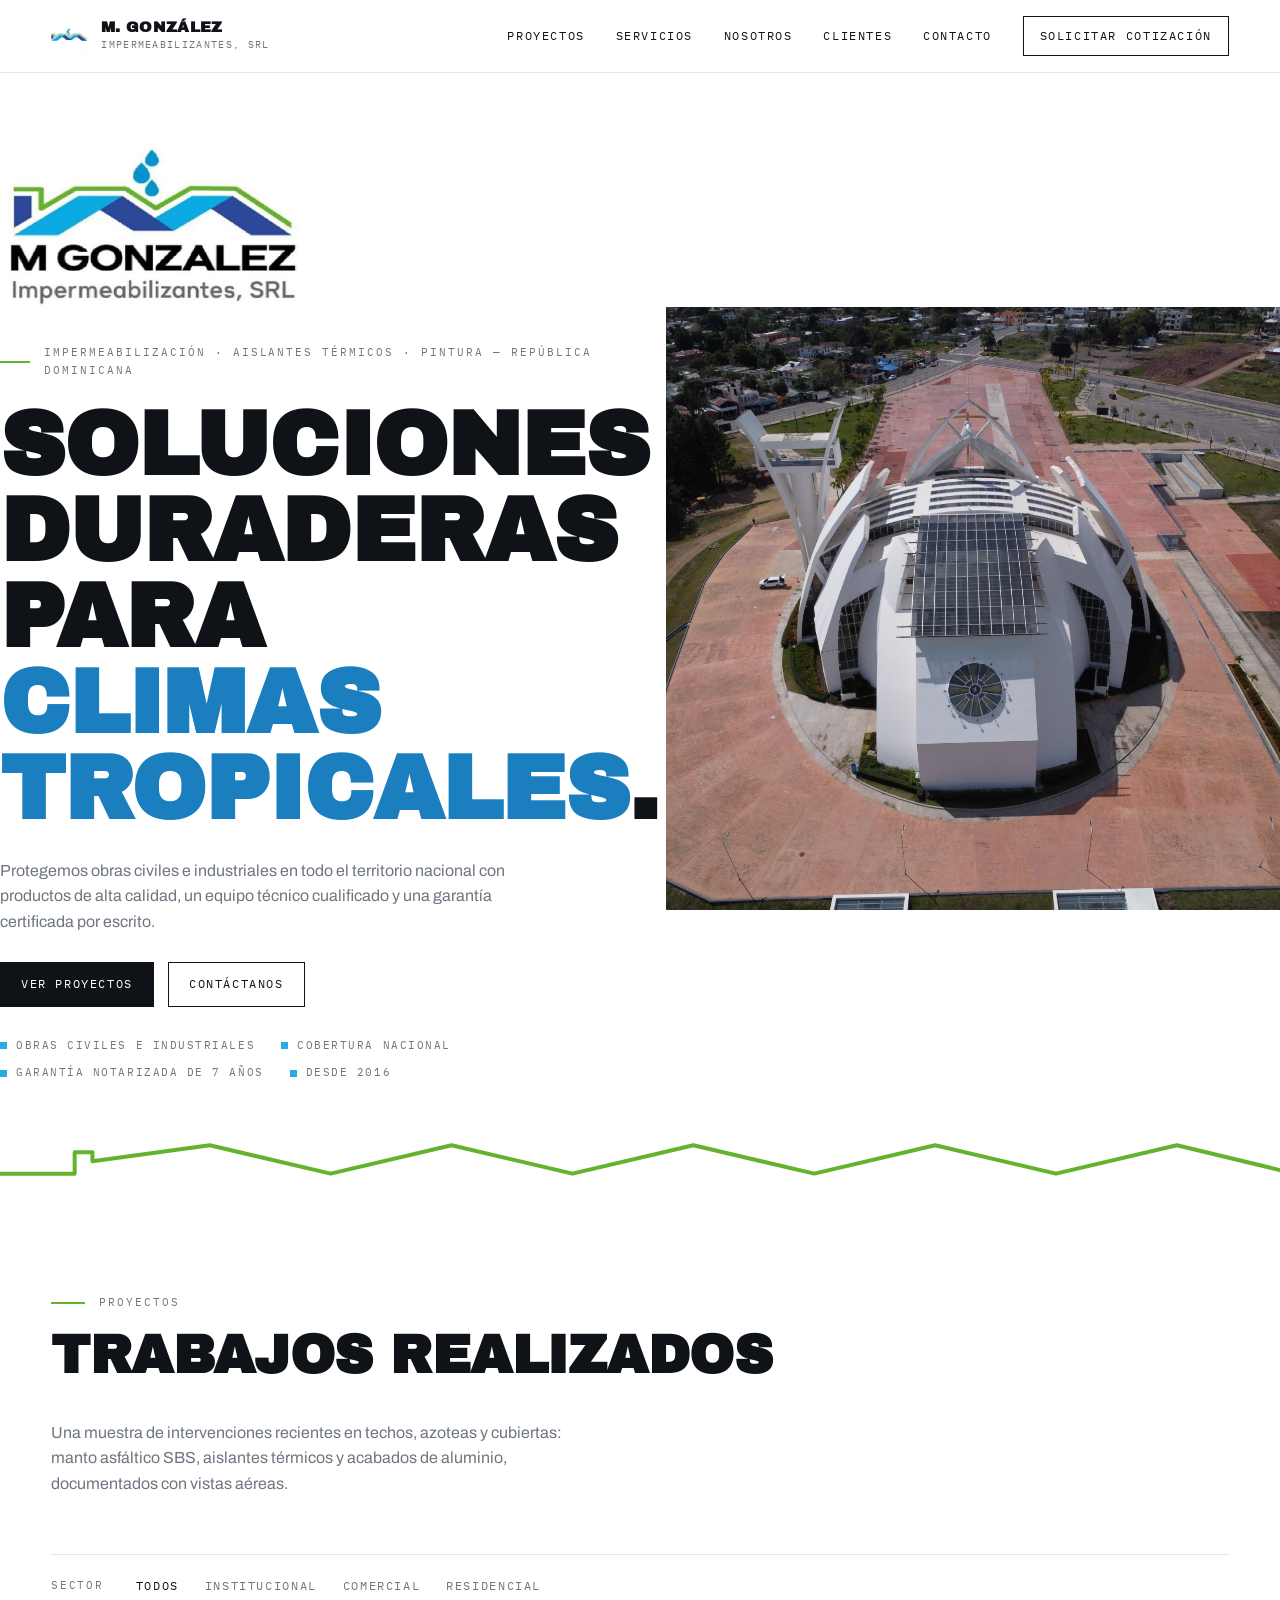
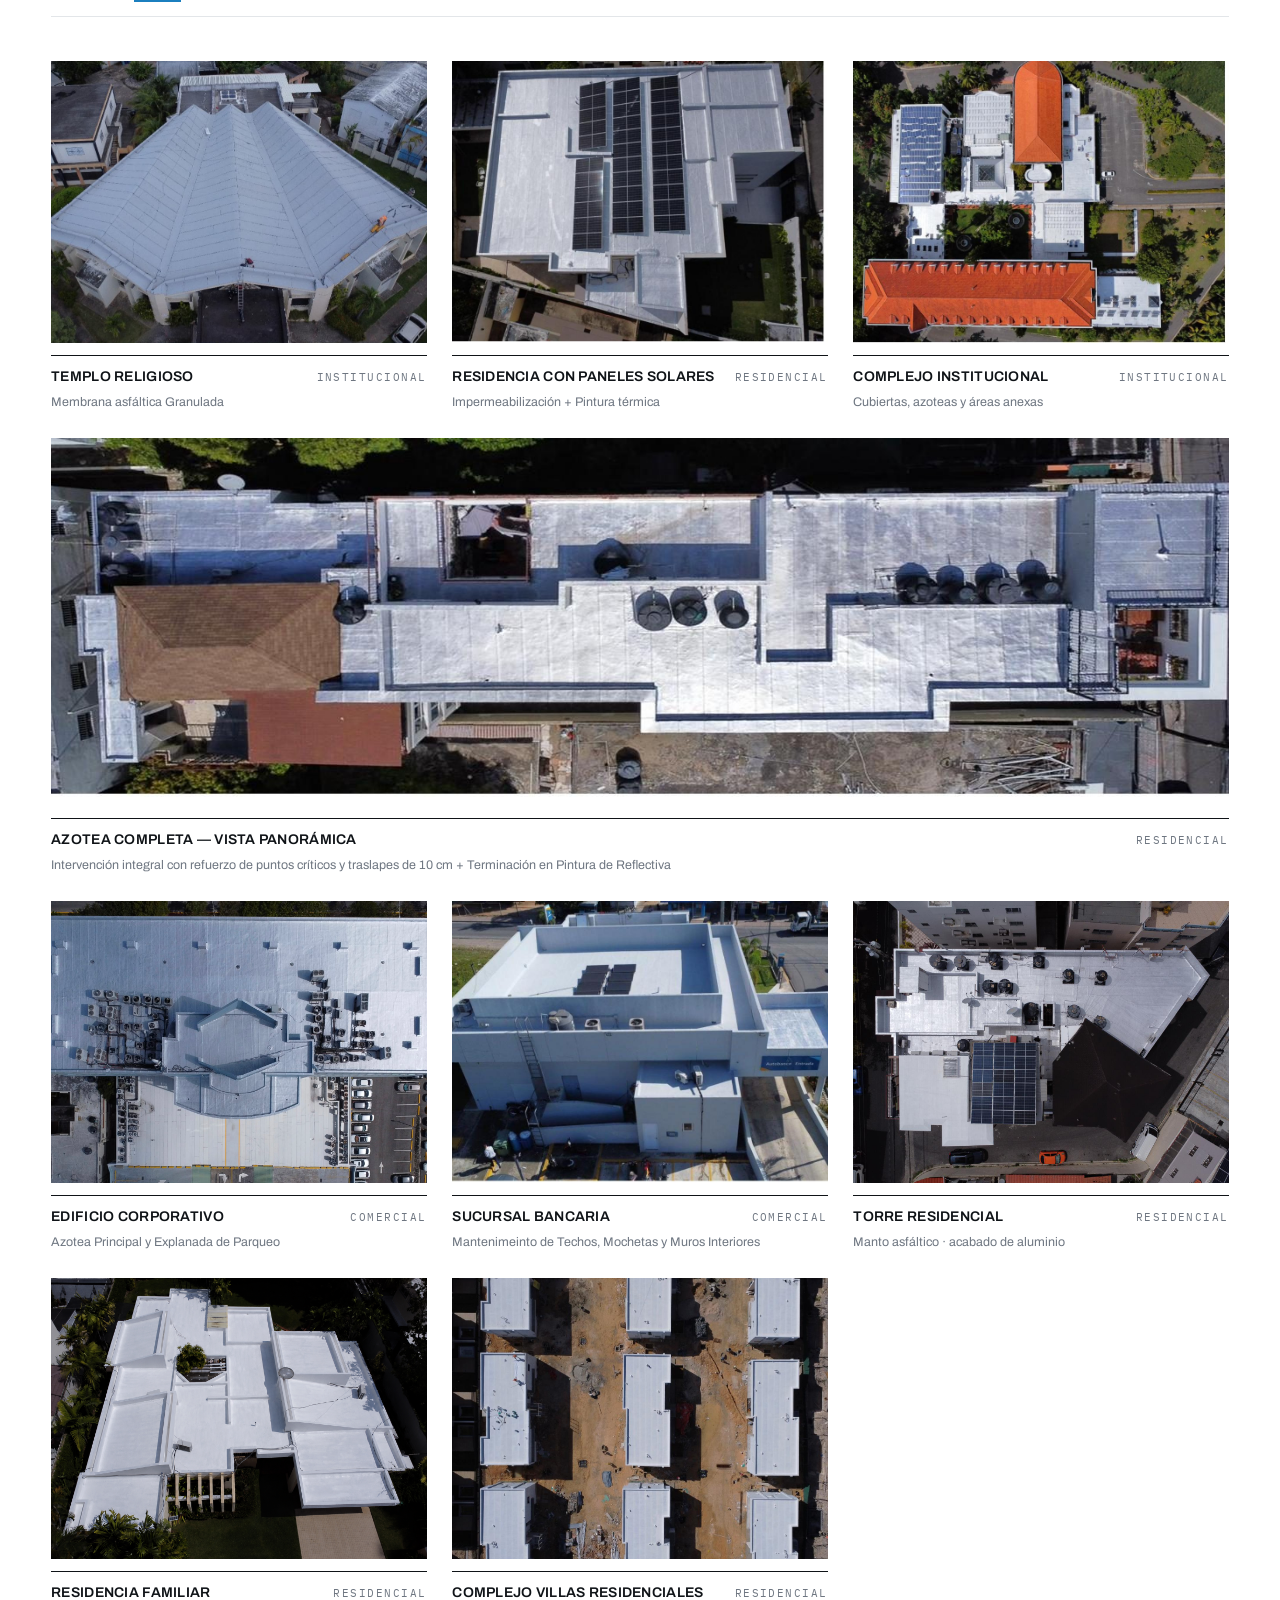
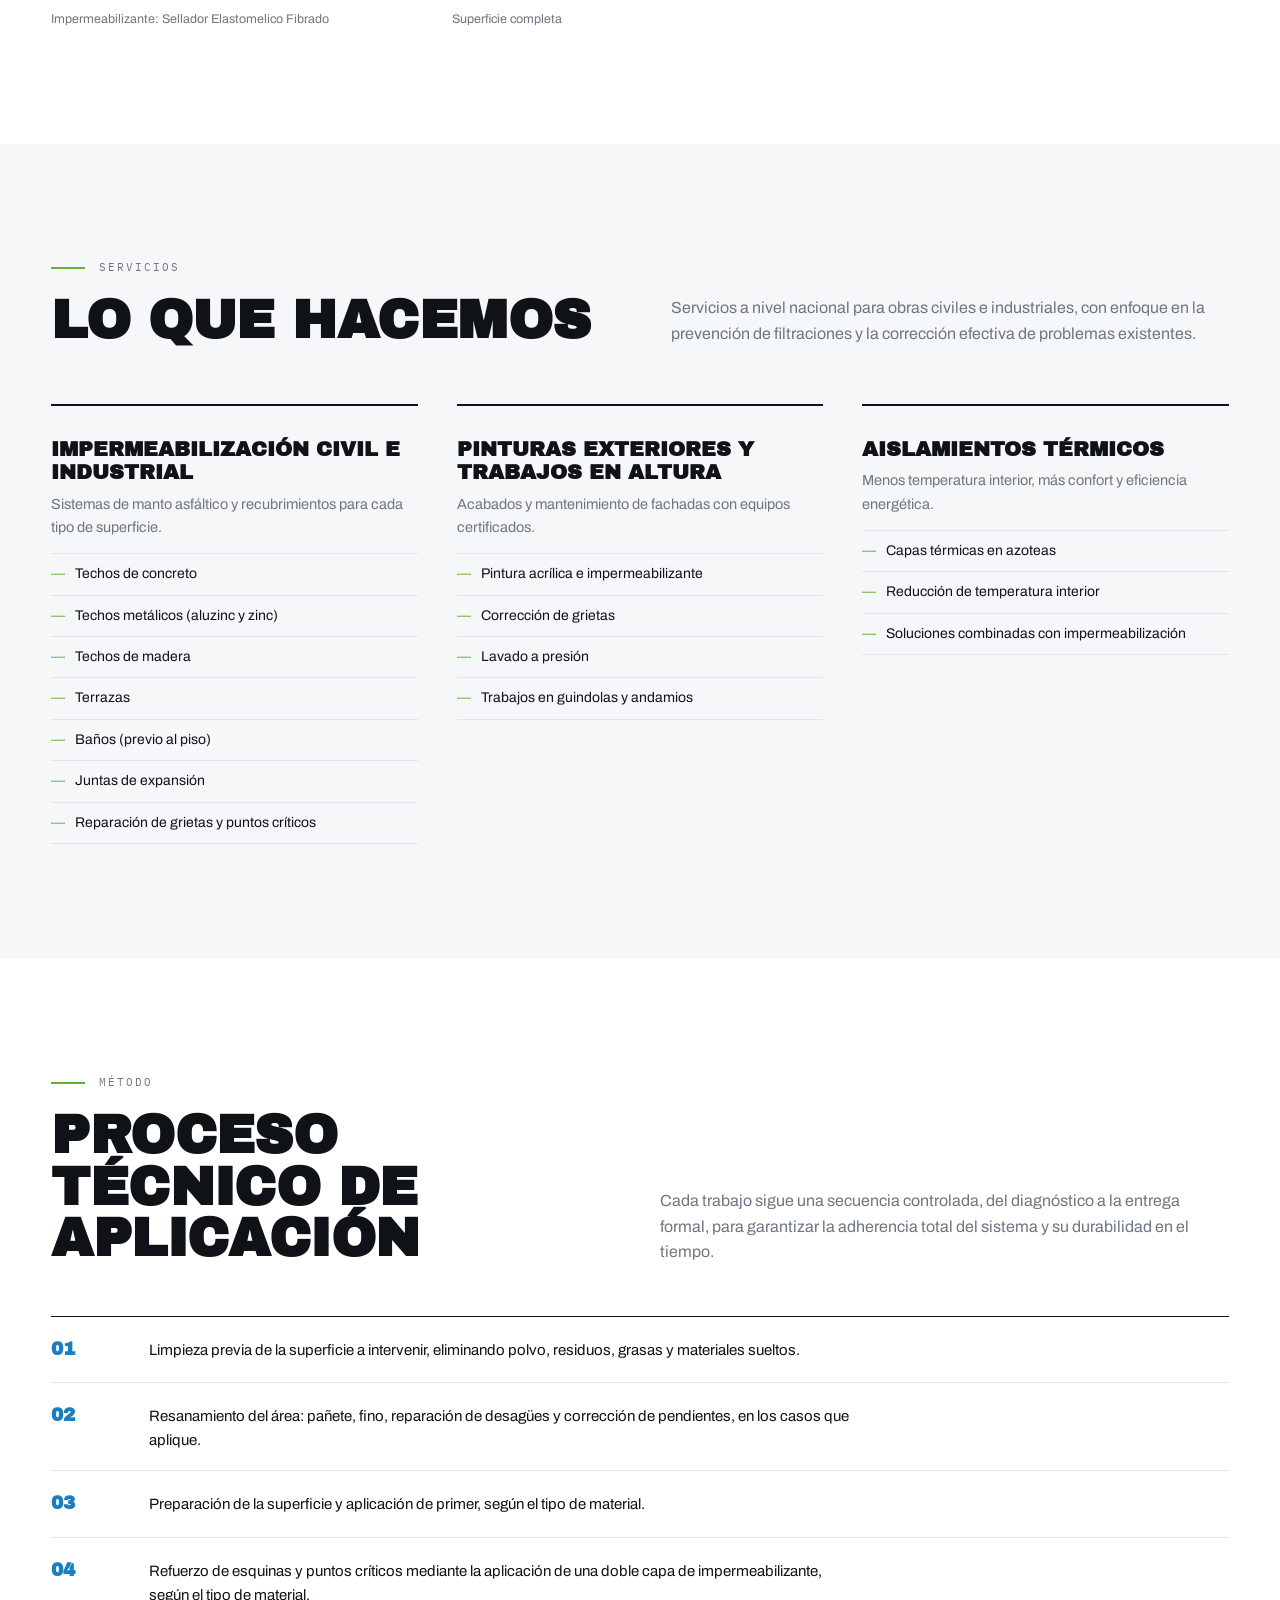
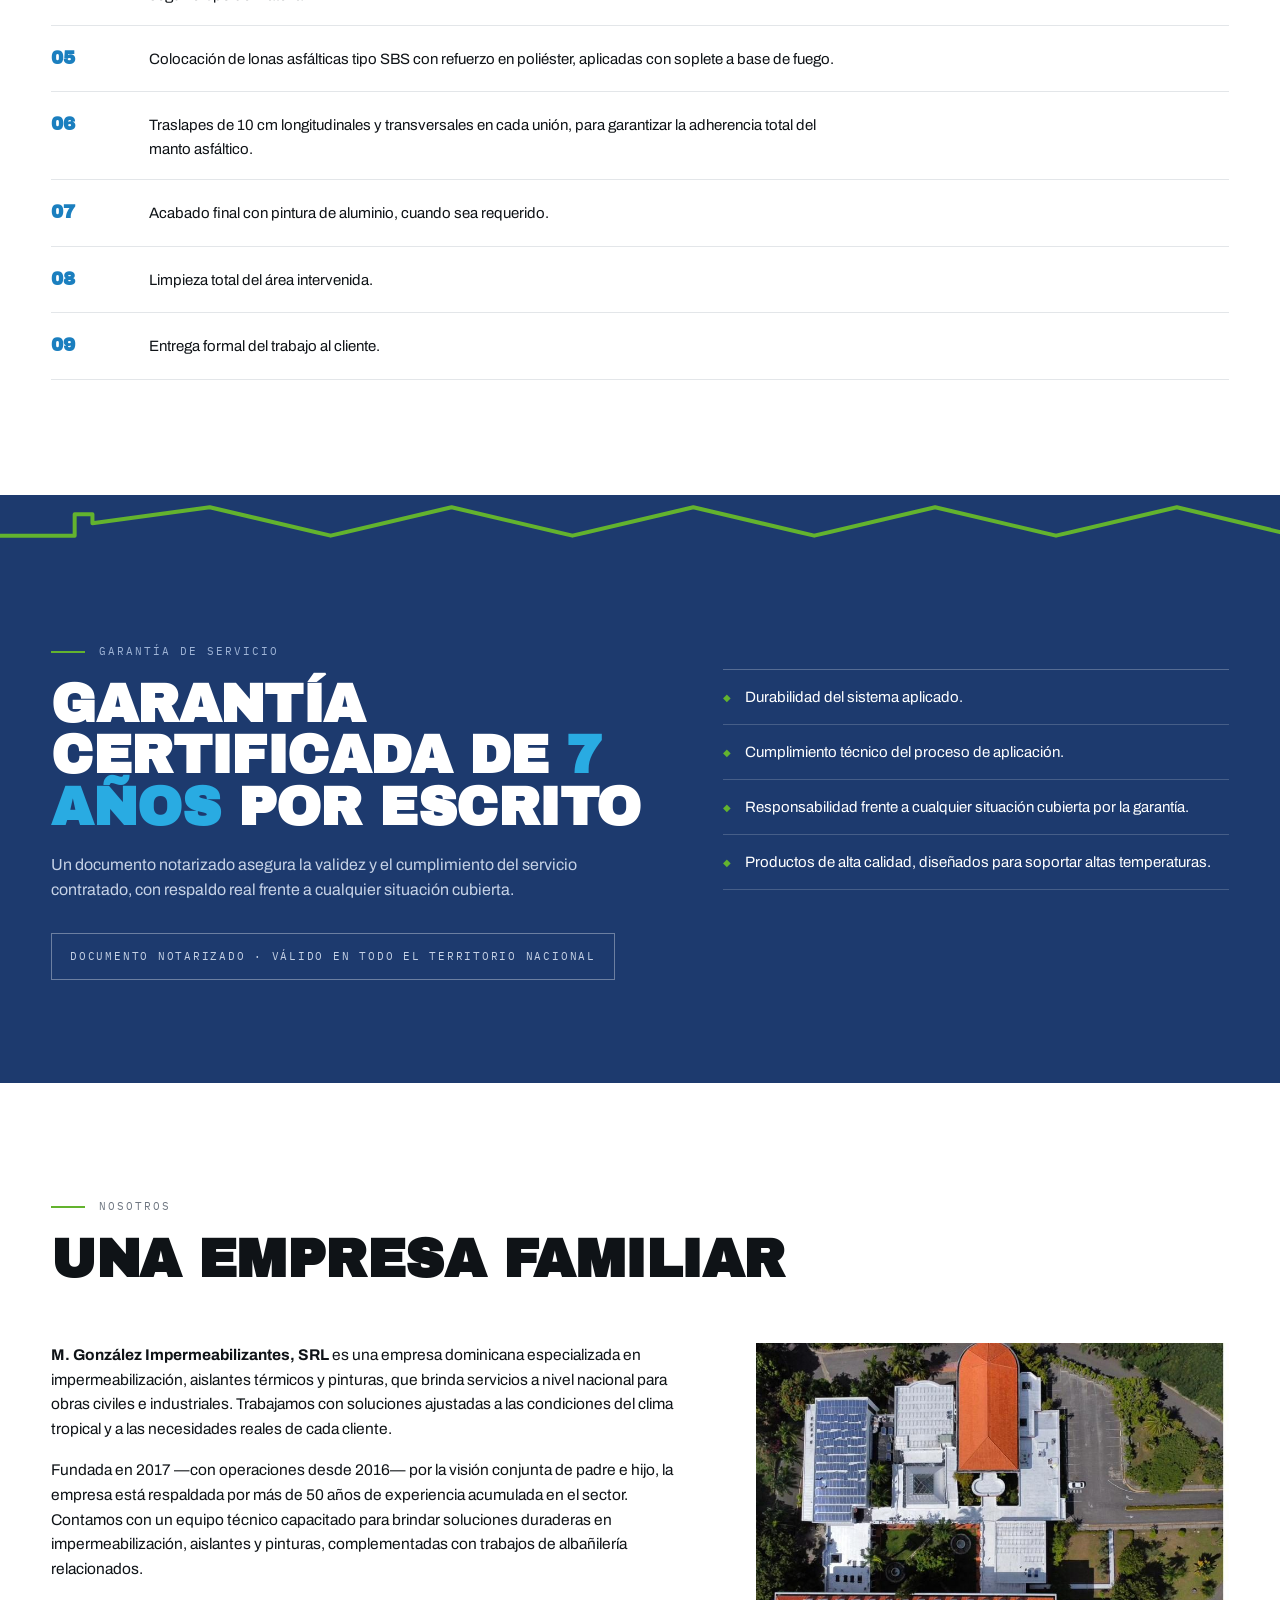
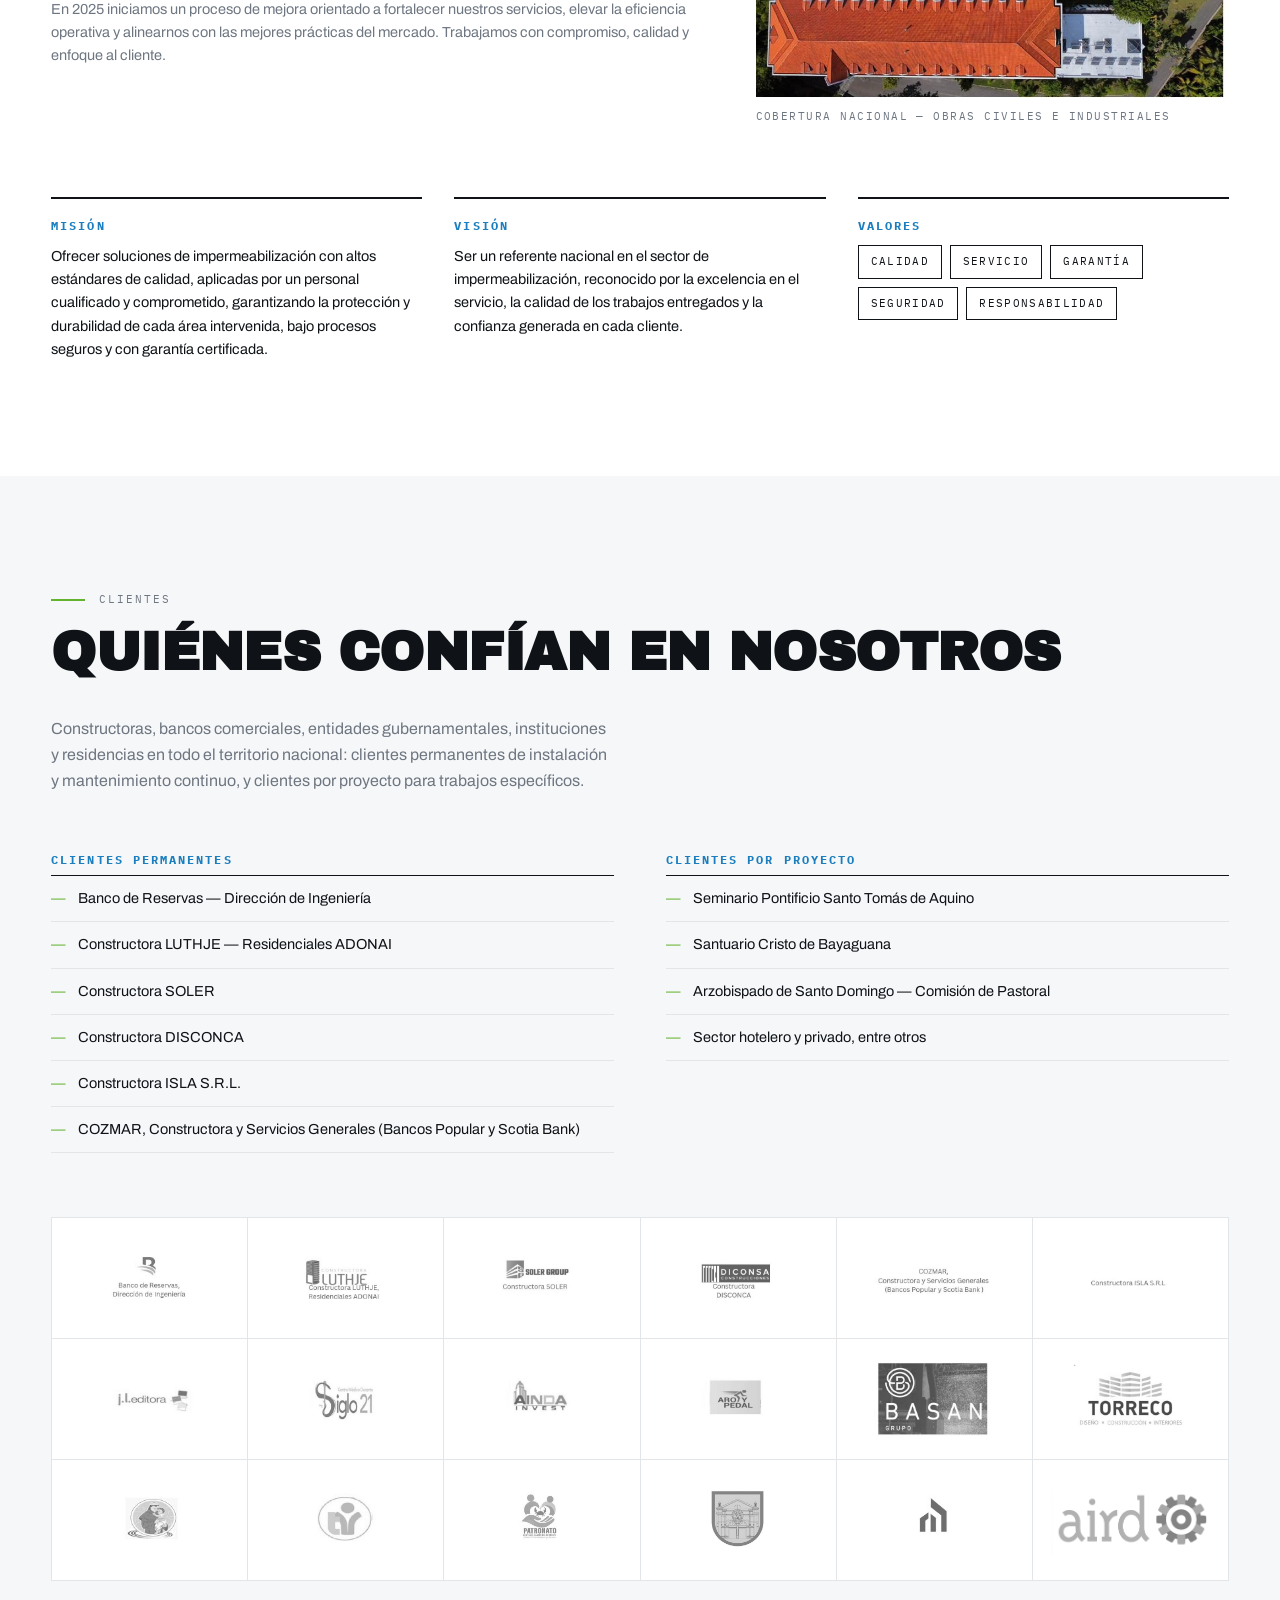
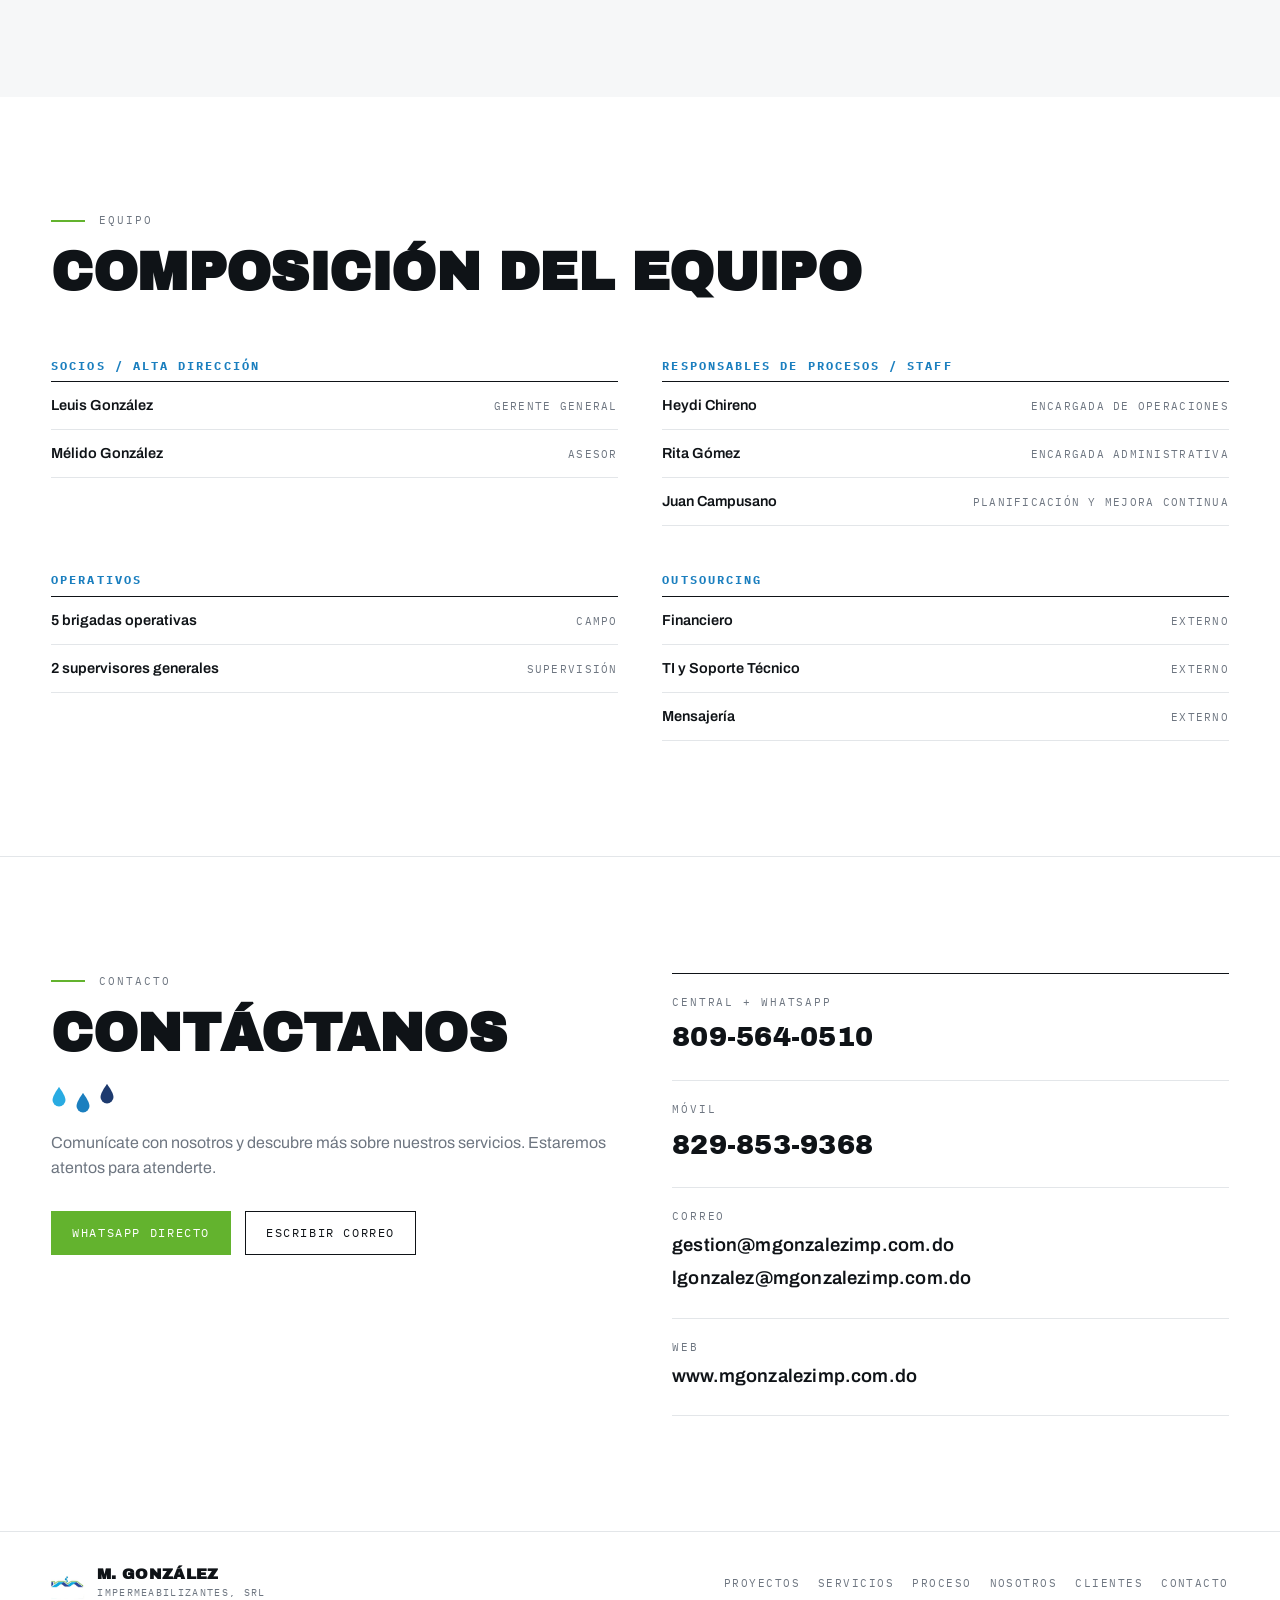
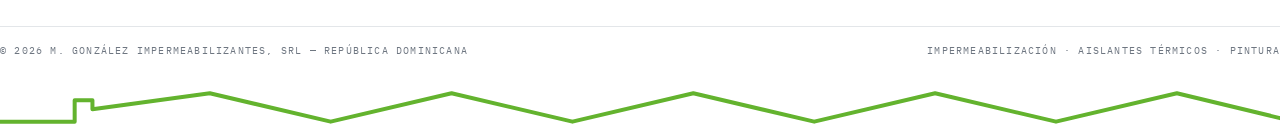
==== commit ae9344e3: "index.html actualizar para el clima por para climas" ====
--- a/index.html
+++ b/index.html
@@ -624,7 +624,7 @@
         >
 
         <p class="eyebrow">Impermeabilización · Aislantes térmicos · Pintura — República Dominicana</p>
-        <h1 class="display">Soluciones duraderas para el <span class="az">climas tropicales</span>.</h1>
+        <h1 class="display">Soluciones duraderas para <span class="az">climas tropicales</span>.</h1>
         <p class="lede">Protegemos obras civiles e industriales en todo el territorio nacional con productos de alta calidad, un equipo técnico cualificado y una garantía certificada por escrito.</p>
 
         <div class="hero-cta" style="margin-top:28px">
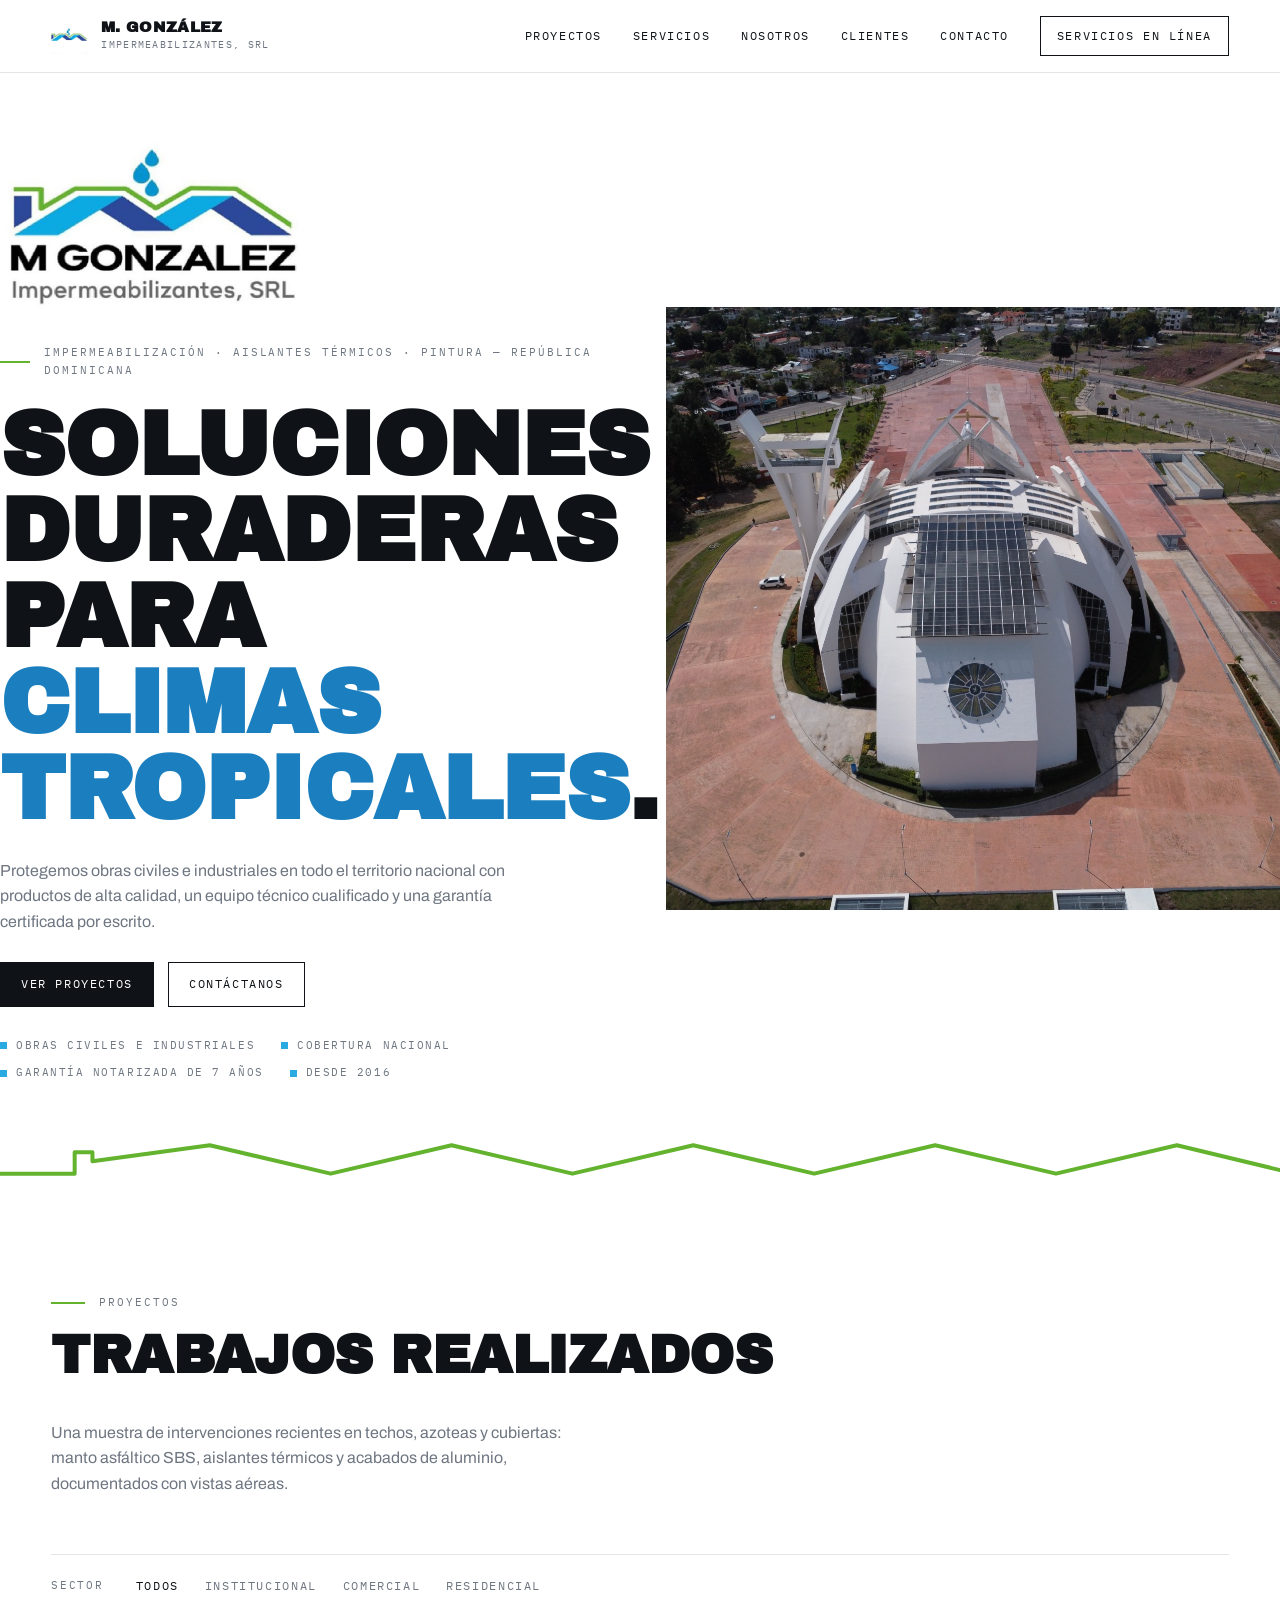
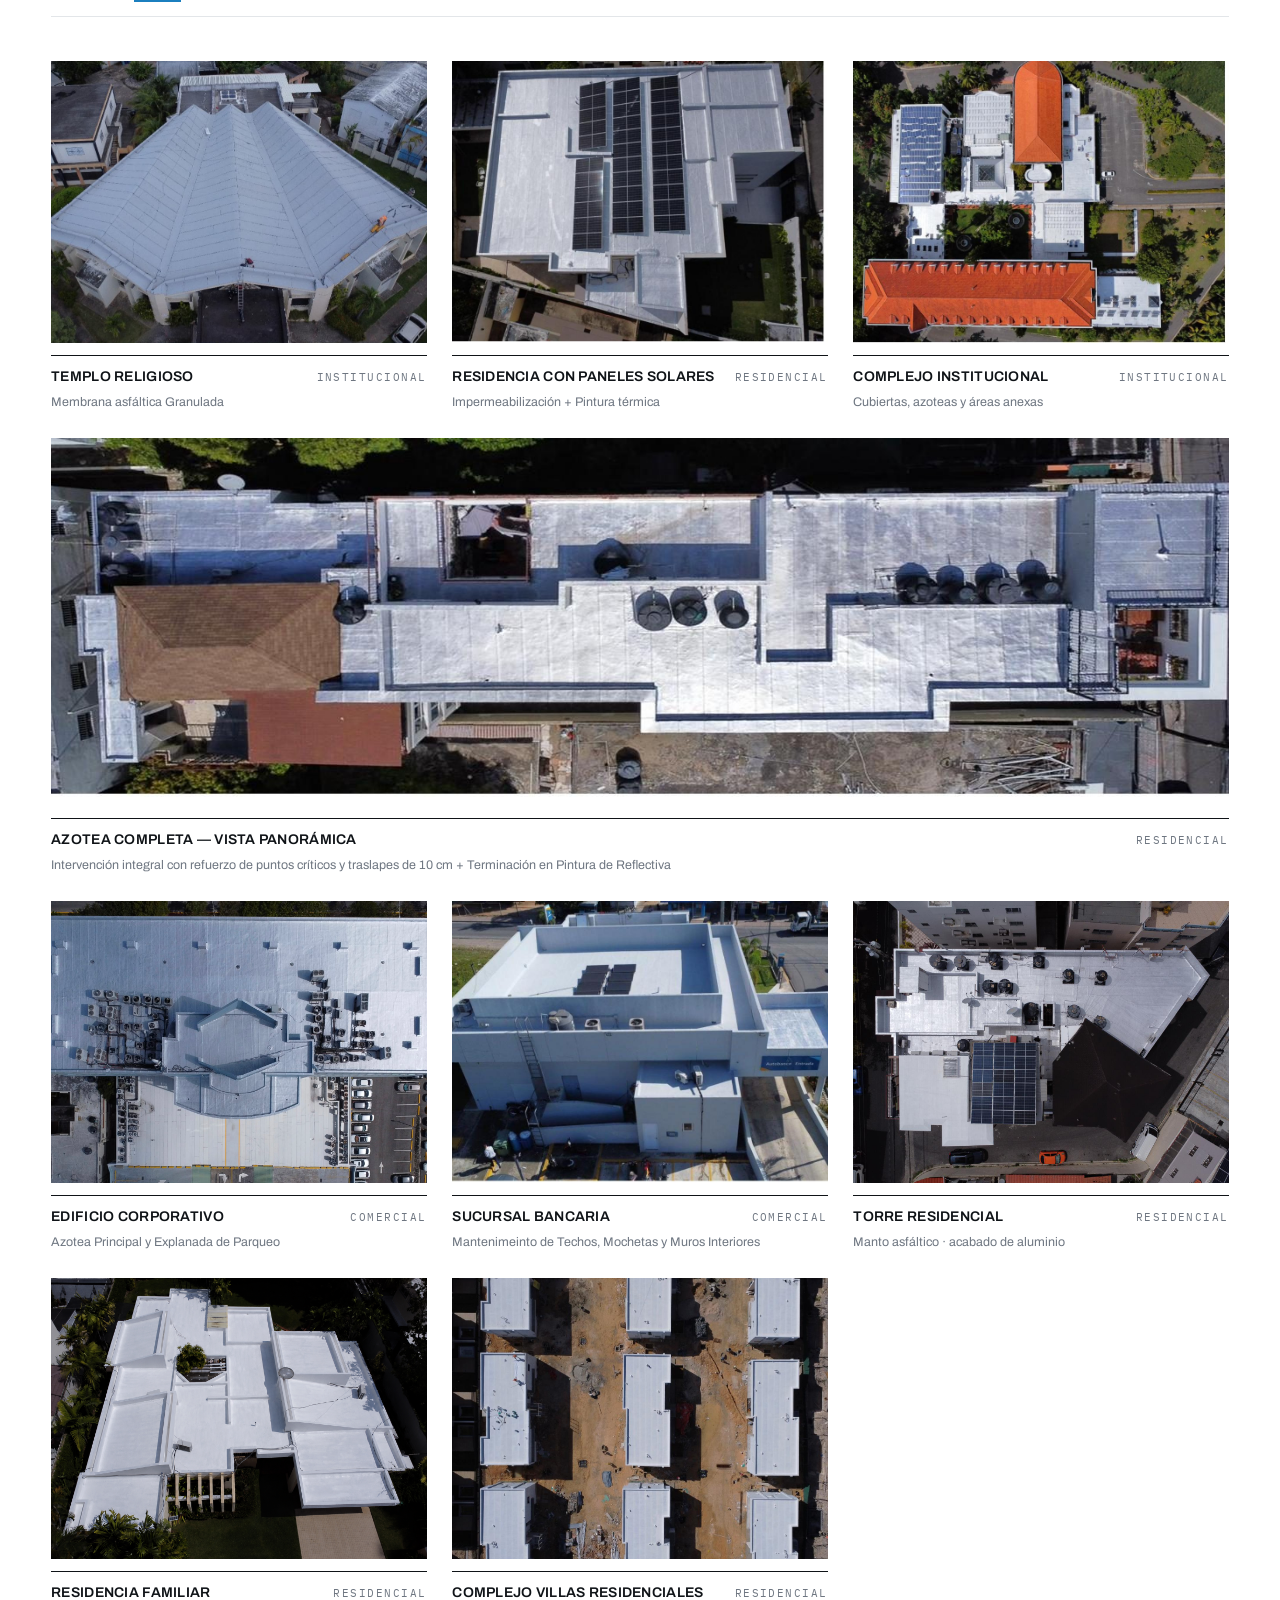
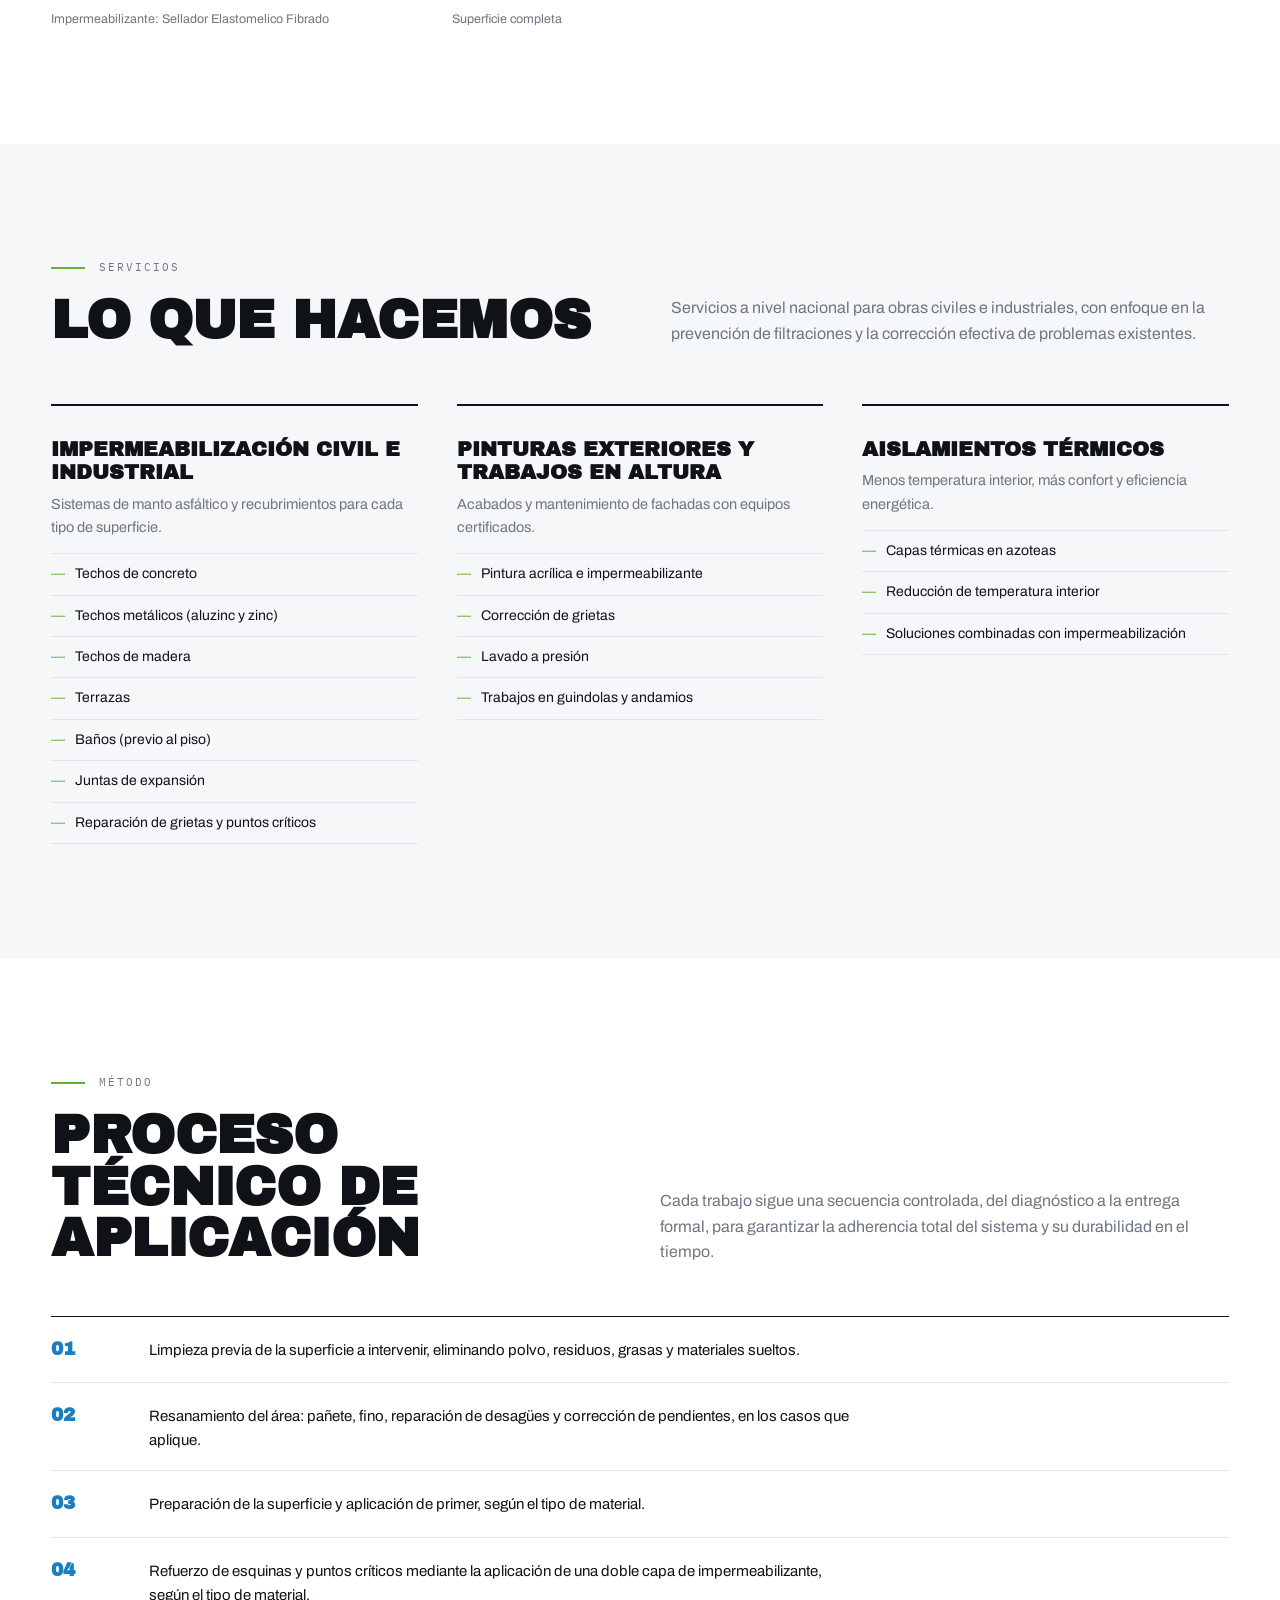
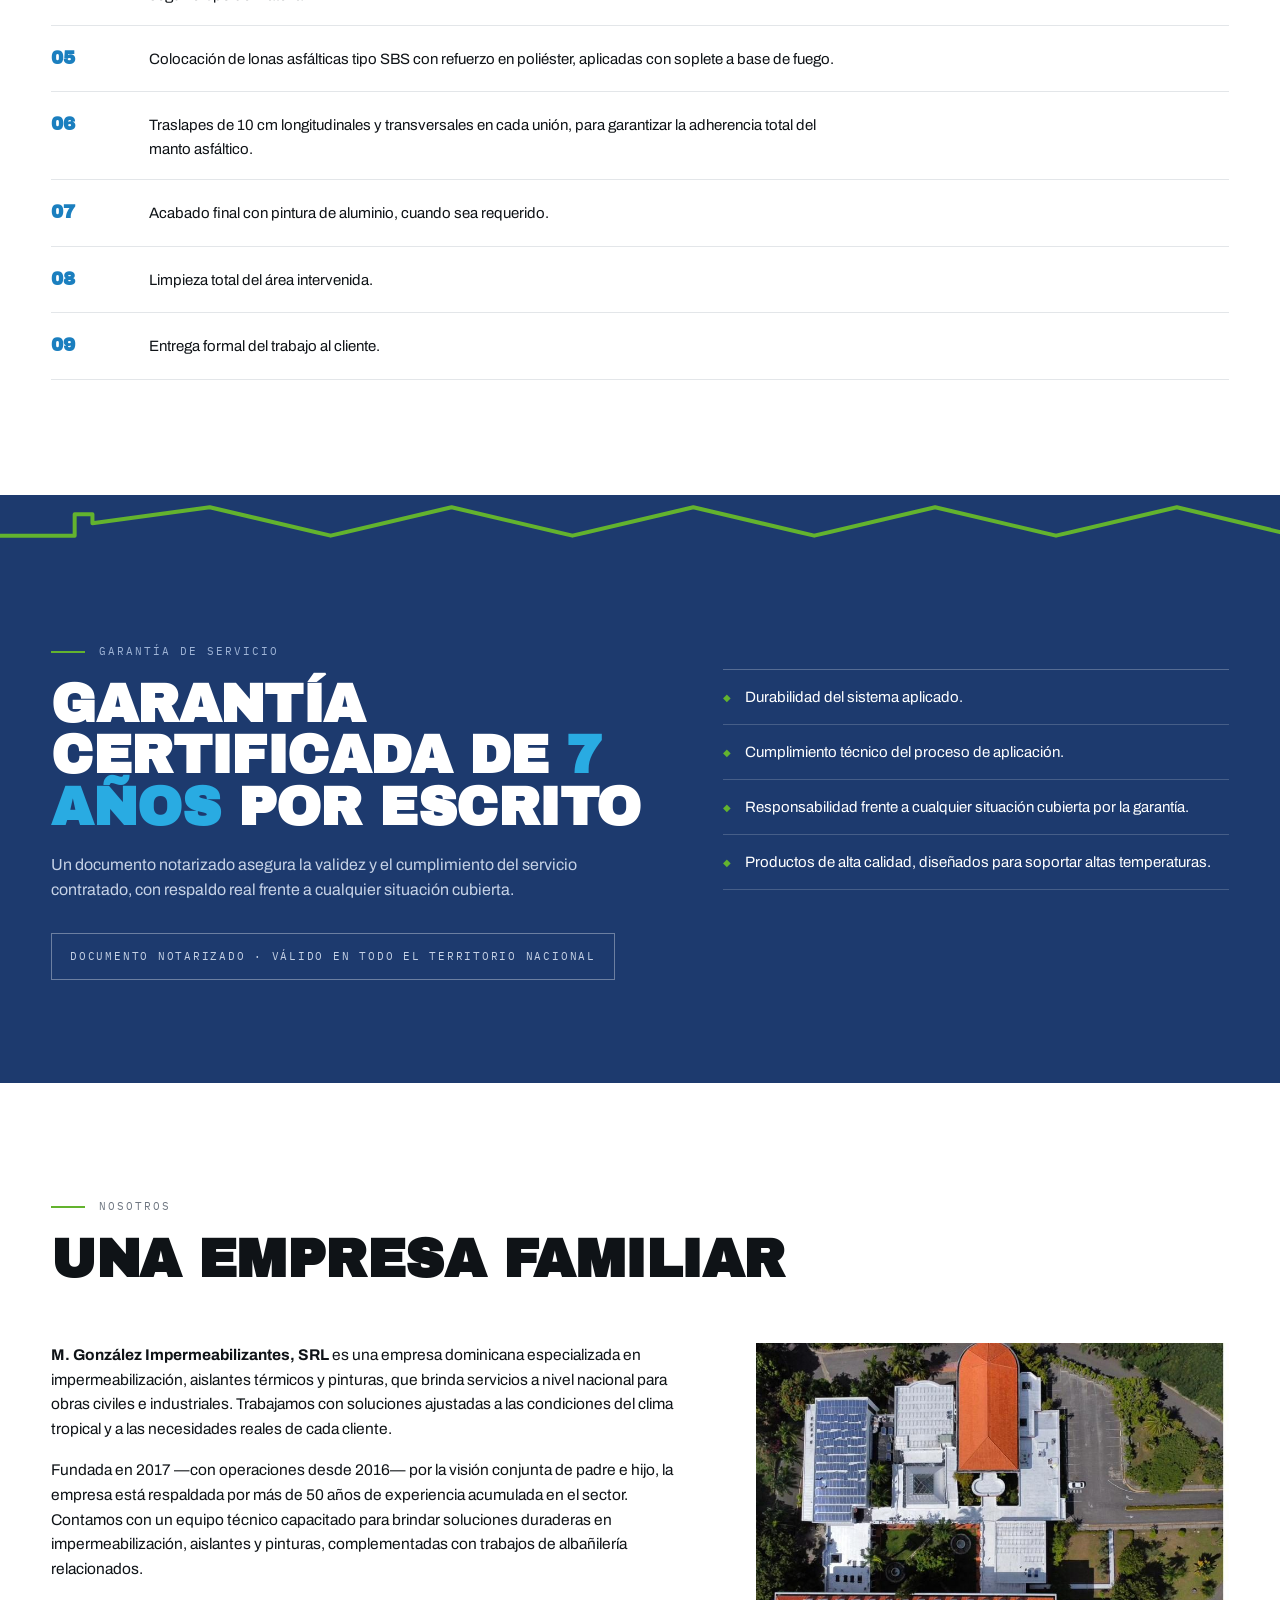
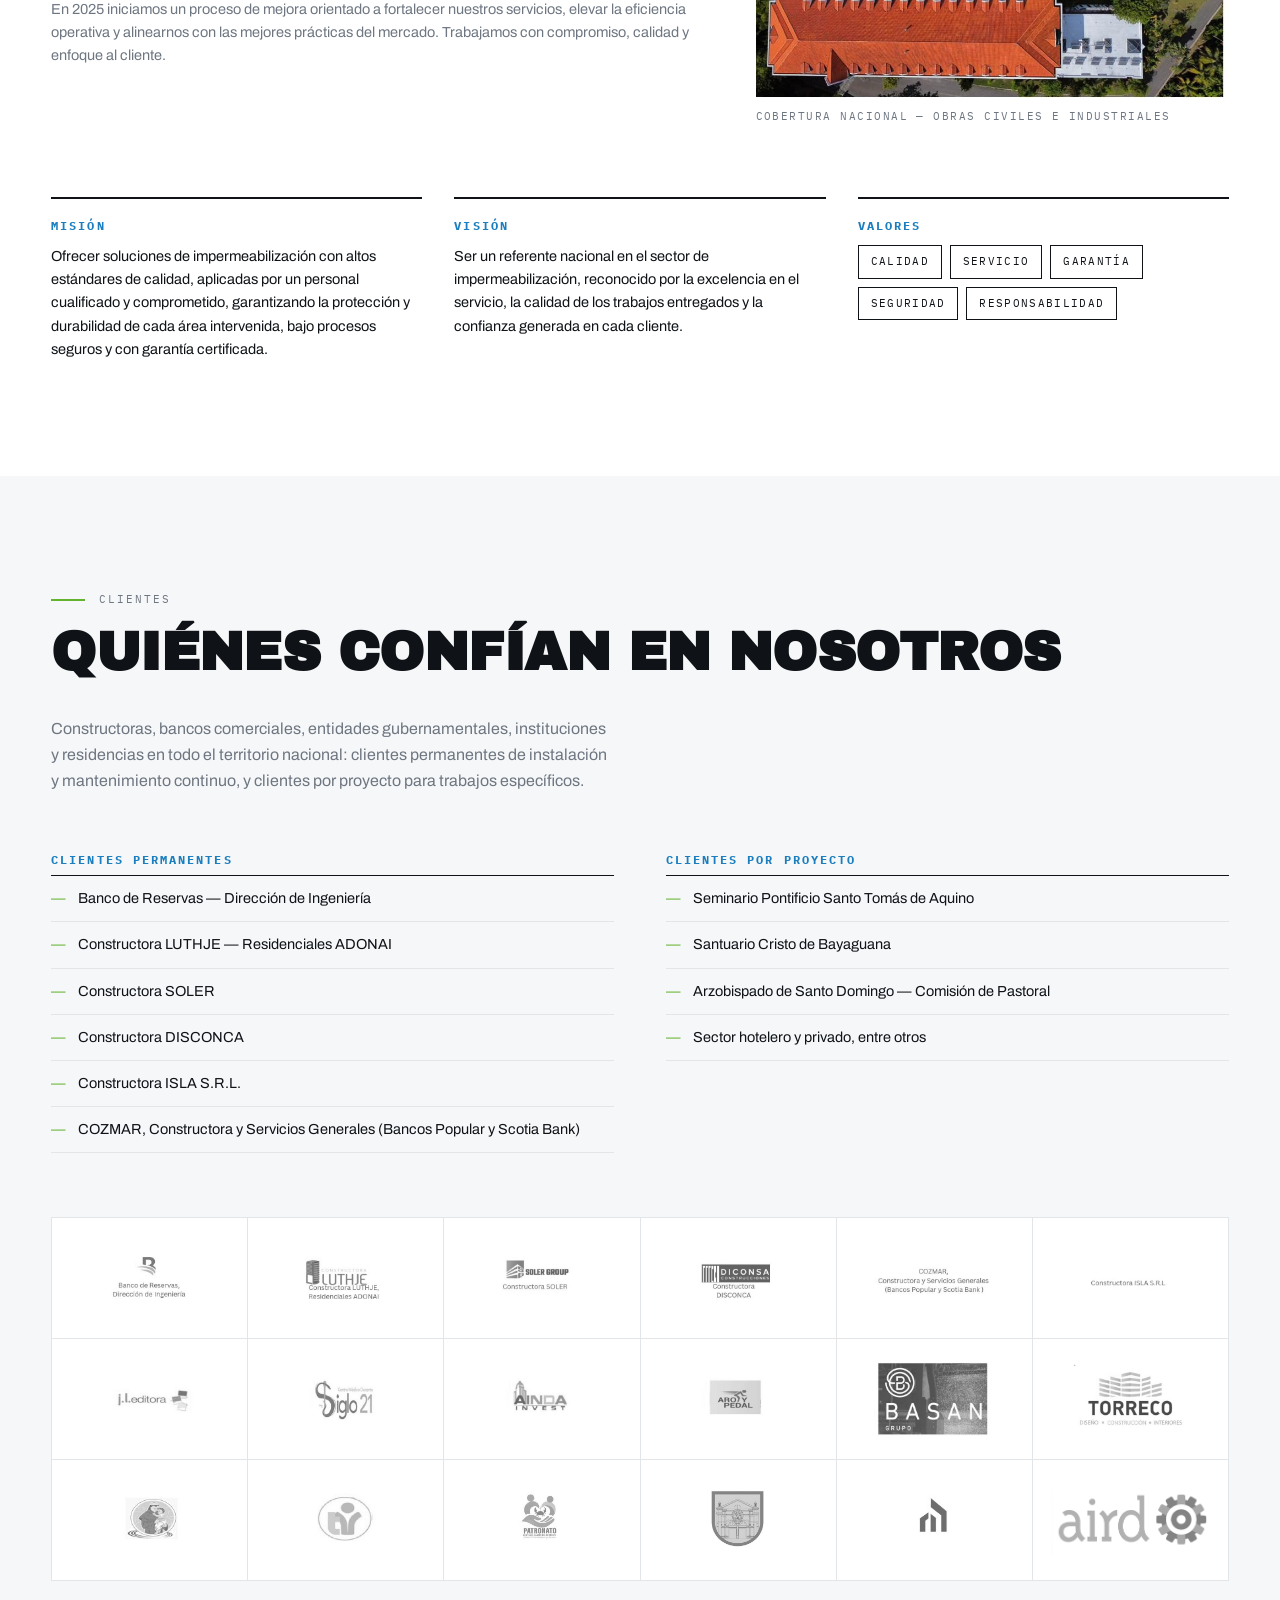
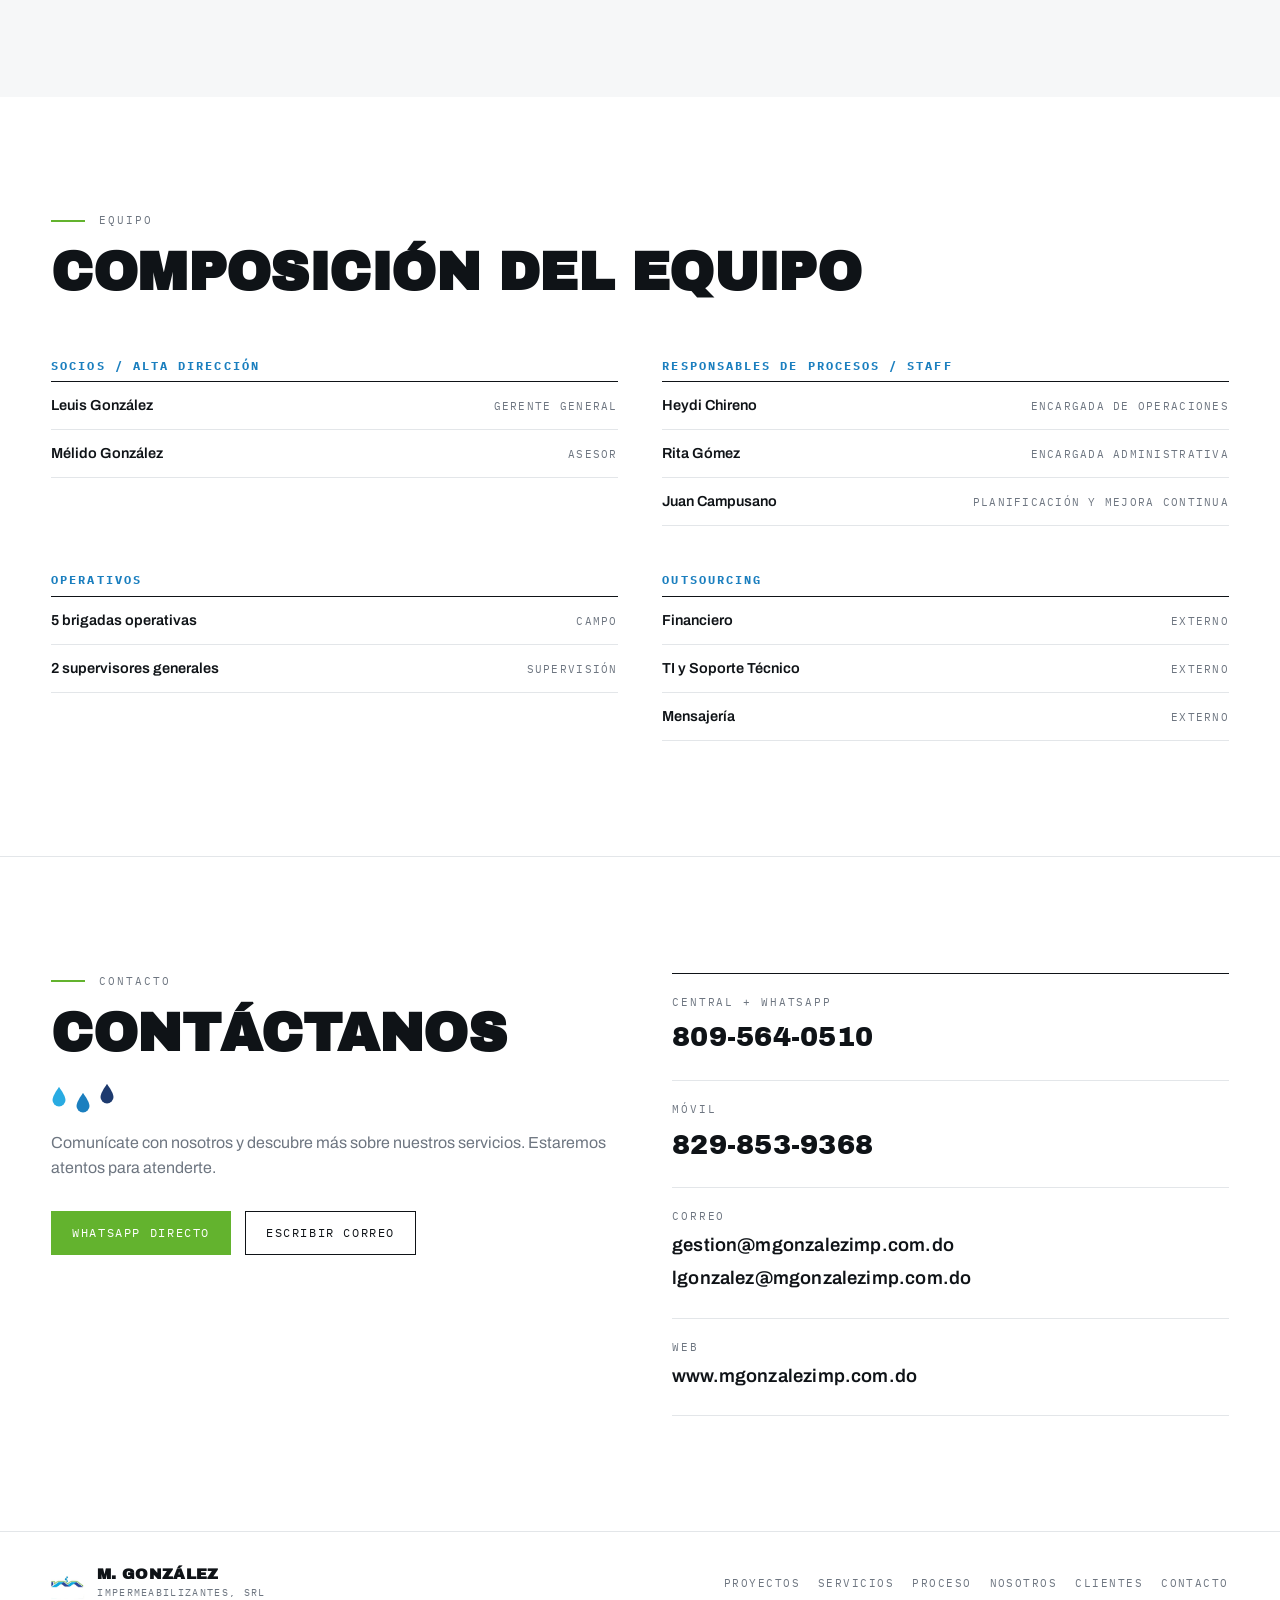
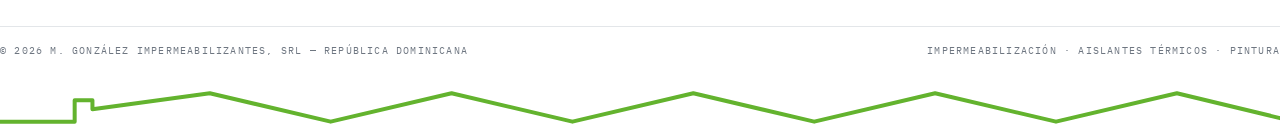
==== commit 24a79820: "Update index.html" ====
--- a/index.html
+++ b/index.html
@@ -605,7 +605,7 @@
       <a href="#nosotros">Nosotros</a>
       <a href="#clientes">Clientes</a>
       <a href="#contacto">Contacto</a>
-      <a class="btn" href="#contacto">Solicitar cotización</a>
+      <a class="btn" href="/hacs/">Servicios en línea</a>
     </nav>
   </div>
 </header>
